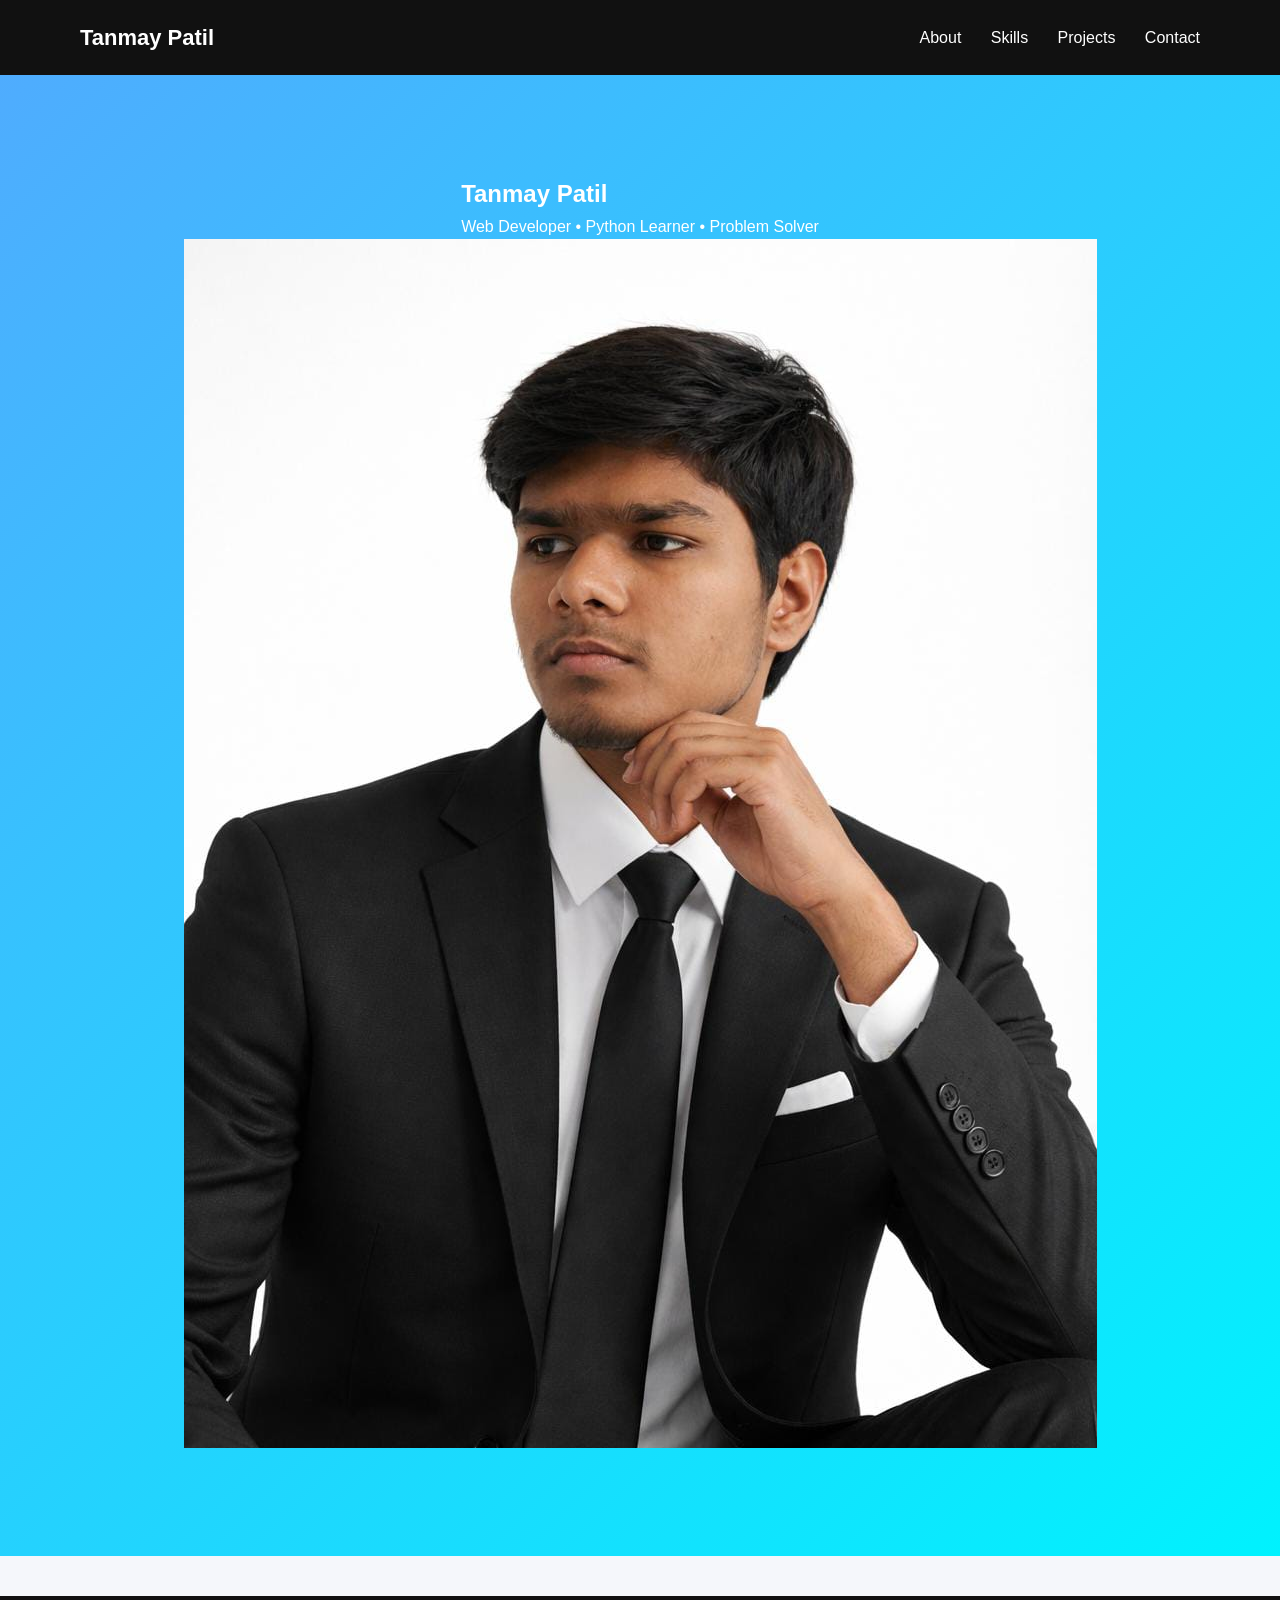
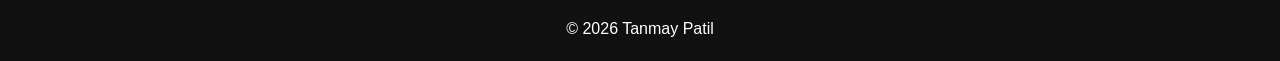
==== index.html @ 29714ce4 "Add files via upload" ====
<!DOCTYPE html>
<html lang="en">
<head>
<meta charset="UTF-8">
<title>Tanmay Patil | Portfolio</title>
<link rel="stylesheet" href="style.css">
</head>

<body>

<nav class="navbar">

<h2 class="logo">Tanmay Patil</h2>

<ul class="nav-links">
<li><a href="about.html">About</a></li>
<li><a href="skills.html">Skills</a></li>
<li><a href="projects.html">Projects</a></li>
<li><a href="contact.html">Contact</a></li>
</ul>

</nav>


<section class="hero">

<div class="hero-text">

<h1>Tanmay Patil</h1>

<p>Web Developer • Python Learner • Problem Solver</p>

</div>


<div class="hero-img">

<img src="profile_photo.jpeg" alt="Tanmay Patil">

</div>

</section>


<footer>

<p>© 2026 Tanmay Patil</p>

</footer>

</body>
</html>
---- style.css ----
/* GLOBAL */

*{
margin:0;
padding:0;
box-sizing:border-box;
font-family: 'Segoe UI', Tahoma, Geneva, Verdana, sans-serif;
}

body{
background:#f5f7fb;
color:#333;
line-height:1.6;
}

/* NAVBAR */

.navbar{
display:flex;
justify-content:space-between;
align-items:center;
padding:20px 80px;
background:#111;
color:white;
position:sticky;
top:0;
}

.logo{
font-size:22px;
font-weight:bold;
}

.nav-links li{
display:inline-block;
margin-left:25px;
}

.nav-links a{
text-decoration:none;
color:white;
font-weight:500;
transition:0.3s;
}

.nav-links a:hover{
color:#00e1ff;
}

/* HERO SECTION */

.hero{
display:flex;
justify-content:space-around;
align-items:center;
padding:100px 40px;
background:linear-gradient(135deg,#4facfe,#00f2fe);
color:white;
flex-wrap:wrap;
}

.hero-left{
max-width:500px;
}

.hero-left h1{
font-size:40px;
margin-bottom:10px;
}

.hero-left span{
color:#ffe600;
}

.hero-left p{
margin-top:10px;
}

.btn{
display:inline-block;
margin-top:20px;
padding:12px 26px;
background:white;
color:black;
text-decoration:none;
border-radius:25px;
font-weight:bold;
transition:0.3s;
}

.btn:hover{
transform:scale(1.05);
}

.hero-right img{
width:230px;
border-radius:50%;
border:6px solid white;
box-shadow:0 10px 25px rgba(0,0,0,0.3);
}

/* ABOUT HERO */

.about-hero{
text-align:center;
padding:80px;
background:linear-gradient(135deg,#667eea,#764ba2);
color:white;
}

.about-hero h1{
font-size:42px;
margin-bottom:10px;
}

/* ABOUT PROFILE */

.about-container{
display:flex;
align-items:center;
justify-content:center;
gap:60px;
padding:80px;
flex-wrap:wrap;
}

.about-image img{
width:220px;
border-radius:50%;
border:6px solid #eee;
box-shadow:0 10px 30px rgba(0,0,0,0.2);
}

.about-text{
max-width:600px;
}

.about-text h2{
margin-bottom:15px;
}

.about-text p{
margin-bottom:15px;
line-height:1.7;
}

/* HIGHLIGHTS */

.highlights{
padding:80px;
background:#f8f9ff;
text-align:center;
}

.highlight-grid{
display:grid;
grid-template-columns:repeat(auto-fit,minmax(220px,1fr));
gap:25px;
margin-top:40px;
}

.highlight-card{
background:white;
padding:25px;
border-radius:12px;
box-shadow:0 10px 20px rgba(0,0,0,0.1);
transition:0.3s;
}

.highlight-card:hover{
transform:translateY(-10px);
}

/* JOURNEY */

.journey{
padding:80px;
text-align:center;
}

.timeline{
max-width:700px;
margin:auto;
margin-top:40px;
}

.timeline-item{
background:white;
padding:20px;
margin-bottom:20px;
border-left:6px solid #667eea;
box-shadow:0 5px 15px rgba(0,0,0,0.1);
}

/* SKILLS PAGE */

.skills{
padding:80px;
text-align:center;
background:#1e1e2f;
color:white;
min-height:100vh;
}

.skills-grid{
display:grid;
grid-template-columns:repeat(auto-fit,minmax(220px,1fr));
gap:25px;
margin-top:40px;
}

.skill-card{
padding:25px;
border-radius:12px;
color:white;
transition:0.3s;
}

.skill-card:hover{
transform:scale(1.05);
}

/* COLORFUL SKILL CARDS */

.html{
background:linear-gradient(45deg,#ff512f,#dd2476);
}

.css{
background:linear-gradient(45deg,#2193b0,#6dd5ed);
}

.python{
background:linear-gradient(45deg,#f7971e,#ffd200);
}

.logic{
background:linear-gradient(45deg,#8e2de2,#4a00e0);
}

.tools{
background:linear-gradient(45deg,#11998e,#38ef7d);
}

/* PROJECTS */

.projects{
padding:80px;
text-align:center;
}

.project-card{
background:white;
padding:30px;
margin:20px auto;
width:60%;
border-radius:12px;
box-shadow:0 10px 20px rgba(0,0,0,0.1);
transition:0.3s;
}

.project-card:hover{
transform:translateY(-10px);
}

/* CONTACT */

.contact{
padding:80px;
text-align:center;
}

.social-links{
margin-top:20px;
}

.social-links a{
display:inline-block;
margin:10px;
padding:12px 22px;
background:#333;
color:white;
text-decoration:none;
border-radius:25px;
transition:0.3s;
}

.social-links a:hover{
background:#00e1ff;
}

/* FOOTER */

footer{
text-align:center;
padding:20px;
background:#111;
color:white;
margin-top:40px;
}
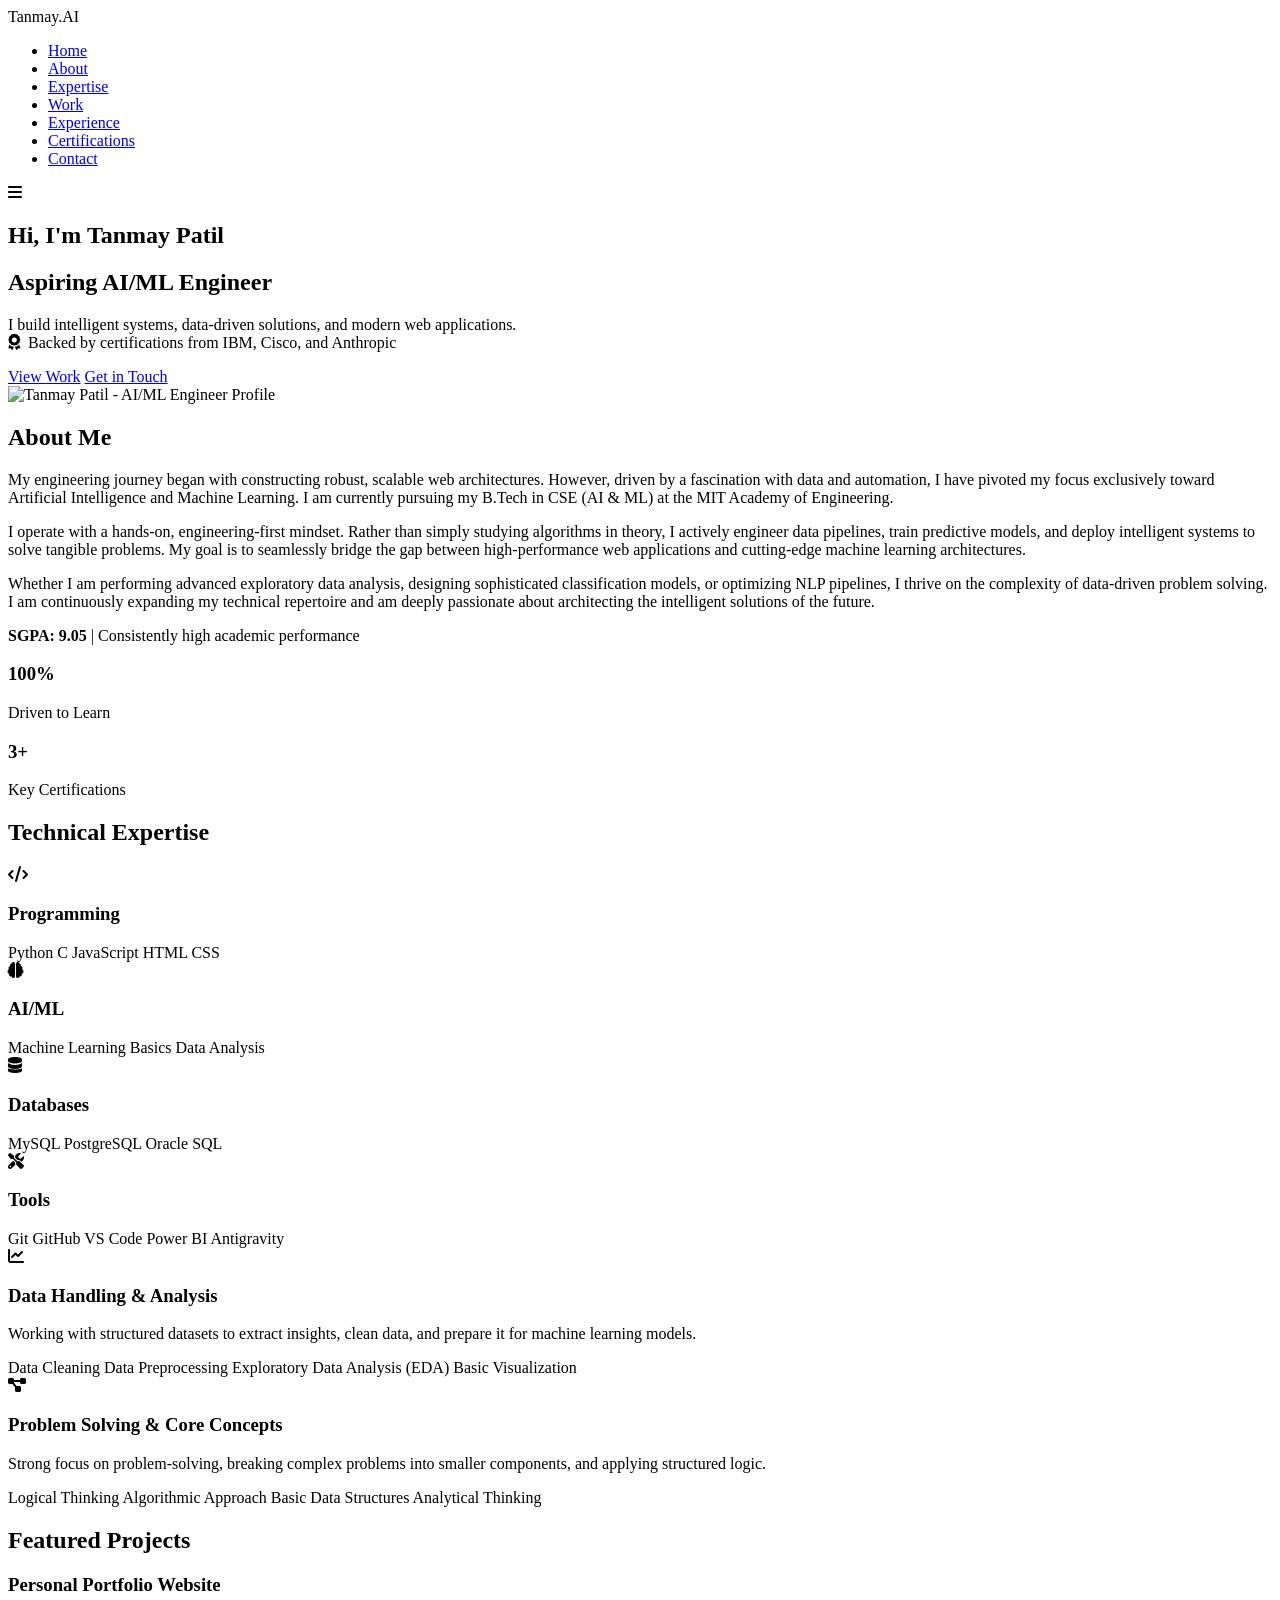
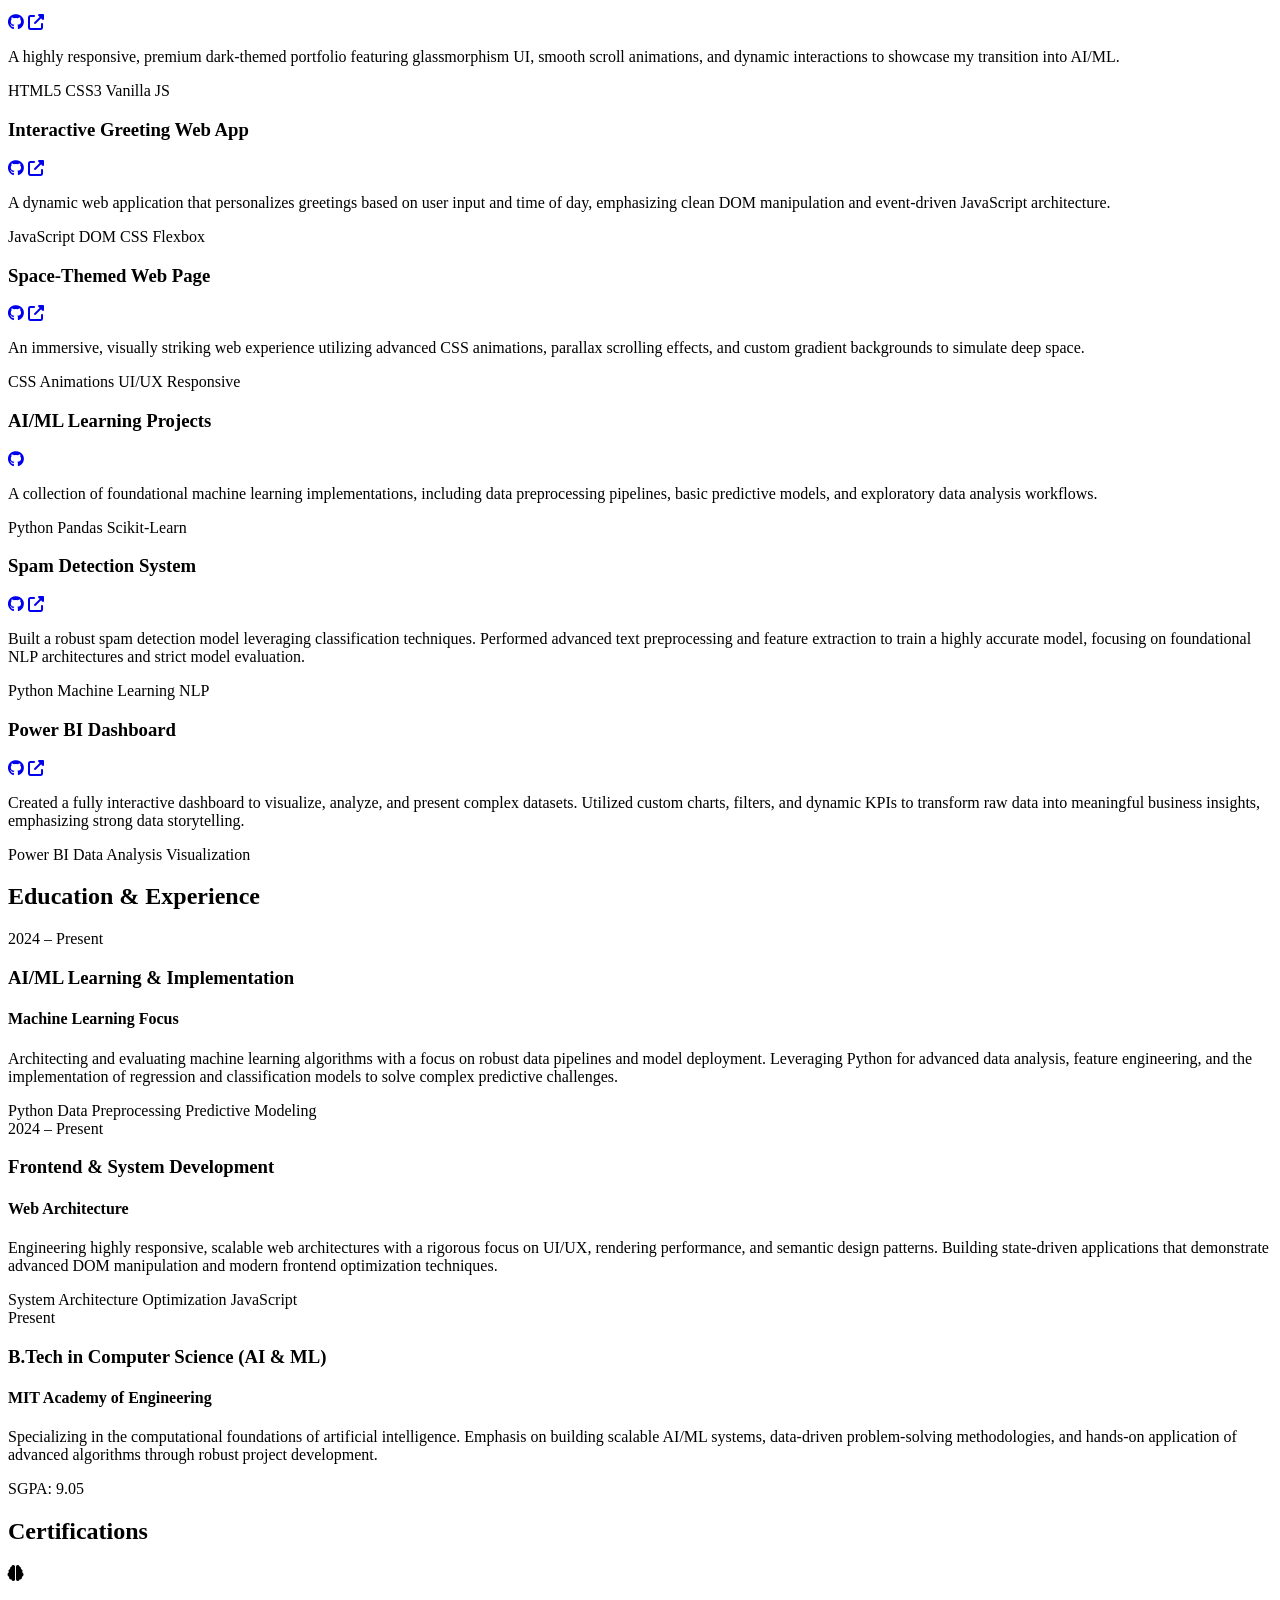
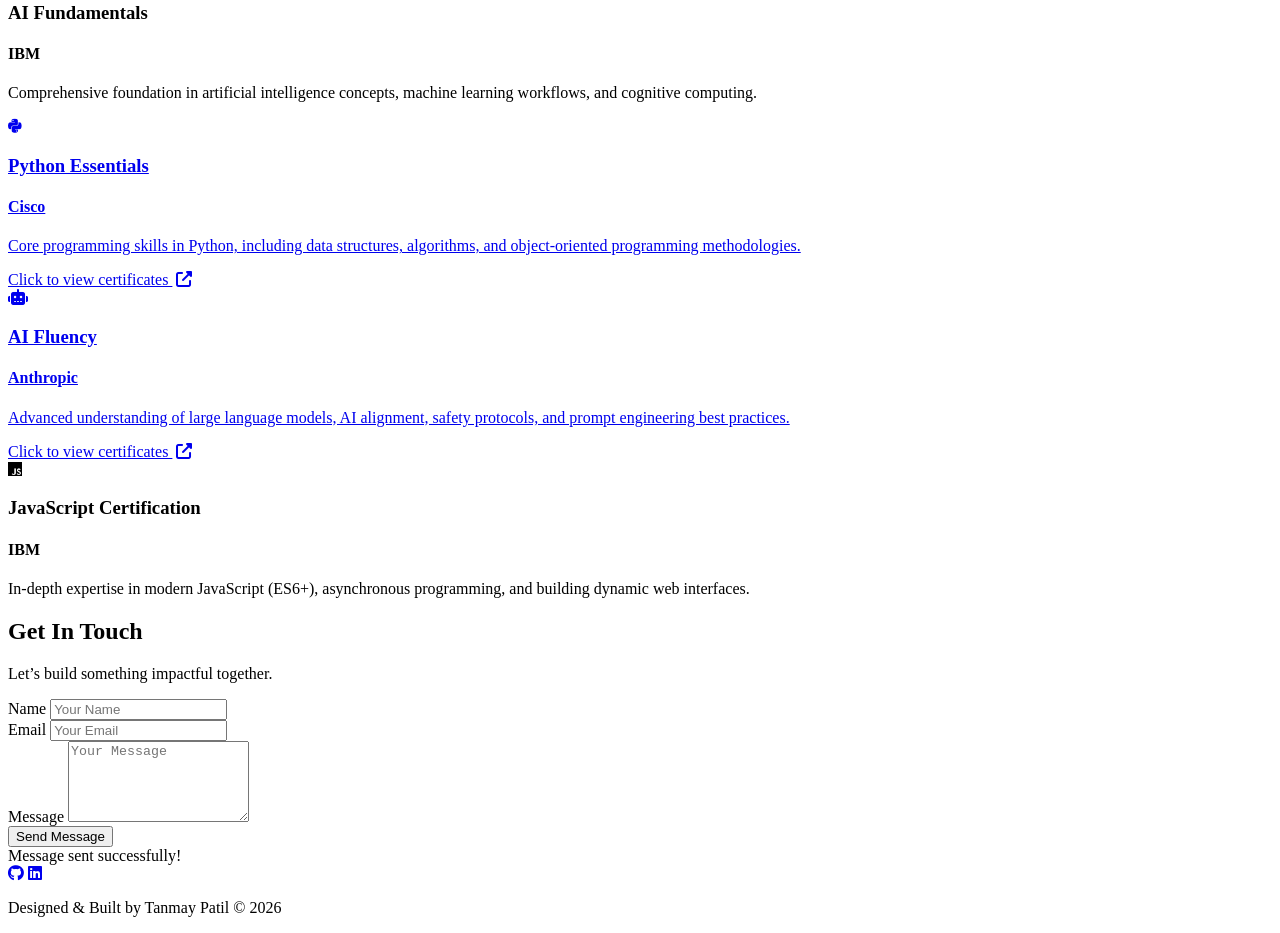
==== commit 5ef1549e: "Add files via upload" ====
--- a/index.html
+++ b/index.html
@@ -1,52 +1,417 @@
-<!DOCTYPE html>
-<html lang="en">
-<head>
-<meta charset="UTF-8">
-<title>Tanmay Patil | Portfolio</title>
-<link rel="stylesheet" href="style.css">
-</head>
-
-<body>
-
-<nav class="navbar">
-
-<h2 class="logo">Tanmay Patil</h2>
-
-<ul class="nav-links">
-<li><a href="about.html">About</a></li>
-<li><a href="skills.html">Skills</a></li>
-<li><a href="projects.html">Projects</a></li>
-<li><a href="contact.html">Contact</a></li>
-</ul>
-
-</nav>
-
-
-<section class="hero">
-
-<div class="hero-text">
-
-<h1>Tanmay Patil</h1>
-
-<p>Web Developer • Python Learner • Problem Solver</p>
-
-</div>
-
-
-<div class="hero-img">
-
-<img src="profile_photo.jpeg" alt="Tanmay Patil">
-
-</div>
-
-</section>
-
-
-<footer>
-
-<p>© 2026 Tanmay Patil</p>
-
-</footer>
-
-</body>
-</html>+<!DOCTYPE html>
+<html lang="en">
+<head>
+    <meta charset="UTF-8">
+    <meta name="viewport" content="width=device-width, initial-scale=1.0">
+    <title>AI/ML Engineer Portfolio</title>
+    <meta name="description" content="Portfolio of an Artificial Intelligence and Machine Learning Engineer specializing in deep learning, NLP, and scalable data architectures.">
+    <!-- Favicon -->
+    <link rel="icon" type="image/svg+xml" href="data:image/svg+xml,<svg xmlns=%22http://www.w3.org/2000/svg%22 viewBox=%220 0 100 100%22><text y=%22.9em%22 font-size=%2290%22>🚀</text></svg>">
+    <!-- Google Fonts -->
+    <link href="https://fonts.googleapis.com/css2?family=Inter:wght@300;400;600;800&display=swap" rel="stylesheet">
+    <!-- Font Awesome for Icons -->
+    <link rel="stylesheet" href="https://cdnjs.cloudflare.com/ajax/libs/font-awesome/6.4.0/css/all.min.css">
+    <!-- Custom CSS -->
+    <link rel="stylesheet" href="css/style.css">
+</head>
+<body>
+    <div class="background-effects">
+        <div class="blob purple"></div>
+        <div class="blob blue"></div>
+    </div>
+
+    <nav class="glass-nav">
+        <div class="nav-content">
+            <div class="logo">Tanmay<span class="text-gradient">.AI</span></div>
+            <ul class="nav-links">
+                <li><a href="#home">Home</a></li>
+                <li><a href="#about">About</a></li>
+                <li><a href="#skills">Expertise</a></li>
+                <li><a href="#projects">Work</a></li>
+                <li><a href="#experience">Experience</a></li>
+                <li><a href="#certifications">Certifications</a></li>
+                <li><a href="#contact">Contact</a></li>
+            </ul>
+            <div class="menu-btn">
+                <i class="fas fa-bars"></i>
+            </div>
+        </div>
+    </nav>
+
+    <main>
+        <section id="home" class="hero">
+            <div class="hero-content fade-in">
+                <div class="hero-text">
+                    <h1>Hi, I'm <span class="gradient-text">Tanmay Patil</span></h1>
+                    <h2 class="typing-text">Aspiring AI/ML Engineer</h2>
+                    <p>I build intelligent systems, data-driven solutions, and modern web applications.<br>
+                    <span class="cert-line"><i class="fas fa-award text-gradient" style="margin-right: 8px;"></i>Backed by certifications from IBM, Cisco, and Anthropic</span></p>
+                    <div class="hero-buttons">
+                        <a href="#projects" class="btn primary">View Work</a>
+                        <a href="#contact" class="btn secondary">Get in Touch</a>
+                    </div>
+                </div>
+                <div class="hero-image">
+                    <img src="images/profile_photo.jpeg" alt="Tanmay Patil - AI/ML Engineer Profile">
+                </div>
+            </div>
+        </section>
+
+        <section id="about" class="about">
+            <h2 class="section-title fade-in">About Me</h2>
+            <div class="about-container glass fade-in">
+                <div class="about-text">
+                    <p>My engineering journey began with constructing robust, scalable web architectures. However, driven by a fascination with data and automation, I have pivoted my focus exclusively toward Artificial Intelligence and Machine Learning. I am currently pursuing my B.Tech in CSE (AI & ML) at the MIT Academy of Engineering.</p>
+                    <p>I operate with a hands-on, engineering-first mindset. Rather than simply studying algorithms in theory, I actively engineer data pipelines, train predictive models, and deploy intelligent systems to solve tangible problems. My goal is to seamlessly bridge the gap between high-performance web applications and cutting-edge machine learning architectures.</p>
+                    <p>Whether I am performing advanced exploratory data analysis, designing sophisticated classification models, or optimizing NLP pipelines, I thrive on the complexity of data-driven problem solving. I am continuously expanding my technical repertoire and am deeply passionate about architecting the intelligent solutions of the future.</p>
+                    
+                    <div class="sgpa-badge">
+                        <span class="text-gradient"><strong>SGPA: 9.05</strong></span> <span class="badge-divider">|</span> Consistently high academic performance
+                    </div>
+                </div>
+                <div class="about-stats">
+                    <div class="stat">
+                        <h3>100%</h3>
+                        <p>Driven to Learn</p>
+                    </div>
+                    <div class="stat">
+                        <h3>3+</h3>
+                        <p>Key Certifications</p>
+                    </div>
+                </div>
+            </div>
+        </section>
+
+        <section id="skills" class="skills">
+            <h2 class="section-title fade-in">Technical Expertise</h2>
+            <div class="skills-grid">
+                <div class="skill-category glass fade-in">
+                    <i class="fas fa-code text-gradient"></i>
+                    <h3>Programming</h3>
+                    <div class="skill-tags">
+                        <span>Python</span>
+                        <span>C</span>
+                        <span>JavaScript</span>
+                        <span>HTML</span>
+                        <span>CSS</span>
+                    </div>
+                </div>
+
+                <div class="skill-category glass fade-in">
+                    <i class="fas fa-brain text-gradient"></i>
+                    <h3>AI/ML</h3>
+                    <div class="skill-tags">
+                        <span>Machine Learning Basics</span>
+                        <span>Data Analysis</span>
+                    </div>
+                </div>
+
+                <div class="skill-category glass fade-in">
+                    <i class="fas fa-database text-gradient"></i>
+                    <h3>Databases</h3>
+                    <div class="skill-tags">
+                        <span>MySQL</span>
+                        <span>PostgreSQL</span>
+                        <span>Oracle SQL</span>
+                    </div>
+                </div>
+
+                <div class="skill-category glass fade-in">
+                    <i class="fas fa-tools text-gradient"></i>
+                    <h3>Tools</h3>
+                    <div class="skill-tags">
+                        <span>Git</span>
+                        <span>GitHub</span>
+                        <span>VS Code</span>
+                        <span>Power BI</span>
+                        <span>Antigravity</span>
+                    </div>
+                </div>
+
+                <div class="skill-category glass fade-in">
+                    <i class="fas fa-chart-line text-gradient"></i>
+                    <h3>Data Handling & Analysis</h3>
+                    <p>Working with structured datasets to extract insights, clean data, and prepare it for machine learning models.</p>
+                    <div class="skill-tags">
+                        <span>Data Cleaning</span>
+                        <span>Data Preprocessing</span>
+                        <span>Exploratory Data Analysis (EDA)</span>
+                        <span>Basic Visualization</span>
+                    </div>
+                </div>
+
+                <div class="skill-category glass fade-in">
+                    <i class="fas fa-project-diagram text-gradient"></i>
+                    <h3>Problem Solving & Core Concepts</h3>
+                    <p>Strong focus on problem-solving, breaking complex problems into smaller components, and applying structured logic.</p>
+                    <div class="skill-tags">
+                        <span>Logical Thinking</span>
+                        <span>Algorithmic Approach</span>
+                        <span>Basic Data Structures</span>
+                        <span>Analytical Thinking</span>
+                    </div>
+                </div>
+            </div>
+        </section>
+
+        <section id="projects" class="projects">
+            <h2 class="section-title fade-in">Featured Projects</h2>
+            <div class="projects-grid">
+                
+                <div class="project-card glass fade-in">
+                    <div class="project-content">
+                        <div class="project-header">
+                            <h3>Personal Portfolio Website</h3>
+                            <div class="project-links">
+                                <a href="https://github.com" aria-label="Github" target="_blank" rel="noopener noreferrer"><i class="fab fa-github"></i></a>
+                                <a href="https://example.com" aria-label="Live Demo" target="_blank" rel="noopener noreferrer"><i class="fas fa-external-link-alt"></i></a>
+                            </div>
+                        </div>
+                        <p>A highly responsive, premium dark-themed portfolio featuring glassmorphism UI, smooth scroll animations, and dynamic interactions to showcase my transition into AI/ML.</p>
+                        <div class="tags">
+                            <span>HTML5</span>
+                            <span>CSS3</span>
+                            <span>Vanilla JS</span>
+                        </div>
+                    </div>
+                </div>
+
+                <div class="project-card glass fade-in">
+                    <div class="project-content">
+                        <div class="project-header">
+                            <h3>Interactive Greeting Web App</h3>
+                            <div class="project-links">
+                                <a href="https://github.com" aria-label="Github" target="_blank" rel="noopener noreferrer"><i class="fab fa-github"></i></a>
+                                <a href="https://example.com" aria-label="Live Demo" target="_blank" rel="noopener noreferrer"><i class="fas fa-external-link-alt"></i></a>
+                            </div>
+                        </div>
+                        <p>A dynamic web application that personalizes greetings based on user input and time of day, emphasizing clean DOM manipulation and event-driven JavaScript architecture.</p>
+                        <div class="tags">
+                            <span>JavaScript</span>
+                            <span>DOM</span>
+                            <span>CSS Flexbox</span>
+                        </div>
+                    </div>
+                </div>
+
+                <div class="project-card glass fade-in">
+                    <div class="project-content">
+                        <div class="project-header">
+                            <h3>Space-Themed Web Page</h3>
+                            <div class="project-links">
+                                <a href="https://github.com" aria-label="Github" target="_blank" rel="noopener noreferrer"><i class="fab fa-github"></i></a>
+                                <a href="https://example.com" aria-label="Live Demo" target="_blank" rel="noopener noreferrer"><i class="fas fa-external-link-alt"></i></a>
+                            </div>
+                        </div>
+                        <p>An immersive, visually striking web experience utilizing advanced CSS animations, parallax scrolling effects, and custom gradient backgrounds to simulate deep space.</p>
+                        <div class="tags">
+                            <span>CSS Animations</span>
+                            <span>UI/UX</span>
+                            <span>Responsive</span>
+                        </div>
+                    </div>
+                </div>
+
+                <div class="project-card glass fade-in">
+                    <div class="project-content">
+                        <div class="project-header">
+                            <h3>AI/ML Learning Projects</h3>
+                            <div class="project-links">
+                                <a href="https://github.com" aria-label="Github" target="_blank" rel="noopener noreferrer"><i class="fab fa-github"></i></a>
+                            </div>
+                        </div>
+                        <p>A collection of foundational machine learning implementations, including data preprocessing pipelines, basic predictive models, and exploratory data analysis workflows.</p>
+                        <div class="tags">
+                            <span>Python</span>
+                            <span>Pandas</span>
+                            <span>Scikit-Learn</span>
+                        </div>
+                    </div>
+                </div>
+
+                <div class="project-card glass fade-in">
+                    <div class="project-content">
+                        <div class="project-header">
+                            <h3>Spam Detection System</h3>
+                            <div class="project-links">
+                                <a href="https://github.com" aria-label="Github" target="_blank" rel="noopener noreferrer"><i class="fab fa-github"></i></a>
+                                <a href="https://example.com" aria-label="Live Demo" target="_blank" rel="noopener noreferrer"><i class="fas fa-external-link-alt"></i></a>
+                            </div>
+                        </div>
+                        <p>Built a robust spam detection model leveraging classification techniques. Performed advanced text preprocessing and feature extraction to train a highly accurate model, focusing on foundational NLP architectures and strict model evaluation.</p>
+                        <div class="tags">
+                            <span>Python</span>
+                            <span>Machine Learning</span>
+                            <span>NLP</span>
+                        </div>
+                    </div>
+                </div>
+
+                <div class="project-card glass fade-in">
+                    <div class="project-content">
+                        <div class="project-header">
+                            <h3>Power BI Dashboard</h3>
+                            <div class="project-links">
+                                <a href="https://github.com" aria-label="Github" target="_blank" rel="noopener noreferrer"><i class="fab fa-github"></i></a>
+                                <a href="https://example.com" aria-label="Live Demo" target="_blank" rel="noopener noreferrer"><i class="fas fa-external-link-alt"></i></a>
+                            </div>
+                        </div>
+                        <p>Created a fully interactive dashboard to visualize, analyze, and present complex datasets. Utilized custom charts, filters, and dynamic KPIs to transform raw data into meaningful business insights, emphasizing strong data storytelling.</p>
+                        <div class="tags">
+                            <span>Power BI</span>
+                            <span>Data Analysis</span>
+                            <span>Visualization</span>
+                        </div>
+                    </div>
+                </div>
+
+            </div>
+        </section>
+
+        <section id="experience" class="experience">
+            <h2 class="section-title fade-in">Education & Experience</h2>
+            <div class="timeline-container fade-in">
+                
+                <div class="timeline-item glass">
+                    <div class="timeline-dot"></div>
+                    <div class="timeline-content">
+                        <span class="timeline-date">2024 – Present</span>
+                        <h3>AI/ML Learning & Implementation</h3>
+                        <h4 class="text-gradient">Machine Learning Focus</h4>
+                        <p>Architecting and evaluating machine learning algorithms with a focus on robust data pipelines and model deployment. Leveraging Python for advanced data analysis, feature engineering, and the implementation of regression and classification models to solve complex predictive challenges.</p>
+                        <div class="timeline-tags">
+                            <span>Python</span>
+                            <span>Data Preprocessing</span>
+                            <span>Predictive Modeling</span>
+                        </div>
+                    </div>
+                </div>
+
+                <div class="timeline-item glass">
+                    <div class="timeline-dot"></div>
+                    <div class="timeline-content">
+                        <span class="timeline-date">2024 – Present</span>
+                        <h3>Frontend & System Development</h3>
+                        <h4 class="text-gradient">Web Architecture</h4>
+                        <p>Engineering highly responsive, scalable web architectures with a rigorous focus on UI/UX, rendering performance, and semantic design patterns. Building state-driven applications that demonstrate advanced DOM manipulation and modern frontend optimization techniques.</p>
+                        <div class="timeline-tags">
+                            <span>System Architecture</span>
+                            <span>Optimization</span>
+                            <span>JavaScript</span>
+                        </div>
+                    </div>
+                </div>
+
+                <div class="timeline-item glass">
+                    <div class="timeline-dot"></div>
+                    <div class="timeline-content">
+                        <span class="timeline-date">Present</span>
+                        <h3>B.Tech in Computer Science (AI & ML)</h3>
+                        <h4 class="text-gradient">MIT Academy of Engineering</h4>
+                        <p>Specializing in the computational foundations of artificial intelligence. Emphasis on building scalable AI/ML systems, data-driven problem-solving methodologies, and hands-on application of advanced algorithms through robust project development.</p>
+                        <div class="timeline-tags">
+                            <span>SGPA: 9.05</span>
+                        </div>
+                    </div>
+                </div>
+
+            </div>
+        </section>
+
+        <section id="certifications" class="certifications">
+            <h2 class="section-title fade-in">Certifications</h2>
+            <div class="cert-grid">
+                
+                <div class="cert-card glass fade-in">
+                    <div class="cert-badge">
+                        <i class="fas fa-brain"></i>
+                    </div>
+                    <div class="cert-info">
+                        <h3>AI Fundamentals</h3>
+                        <h4 class="text-gradient">IBM</h4>
+                        <p>Comprehensive foundation in artificial intelligence concepts, machine learning workflows, and cognitive computing.</p>
+                    </div>
+                </div>
+
+                <a href="https://drive.google.com/drive/folders/1vqj9fNSCGs6FpYiOh8dExdxN2Yj0SCN0" target="_blank" rel="noopener noreferrer" class="cert-link-wrapper">
+                    <div class="cert-card glass fade-in">
+                        <div class="cert-badge">
+                            <i class="fab fa-python"></i>
+                        </div>
+                        <div class="cert-info">
+                            <h3>Python Essentials</h3>
+                            <h4 class="text-gradient">Cisco</h4>
+                            <p>Core programming skills in Python, including data structures, algorithms, and object-oriented programming methodologies.</p>
+                            <span class="cert-click-text">Click to view certificates <i class="fas fa-external-link-alt" style="margin-left: 4px;"></i></span>
+                        </div>
+                    </div>
+                </a>
+
+                <a href="https://drive.google.com/drive/folders/1SubcD3O_7FBLg7_ss1Zy5J66r5GNJ4E9" target="_blank" rel="noopener noreferrer" class="cert-link-wrapper">
+                    <div class="cert-card glass fade-in">
+                        <div class="cert-badge">
+                            <i class="fas fa-robot"></i>
+                        </div>
+                        <div class="cert-info">
+                            <h3>AI Fluency</h3>
+                            <h4 class="text-gradient">Anthropic</h4>
+                            <p>Advanced understanding of large language models, AI alignment, safety protocols, and prompt engineering best practices.</p>
+                            <span class="cert-click-text">Click to view certificates <i class="fas fa-external-link-alt" style="margin-left: 4px;"></i></span>
+                        </div>
+                    </div>
+                </a>
+
+                <div class="cert-card glass fade-in">
+                    <div class="cert-badge">
+                        <i class="fab fa-js"></i>
+                    </div>
+                    <div class="cert-info">
+                        <h3>JavaScript Certification</h3>
+                        <h4 class="text-gradient">IBM</h4>
+                        <p>In-depth expertise in modern JavaScript (ES6+), asynchronous programming, and building dynamic web interfaces.</p>
+                    </div>
+                </div>
+
+            </div>
+        </section>
+
+        <section id="contact" class="contact">
+            <h2 class="section-title fade-in">Get In Touch</h2>
+            <div class="contact-container glass fade-in">
+                <p>Let’s build something impactful together.</p>
+                
+                <form id="contact-form" class="contact-form" action="https://formspree.io/f/YOUR_FORM_ID" method="POST" novalidate>
+                    <div class="form-group">
+                        <label for="name">Name</label>
+                        <input type="text" id="name" name="name" placeholder="Your Name" required>
+                        <span class="error-msg"></span>
+                    </div>
+                    <div class="form-group">
+                        <label for="email">Email</label>
+                        <input type="email" id="email" name="email" placeholder="Your Email" required>
+                        <span class="error-msg"></span>
+                    </div>
+                    <div class="form-group">
+                        <label for="message">Message</label>
+                        <textarea id="message" name="message" rows="5" placeholder="Your Message" required></textarea>
+                        <span class="error-msg"></span>
+                    </div>
+                    <button type="submit" class="btn primary submit-btn">Send Message</button>
+                    <div class="form-success" id="form-success">Message sent successfully!</div>
+                </form>
+
+                <div class="social-links">
+                    <a href="https://github.com/TanmaySPatil-GIT?tab=repositories" aria-label="Github" target="_blank" rel="noopener noreferrer"><i class="fab fa-github"></i></a>
+                    <a href="https://www.linkedin.com/in/tanmay-patil-a002603b7" aria-label="LinkedIn" target="_blank" rel="noopener noreferrer"><i class="fab fa-linkedin"></i></a>
+                </div>
+            </div>
+        </section>
+    </main>
+
+    <footer>
+        <p>Designed & Built by Tanmay Patil &copy; 2026</p>
+    </footer>
+
+    <script src="js/script.js"></script>
+</body>
+</html>
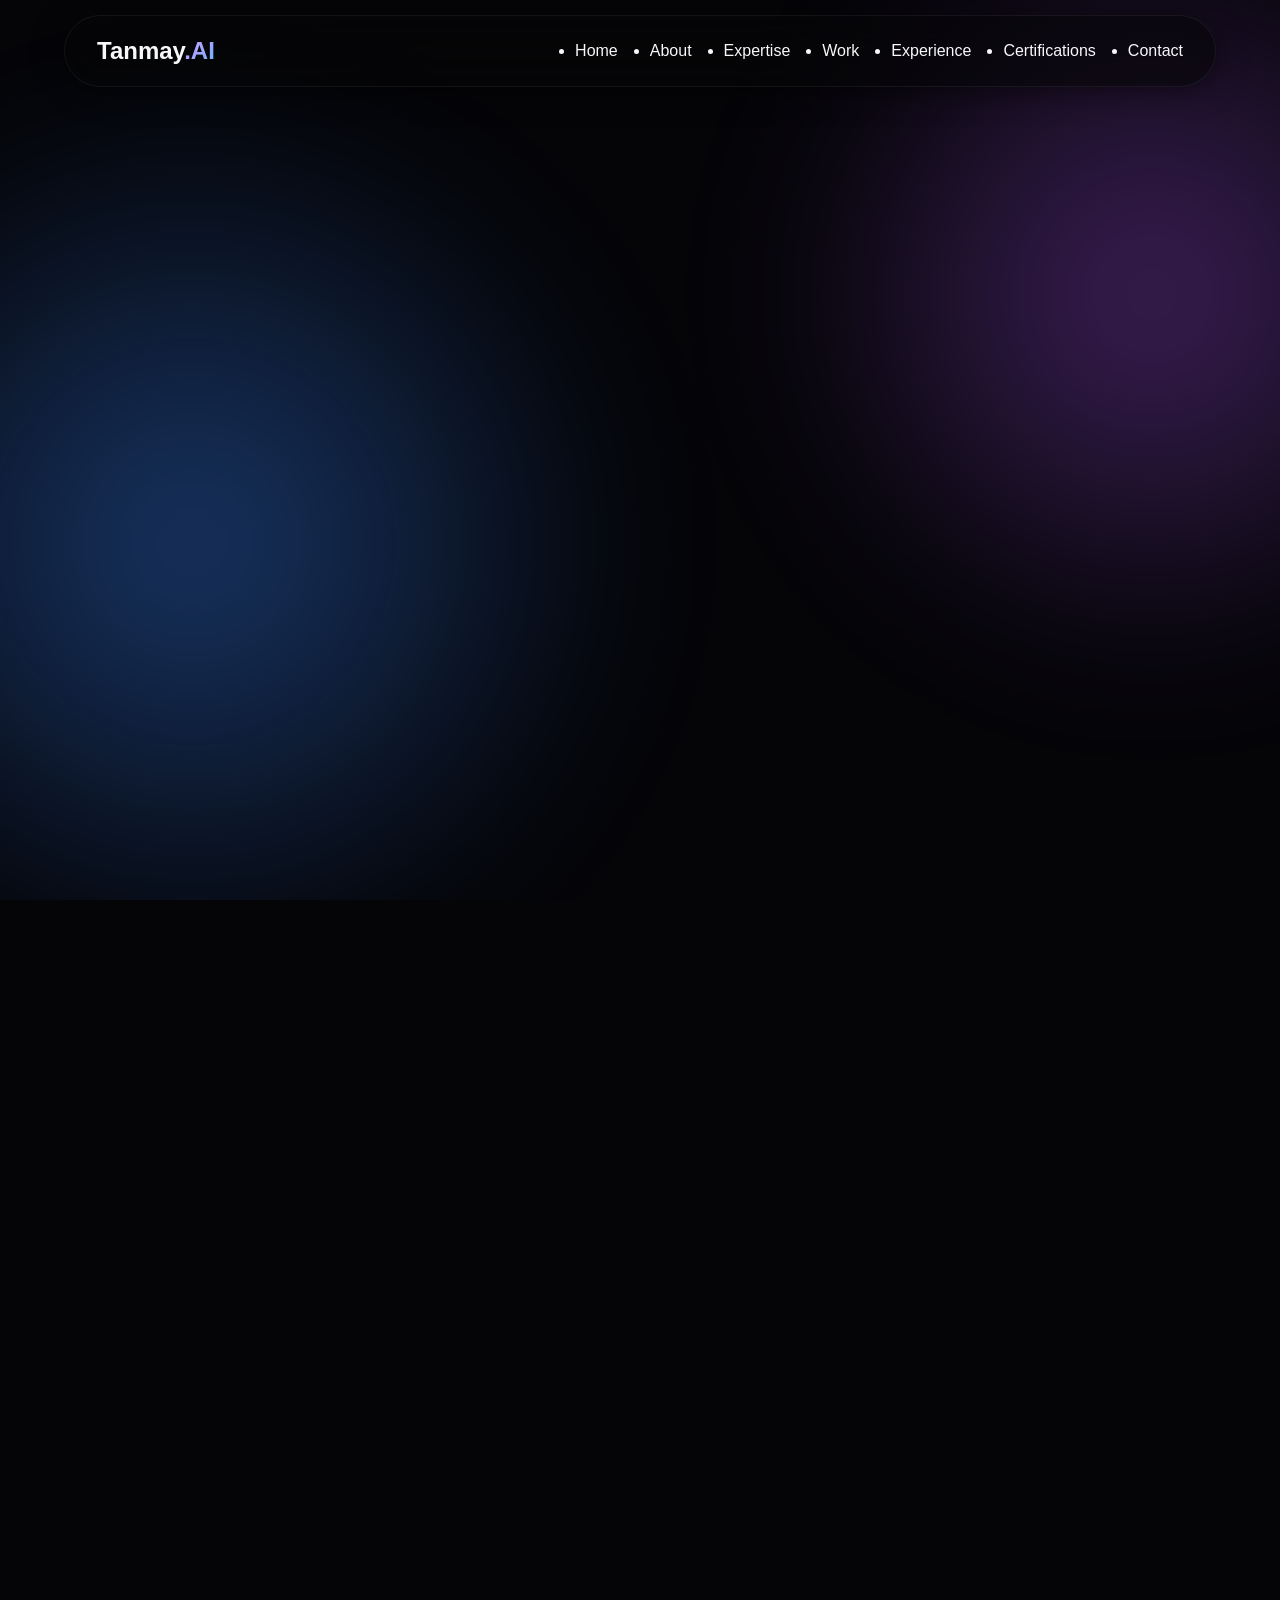
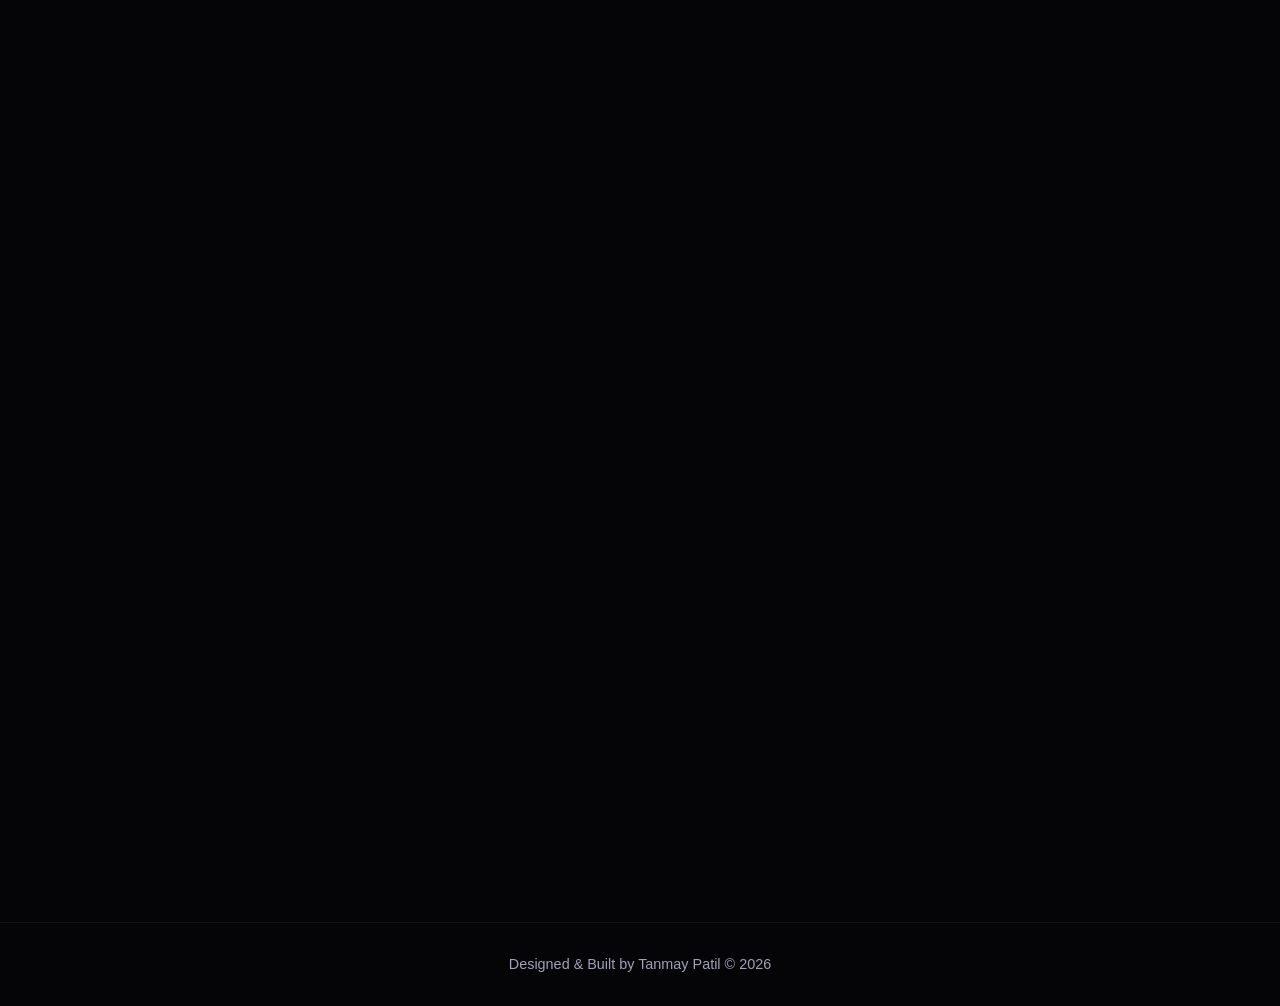
==== commit 9f0ce50f: "Update stylesheet link path in index.html" ====
--- a/index.html
+++ b/index.html
@@ -12,7 +12,7 @@
     <!-- Font Awesome for Icons -->
     <link rel="stylesheet" href="https://cdnjs.cloudflare.com/ajax/libs/font-awesome/6.4.0/css/all.min.css">
     <!-- Custom CSS -->
-    <link rel="stylesheet" href="css/style.css">
+    <link rel="stylesheet" href="style.css">
 </head>
 <body>
     <div class="background-effects">
--- a/style.css
+++ b/style.css
@@ -0,0 +1,1094 @@
+:root {
+    /* Color Palette */
+    --bg-color: #050508;
+    --text-primary: #f8f8fb;
+    --text-secondary: #a0a0b8;
+    --accent-purple: #9d4edd;
+    --accent-blue: #3a86ff;
+
+    /* Neon Glow Effects */
+    --glow-purple: 0 0 15px rgba(157, 78, 221, 0.6);
+    --glow-blue: 0 0 15px rgba(58, 134, 255, 0.6);
+    --glow-intense: 0 0 25px rgba(157, 78, 221, 0.8), 0 0 40px rgba(58, 134, 255, 0.4);
+
+    /* Glassmorphism */
+    --glass-bg: rgba(255, 255, 255, 0.03);
+    --glass-border: rgba(255, 255, 255, 0.06);
+    --glass-hover: rgba(255, 255, 255, 0.08);
+}
+
+* {
+    margin: 0;
+    padding: 0;
+    box-sizing: border-box;
+}
+
+body {
+    font-family: 'Inter', sans-serif;
+    background-color: var(--bg-color);
+    color: var(--text-primary);
+    line-height: 1.6;
+    overflow-x: hidden;
+}
+
+html {
+    scroll-behavior: smooth;
+}
+
+/* -----------------------------
+   Background & Base Effects 
+----------------------------- */
+.background-effects {
+    position: fixed;
+    top: 0;
+    left: 0;
+    width: 100vw;
+    height: 100vh;
+    z-index: -1;
+    overflow: hidden;
+}
+
+.blob {
+    position: absolute;
+    filter: blur(80px);
+    opacity: 0.4;
+    border-radius: 50%;
+    animation: float 20s infinite ease-in-out;
+    will-change: transform;
+}
+
+.blob.purple {
+    top: -10%;
+    right: -20%;
+    width: 80vw;
+    height: 80vw;
+    background: radial-gradient(circle, var(--accent-purple), transparent 70%);
+}
+
+.blob.blue {
+    bottom: -10%;
+    left: -20%;
+    width: 90vw;
+    height: 90vw;
+    background: radial-gradient(circle, var(--accent-blue), transparent 70%);
+    animation-delay: -5s;
+}
+
+@keyframes float {
+
+    0%,
+    100% {
+        transform: translate(0, 0) scale(1);
+    }
+
+    33% {
+        transform: translate(20px, -30px) scale(1.05);
+    }
+
+    66% {
+        transform: translate(-15px, 15px) scale(0.95);
+    }
+}
+
+/* -----------------------------
+   Glassmorphism Utility 
+----------------------------- */
+.glass {
+    background: var(--glass-bg);
+    backdrop-filter: blur(16px);
+    -webkit-backdrop-filter: blur(16px);
+    border: 1px solid var(--glass-border);
+    border-radius: 16px;
+    box-shadow: 0 8px 32px 0 rgba(0, 0, 0, 0.3);
+}
+
+/* -----------------------------
+   Typography 
+----------------------------- */
+h1,
+h2,
+h3,
+h4 {
+    font-weight: 800;
+    line-height: 1.2;
+    letter-spacing: -0.02em;
+}
+
+.gradient-text,
+.text-gradient {
+    background: linear-gradient(135deg, #d896ff, #6bb5ff);
+    -webkit-background-clip: text;
+    -webkit-text-fill-color: transparent;
+    background-clip: text;
+}
+
+/* -----------------------------
+   Layout (Mobile First)
+----------------------------- */
+main {
+    padding: 0 20px;
+    margin: 0 auto;
+    max-width: 1200px;
+}
+
+section {
+    min-height: 100vh;
+    padding: 100px 0 60px 0;
+    display: flex;
+    flex-direction: column;
+    justify-content: center;
+}
+
+.section-title {
+    font-size: 2.2rem;
+    margin-bottom: 40px;
+    text-align: center;
+}
+
+/* -----------------------------
+   Navbar (Sticky & Glass)
+----------------------------- */
+.glass-nav {
+    position: fixed;
+    top: 15px;
+    left: 50%;
+    transform: translateX(-50%);
+    width: 92%;
+    z-index: 100;
+    background: rgba(5, 5, 8, 0.6);
+    backdrop-filter: blur(20px);
+    border: 1px solid var(--glass-border);
+    border-radius: 15px;
+    padding: 12px 20px;
+    transition: all 0.3s ease;
+    box-shadow: 0 4px 30px rgba(0, 0, 0, 0.5);
+}
+
+.nav-content {
+    display: flex;
+    justify-content: space-between;
+    align-items: center;
+    position: relative;
+}
+
+.logo {
+    font-size: 1.3rem;
+    font-weight: 800;
+}
+
+.menu-btn {
+    display: block;
+    color: var(--text-primary);
+    font-size: 1.5rem;
+    cursor: pointer;
+    z-index: 101;
+}
+
+.nav-links {
+    display: none;
+    flex-direction: column;
+    position: absolute;
+    top: 100%;
+    left: 0;
+    width: 100%;
+    background: rgba(5, 5, 8, 0.95);
+    backdrop-filter: blur(20px);
+    padding: 20px;
+    border-radius: 15px;
+    border: 1px solid var(--glass-border);
+    gap: 20px;
+    opacity: 0;
+    visibility: hidden;
+    transform: translateY(-10px);
+    transition: all 0.3s ease;
+}
+
+.nav-links.active {
+    display: flex;
+    opacity: 1;
+    visibility: visible;
+    transform: translateY(10px);
+}
+
+.nav-links a {
+    color: var(--text-primary);
+    text-decoration: none;
+    font-size: 1rem;
+    font-weight: 400;
+    transition: color 0.3s ease;
+}
+
+.nav-links a:hover,
+.nav-links a.active {
+    color: var(--accent-purple);
+    text-shadow: var(--glow-purple);
+}
+
+/* -----------------------------
+   Buttons
+----------------------------- */
+.btn {
+    padding: 14px 24px;
+    border-radius: 10px;
+    text-decoration: none;
+    font-weight: 600;
+    font-size: 1rem;
+    transition: all 0.3s ease;
+    cursor: pointer;
+    display: inline-block;
+    text-align: center;
+    border: none;
+    font-family: inherit;
+}
+
+.btn.primary {
+    background: linear-gradient(135deg, var(--accent-purple), var(--accent-blue));
+    color: white;
+    box-shadow: var(--glow-purple);
+    /* Neon glow */
+}
+
+.btn.primary:hover {
+    box-shadow: var(--glow-intense);
+    transform: translateY(-3px);
+}
+
+.btn.secondary {
+    background: var(--glass-bg);
+    color: var(--text-primary);
+    border: 1px solid var(--glass-border);
+    backdrop-filter: blur(10px);
+}
+
+.btn.secondary:hover {
+    background: var(--glass-hover);
+    box-shadow: 0 0 15px rgba(255, 255, 255, 0.1);
+    transform: translateY(-3px);
+}
+
+/* -----------------------------
+   Hero Section
+----------------------------- */
+.hero {
+    align-items: center;
+    text-align: center;
+    padding-top: 140px;
+}
+
+.hero-content {
+    display: flex;
+    flex-direction: column;
+    align-items: center;
+    gap: 40px;
+}
+
+.hero-text {
+    display: flex;
+    flex-direction: column;
+    align-items: center;
+}
+
+.hero-image {
+    display: flex;
+    justify-content: center;
+    align-items: center;
+}
+
+.hero-image img {
+    width: 220px;
+    height: 220px;
+    object-fit: cover;
+    border-radius: 50%;
+    border: 3px solid var(--glass-border);
+    box-shadow: var(--glow-purple);
+    transition: transform 0.4s ease, box-shadow 0.4s ease;
+    position: relative;
+}
+
+.hero-image img::before {
+    content: "Profile Image";
+    display: flex;
+    justify-content: center;
+    align-items: center;
+    position: absolute;
+    top: 0;
+    left: 0;
+    width: 100%;
+    height: 100%;
+    background-color: var(--bg-color);
+    border-radius: 50%;
+    color: var(--text-primary);
+    font-size: 0.9rem;
+    font-weight: 600;
+    text-align: center;
+    box-shadow: inset 0 0 20px rgba(157, 78, 221, 0.2);
+}
+
+.hero-image img:hover {
+    transform: scale(1.05);
+    box-shadow: var(--glow-intense);
+}
+
+.hero h1 {
+    font-size: 2.8rem;
+    margin-bottom: 12px;
+}
+
+.hero h2 {
+    font-size: 1.5rem;
+    color: var(--text-secondary);
+    margin-bottom: 24px;
+    height: 2rem;
+}
+
+.typing-text::after {
+    content: '|';
+    animation: blink 1s infinite;
+    color: var(--accent-purple);
+    text-shadow: var(--glow-purple);
+}
+
+@keyframes blink {
+
+    0%,
+    100% {
+        opacity: 1;
+    }
+
+    50% {
+        opacity: 0;
+    }
+}
+
+.hero p {
+    font-size: 1.05rem;
+    color: var(--text-secondary);
+    margin-bottom: 32px;
+}
+
+.cert-line {
+    display: inline-block;
+    margin-top: 16px;
+    font-size: 0.85rem;
+    color: var(--text-primary);
+    background: rgba(255, 255, 255, 0.05);
+    padding: 8px 16px;
+    border-radius: 50px;
+    border: 1px solid var(--glass-border);
+    backdrop-filter: blur(10px);
+    box-shadow: 0 4px 15px rgba(0, 0, 0, 0.2);
+}
+
+.hero-buttons {
+    display: flex;
+    flex-direction: column;
+    gap: 16px;
+    width: 100%;
+}
+
+/* -----------------------------
+   About Section
+----------------------------- */
+.about-container {
+    padding: 30px 20px;
+    display: flex;
+    flex-direction: column;
+    gap: 30px;
+}
+
+.about-text p {
+    margin-bottom: 20px;
+    color: var(--text-secondary);
+    font-size: 1.05rem;
+}
+
+.sgpa-badge {
+    display: inline-block;
+    margin-top: 10px;
+    padding: 12px 24px;
+    background: rgba(157, 78, 221, 0.1);
+    border: 1px solid rgba(157, 78, 221, 0.3);
+    border-radius: 50px;
+    font-size: 0.95rem;
+    color: var(--text-primary);
+    box-shadow: inset 0 0 10px rgba(157, 78, 221, 0.1), var(--glow-purple);
+}
+
+.badge-divider {
+    color: var(--text-secondary);
+    margin: 0 10px;
+    opacity: 0.6;
+}
+
+.about-stats {
+    display: flex;
+    flex-direction: column;
+    gap: 30px;
+    text-align: center;
+    border-top: 1px solid var(--glass-border);
+    padding-top: 30px;
+}
+
+.stat h3 {
+    font-size: 3rem;
+    background: linear-gradient(135deg, #d896ff, #6bb5ff);
+    -webkit-background-clip: text;
+    background-clip: text;
+    -webkit-text-fill-color: transparent;
+    text-shadow: var(--glow-blue);
+    /* subtle neon on text */
+}
+
+.stat p {
+    color: var(--text-secondary);
+    font-weight: 600;
+}
+
+/* -----------------------------
+   Skills Section
+----------------------------- */
+.skills-grid {
+    display: grid;
+    grid-template-columns: 1fr;
+    gap: 24px;
+}
+
+.skill-category {
+    padding: 30px 24px;
+    transition: transform 0.4s ease, box-shadow 0.4s ease;
+}
+
+.skill-category:hover {
+    transform: translateY(-5px);
+    box-shadow: var(--glow-purple);
+}
+
+.skill-category i {
+    font-size: 2.5rem;
+    margin-bottom: 20px;
+    text-shadow: var(--glow-purple);
+}
+
+.skill-category h3 {
+    margin-bottom: 20px;
+    font-size: 1.4rem;
+}
+
+.skill-category p {
+    font-size: 0.95rem;
+    color: var(--text-secondary);
+    margin-bottom: 20px;
+    line-height: 1.5;
+}
+
+.skill-tags {
+    display: flex;
+    flex-wrap: wrap;
+    gap: 10px;
+}
+
+.skill-tags span {
+    font-size: 0.85rem;
+    color: var(--text-primary);
+    background: rgba(255, 255, 255, 0.05);
+    padding: 8px 14px;
+    border-radius: 8px;
+    border: 1px solid var(--glass-border);
+    transition: all 0.3s ease;
+}
+
+.skill-tags span:hover {
+    background: rgba(157, 78, 221, 0.15);
+    border-color: rgba(157, 78, 221, 0.4);
+    transform: translateY(-2px);
+    box-shadow: var(--glow-purple);
+    color: #fff;
+}
+
+/* -----------------------------
+   Projects Section
+----------------------------- */
+.projects-grid {
+    display: grid;
+    grid-template-columns: 1fr;
+    gap: 24px;
+}
+
+.project-card {
+    padding: 30px 24px;
+    display: flex;
+    flex-direction: column;
+    transition: transform 0.4s ease, box-shadow 0.4s ease;
+}
+
+.project-card:hover {
+    transform: translateY(-8px);
+    box-shadow: var(--glow-purple);
+    background: var(--glass-hover);
+}
+
+.project-header {
+    display: flex;
+    justify-content: space-between;
+    align-items: flex-start;
+    margin-bottom: 20px;
+}
+
+.project-header h3 {
+    font-size: 1.3rem;
+}
+
+.project-links a {
+    color: var(--text-secondary);
+    font-size: 1.2rem;
+    margin-left: 12px;
+    transition: color 0.3s ease, text-shadow 0.3s ease;
+}
+
+.project-links a:hover {
+    color: var(--accent-blue);
+    text-shadow: var(--glow-blue);
+}
+
+.project-content p {
+    color: var(--text-secondary);
+    margin-bottom: 24px;
+    font-size: 1rem;
+    flex-grow: 1;
+}
+
+.tags {
+    display: flex;
+    flex-wrap: wrap;
+    gap: 10px;
+}
+
+.tags span {
+    font-size: 0.8rem;
+    color: #e0b0ff;
+    background: rgba(157, 78, 221, 0.15);
+    padding: 6px 12px;
+    border-radius: 20px;
+    border: 1px solid rgba(157, 78, 221, 0.3);
+}
+
+/* -----------------------------
+   Experience / Timeline Section
+----------------------------- */
+.timeline-container {
+    position: relative;
+    padding-left: 30px;
+}
+
+.timeline-container::before {
+    content: '';
+    position: absolute;
+    left: 6px;
+    top: 0;
+    height: 100%;
+    width: 2px;
+    background: var(--glass-border);
+    box-shadow: 0 0 10px var(--accent-purple);
+    /* Neon timeline line */
+}
+
+.timeline-item {
+    position: relative;
+    padding: 24px;
+    margin-bottom: 30px;
+    transition: transform 0.4s ease, background 0.4s ease;
+}
+
+.timeline-item:last-child {
+    margin-bottom: 0;
+}
+
+.timeline-item:hover {
+    transform: translateY(-5px);
+    background: var(--glass-hover);
+    box-shadow: var(--glow-purple);
+}
+
+.timeline-dot {
+    position: absolute;
+    left: -32px;
+    top: 30px;
+    width: 16px;
+    height: 16px;
+    border-radius: 50%;
+    background: var(--accent-purple);
+    box-shadow: 0 0 15px var(--accent-purple), 0 0 30px var(--accent-purple);
+    /* Intense Neon */
+    border: 3px solid var(--bg-color);
+    z-index: 2;
+}
+
+.timeline-date {
+    display: inline-block;
+    font-size: 0.85rem;
+    color: var(--accent-blue);
+    font-weight: 600;
+    margin-bottom: 10px;
+    text-transform: uppercase;
+    text-shadow: 0 0 5px rgba(58, 134, 255, 0.4);
+}
+
+.timeline-content h3 {
+    font-size: 1.3rem;
+    margin-bottom: 8px;
+}
+
+.timeline-content h4 {
+    font-size: 1rem;
+    font-weight: 400;
+    margin-bottom: 16px;
+}
+
+.timeline-content p {
+    color: var(--text-secondary);
+    margin-bottom: 16px;
+    font-size: 0.95rem;
+}
+
+.timeline-tags span {
+    font-size: 0.85rem;
+    color: #fff;
+    background: linear-gradient(135deg, rgba(157, 78, 221, 0.3), rgba(58, 134, 255, 0.3));
+    padding: 6px 14px;
+    border-radius: 20px;
+    border: 1px solid rgba(157, 78, 221, 0.5);
+    display: inline-block;
+    box-shadow: var(--glow-purple);
+}
+
+/* -----------------------------
+   Certifications Section
+----------------------------- */
+.cert-grid {
+    display: grid;
+    grid-template-columns: 1fr;
+    gap: 24px;
+}
+
+.cert-card {
+    padding: 30px 20px;
+    display: flex;
+    flex-direction: column;
+    align-items: center;
+    text-align: center;
+    transition: transform 0.4s ease, box-shadow 0.4s ease;
+}
+
+.cert-card:hover {
+    transform: translateY(-8px);
+    box-shadow: var(--glow-intense);
+    background: var(--glass-hover);
+}
+
+.cert-badge {
+    width: 70px;
+    height: 70px;
+    border-radius: 50%;
+    background: linear-gradient(135deg, rgba(157, 78, 221, 0.1), rgba(58, 134, 255, 0.1));
+    border: 1px solid rgba(157, 78, 221, 0.3);
+    display: flex;
+    justify-content: center;
+    align-items: center;
+    margin-bottom: 20px;
+    box-shadow: var(--glow-purple);
+    transition: all 0.4s ease;
+}
+
+.cert-card:hover .cert-badge {
+    box-shadow: 0 0 30px rgba(157, 78, 221, 0.8);
+    transform: scale(1.1);
+    background: linear-gradient(135deg, rgba(157, 78, 221, 0.3), rgba(58, 134, 255, 0.3));
+}
+
+.cert-badge i {
+    font-size: 1.8rem;
+    background: linear-gradient(135deg, #d896ff, #6bb5ff);
+    -webkit-background-clip: text;
+    background-clip: text;
+    -webkit-text-fill-color: transparent;
+}
+
+.cert-info h3 {
+    font-size: 1.2rem;
+    margin-bottom: 8px;
+}
+
+.cert-info h4 {
+    font-size: 0.9rem;
+    font-weight: 600;
+    margin-bottom: 12px;
+    text-transform: uppercase;
+}
+
+.cert-info p {
+    color: var(--text-secondary);
+    font-size: 0.9rem;
+}
+
+.cert-link-wrapper {
+    text-decoration: none;
+    color: inherit;
+    display: block;
+}
+
+.cert-click-text {
+    display: inline-block;
+    margin-top: 15px;
+    font-size: 0.8rem;
+    color: var(--accent-blue);
+    opacity: 0.7;
+    transition: opacity 0.3s ease, text-shadow 0.3s ease;
+}
+
+.cert-link-wrapper:hover .cert-click-text {
+    opacity: 1;
+    text-shadow: var(--glow-blue);
+}
+
+/* -----------------------------
+   Contact Form Section
+----------------------------- */
+.contact-container {
+    padding: 40px 20px;
+    text-align: center;
+}
+
+.contact-container p {
+    color: var(--text-secondary);
+    font-size: 1.1rem;
+    margin-bottom: 24px;
+}
+
+.contact-form {
+    display: flex;
+    flex-direction: column;
+    gap: 16px;
+    margin: 0 auto 30px auto;
+    text-align: left;
+}
+
+.form-group {
+    display: flex;
+    flex-direction: column;
+    gap: 6px;
+}
+
+.form-group label {
+    font-size: 0.9rem;
+    color: var(--text-primary);
+    font-weight: 600;
+}
+
+.contact-form input,
+.contact-form textarea {
+    width: 100%;
+    padding: 12px;
+    border-radius: 8px;
+    background: rgba(255, 255, 255, 0.05);
+    border: 1px solid var(--glass-border);
+    color: var(--text-primary);
+    font-family: inherit;
+    font-size: 0.95rem;
+    transition: all 0.3s ease;
+}
+
+.contact-form input:focus,
+.contact-form textarea:focus {
+    outline: none;
+    border-color: var(--accent-purple);
+    background: rgba(255, 255, 255, 0.08);
+    box-shadow: var(--glow-purple);
+}
+
+.error-msg {
+    color: #ff6b6b;
+    font-size: 0.8rem;
+    min-height: 18px;
+    display: none;
+}
+
+.form-group.error .error-msg {
+    display: block;
+}
+
+.form-group.error input,
+.form-group.error textarea {
+    border-color: #ff6b6b;
+    box-shadow: 0 0 10px rgba(255, 107, 107, 0.4);
+}
+
+.submit-btn {
+    width: 100%;
+    margin-top: 8px;
+}
+
+.form-success {
+    color: #00e676;
+    text-align: center;
+    font-weight: 600;
+    margin-top: 15px;
+    display: none;
+    text-shadow: 0 0 10px rgba(0, 230, 118, 0.5);
+}
+
+.social-links {
+    margin-top: 40px;
+    display: flex;
+    justify-content: center;
+    gap: 24px;
+}
+
+.social-links a {
+    color: var(--text-secondary);
+    font-size: 1.6rem;
+    transition: all 0.3s ease;
+}
+
+.social-links a:hover {
+    color: var(--accent-purple);
+    text-shadow: var(--glow-purple);
+    transform: translateY(-3px);
+}
+
+/* -----------------------------
+   Footer
+----------------------------- */
+footer {
+    text-align: center;
+    padding: 30px 0;
+    color: var(--text-secondary);
+    font-size: 0.9rem;
+    border-top: 1px solid var(--glass-border);
+}
+
+/* -----------------------------
+   Animations
+----------------------------- */
+.fade-in {
+    opacity: 0;
+    transform: translateY(30px);
+    transition: opacity 0.8s cubic-bezier(0.16, 1, 0.3, 1), transform 0.8s cubic-bezier(0.16, 1, 0.3, 1);
+    will-change: opacity, transform;
+}
+
+.fade-in.visible {
+    opacity: 1;
+    transform: translateY(0);
+}
+
+/* -----------------------------
+   Desktop Media Queries (Mobile-First)
+----------------------------- */
+@media (min-width: 768px) {
+
+    /* Navbar */
+    .glass-nav {
+        border-radius: 100px;
+        padding: 16px 32px;
+        max-width: 1200px;
+        width: 90%;
+    }
+
+    .logo {
+        font-size: 1.5rem;
+    }
+
+    .menu-btn {
+        display: none;
+    }
+
+    .nav-links {
+        display: flex;
+        flex-direction: row;
+        position: static;
+        width: auto;
+        background: transparent;
+        padding: 0;
+        border: none;
+        opacity: 1;
+        visibility: visible;
+        transform: none;
+        gap: 32px;
+        backdrop-filter: none;
+    }
+
+    /* Typography & Sections */
+    .section-title {
+        font-size: 2.8rem;
+        margin-bottom: 60px;
+    }
+
+    /* Hero */
+    .hero {
+        align-items: flex-start;
+        text-align: left;
+        padding-top: 180px;
+    }
+
+    .hero-content {
+        flex-direction: row;
+        justify-content: space-between;
+        align-items: center;
+        gap: 60px;
+    }
+
+    .hero-text {
+        flex: 1.2;
+        align-items: flex-start;
+    }
+
+    .hero-image {
+        flex: 1;
+        justify-content: flex-end;
+    }
+
+    .hero-image img {
+        width: 320px;
+        height: 320px;
+        border-width: 4px;
+    }
+
+    .hero h1 {
+        font-size: 4.5rem;
+    }
+
+    .hero h2 {
+        font-size: 2rem;
+    }
+
+    .hero p {
+        font-size: 1.15rem;
+        max-width: 650px;
+        margin-bottom: 48px;
+    }
+
+    .hero-buttons {
+        flex-direction: row;
+        gap: 20px;
+        width: auto;
+    }
+
+    .cert-line {
+        font-size: 0.95rem;
+        padding: 8px 20px;
+    }
+
+    /* About */
+    .about-container {
+        padding: 56px;
+        flex-direction: row;
+        gap: 60px;
+    }
+
+    .about-text {
+        flex: 2;
+    }
+
+    .about-text p {
+        font-size: 1.15rem;
+    }
+
+    .about-stats {
+        flex: 1;
+        flex-direction: column;
+        border-top: none;
+        border-left: 1px solid var(--glass-border);
+        padding-top: 0;
+        padding-left: 40px;
+        text-align: left;
+    }
+
+    /* Grids (Skills, Projects, Certs) */
+    .skills-grid,
+    .projects-grid,
+    .cert-grid {
+        grid-template-columns: repeat(auto-fit, minmax(320px, 1fr));
+        gap: 32px;
+    }
+
+    .skill-category {
+        padding: 48px 40px;
+    }
+
+    .skill-tags span {
+        font-size: 0.95rem;
+    }
+
+    .project-card {
+        padding: 48px 40px;
+    }
+
+    .cert-card {
+        padding: 40px 30px;
+    }
+
+    /* Timeline */
+    .timeline-container {
+        padding-left: 40px;
+        max-width: 800px;
+        margin: 0 auto;
+    }
+
+    .timeline-container::before {
+        left: 11px;
+    }
+
+    .timeline-item {
+        padding: 32px 40px;
+        margin-bottom: 40px;
+    }
+
+    .timeline-dot {
+        left: -37px;
+        top: 40px;
+    }
+
+    .timeline-date {
+        font-size: 0.9rem;
+    }
+
+    /* Contact */
+    .contact-container {
+        padding: 80px 40px;
+        max-width: 800px;
+        margin: 0 auto;
+    }
+
+    .contact-form {
+        gap: 20px;
+        max-width: 600px;
+        margin-bottom: 40px;
+    }
+
+    .contact-form input,
+    .contact-form textarea {
+        font-size: 1rem;
+        padding: 14px;
+    }
+
+    .social-links {
+        gap: 32px;
+        margin-top: 60px;
+    }
+
+    .social-links a {
+        font-size: 1.8rem;
+    }
+}
+
+@media (min-width: 1200px) {
+    .blob.purple {
+        width: 60vw;
+        height: 60vw;
+    }
+
+    .blob.blue {
+        width: 70vw;
+        height: 70vw;
+    }
+}
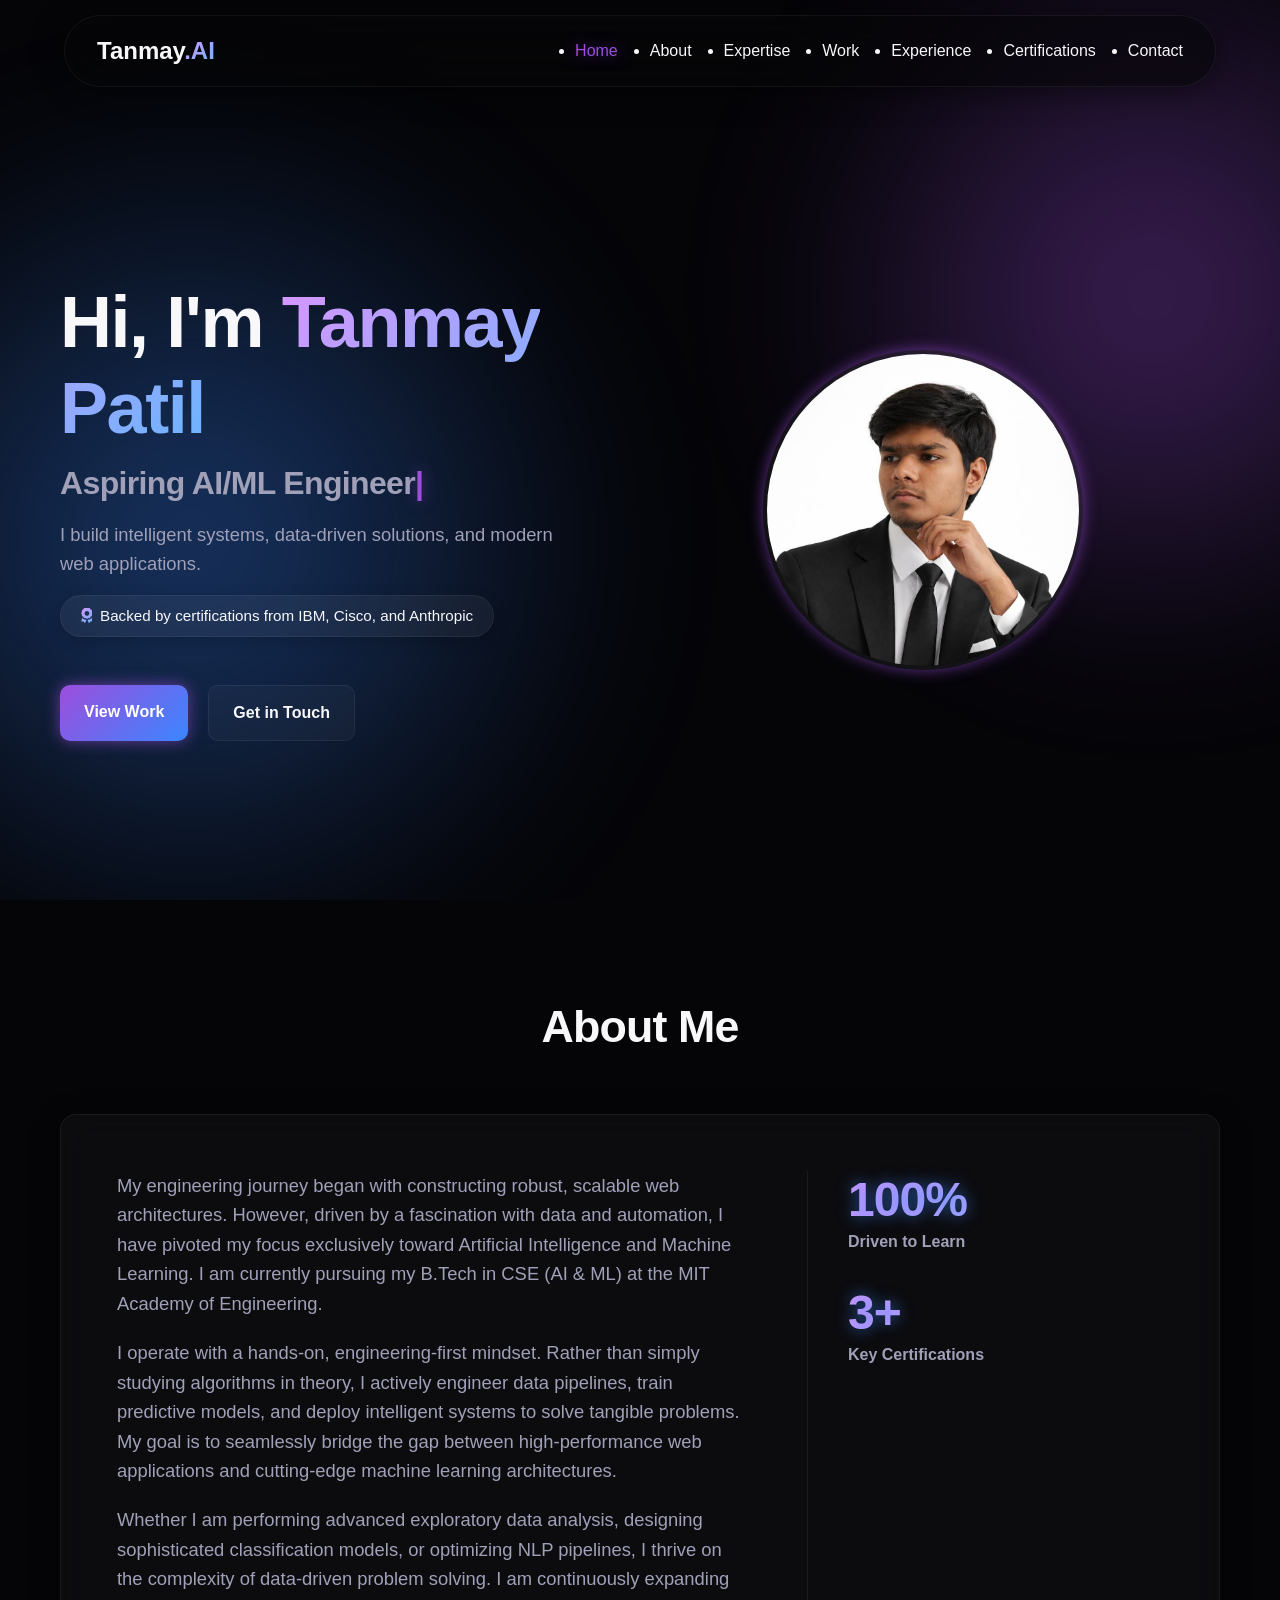
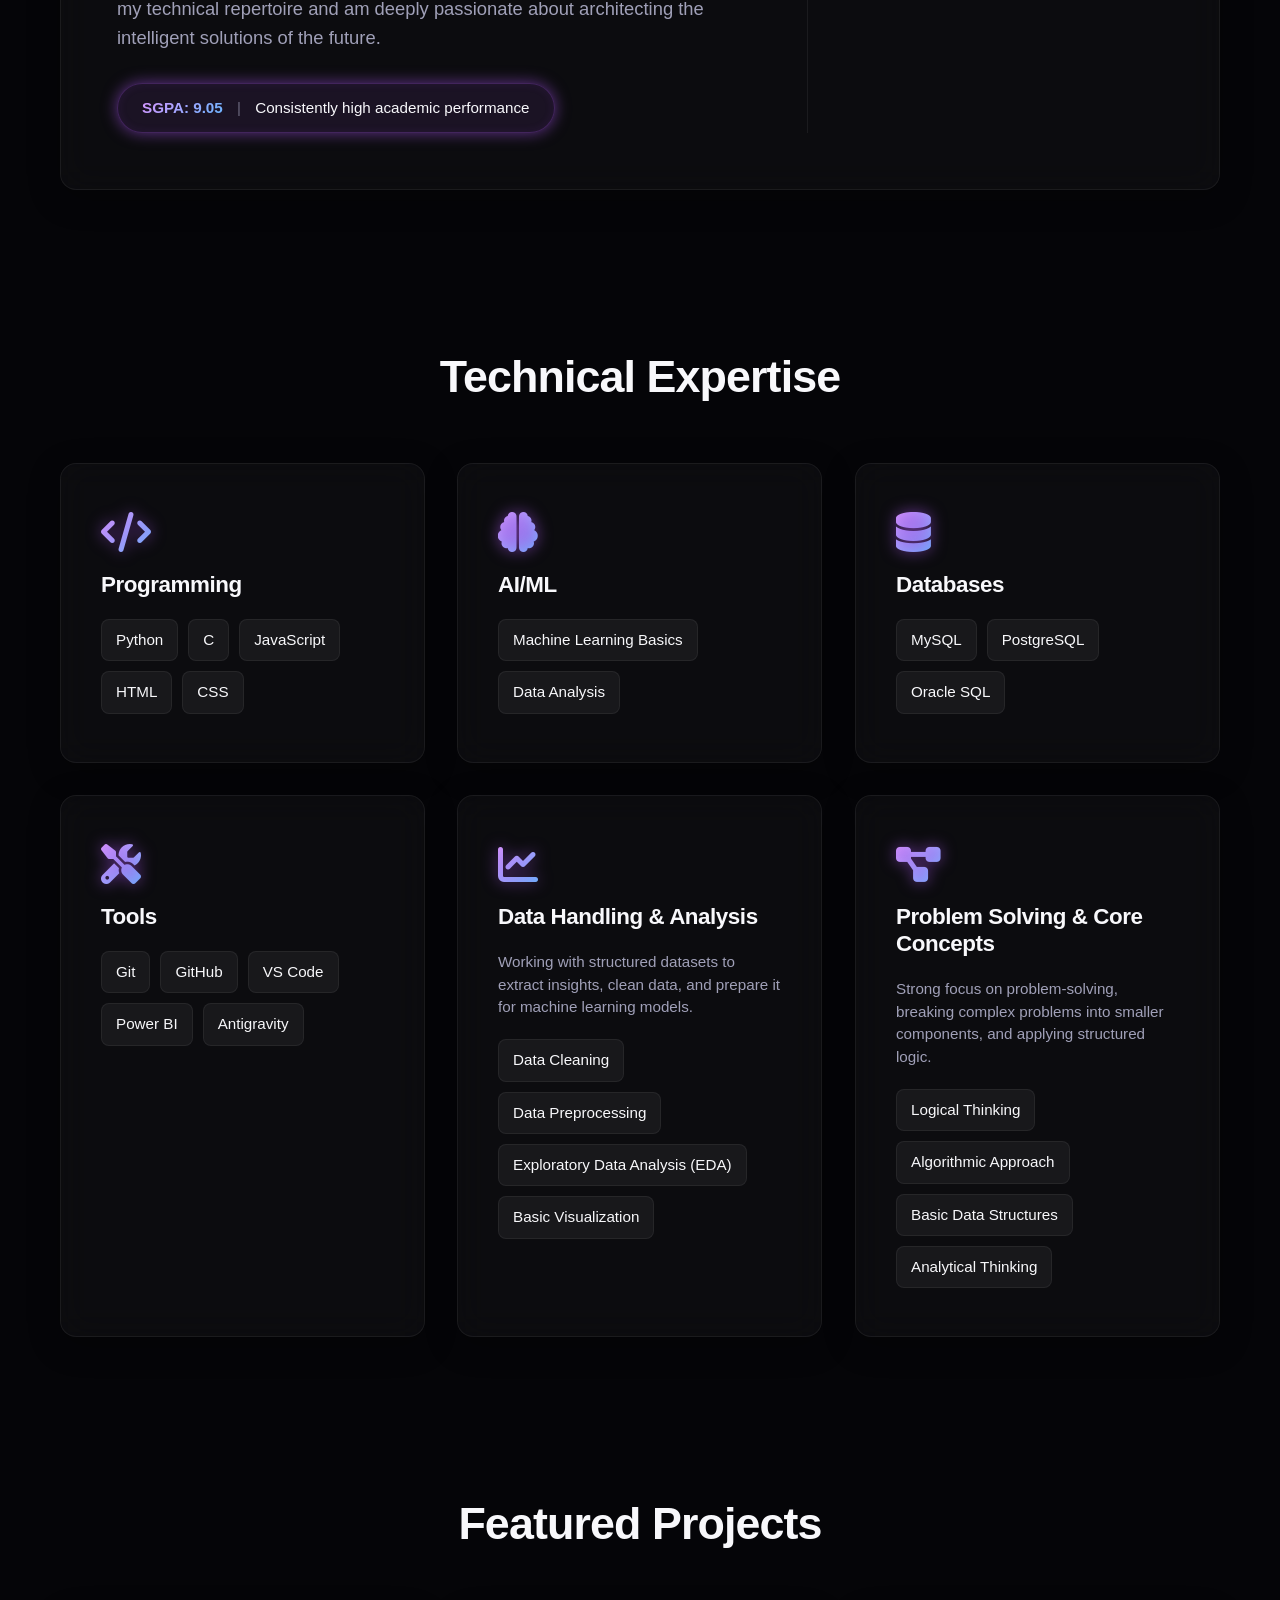
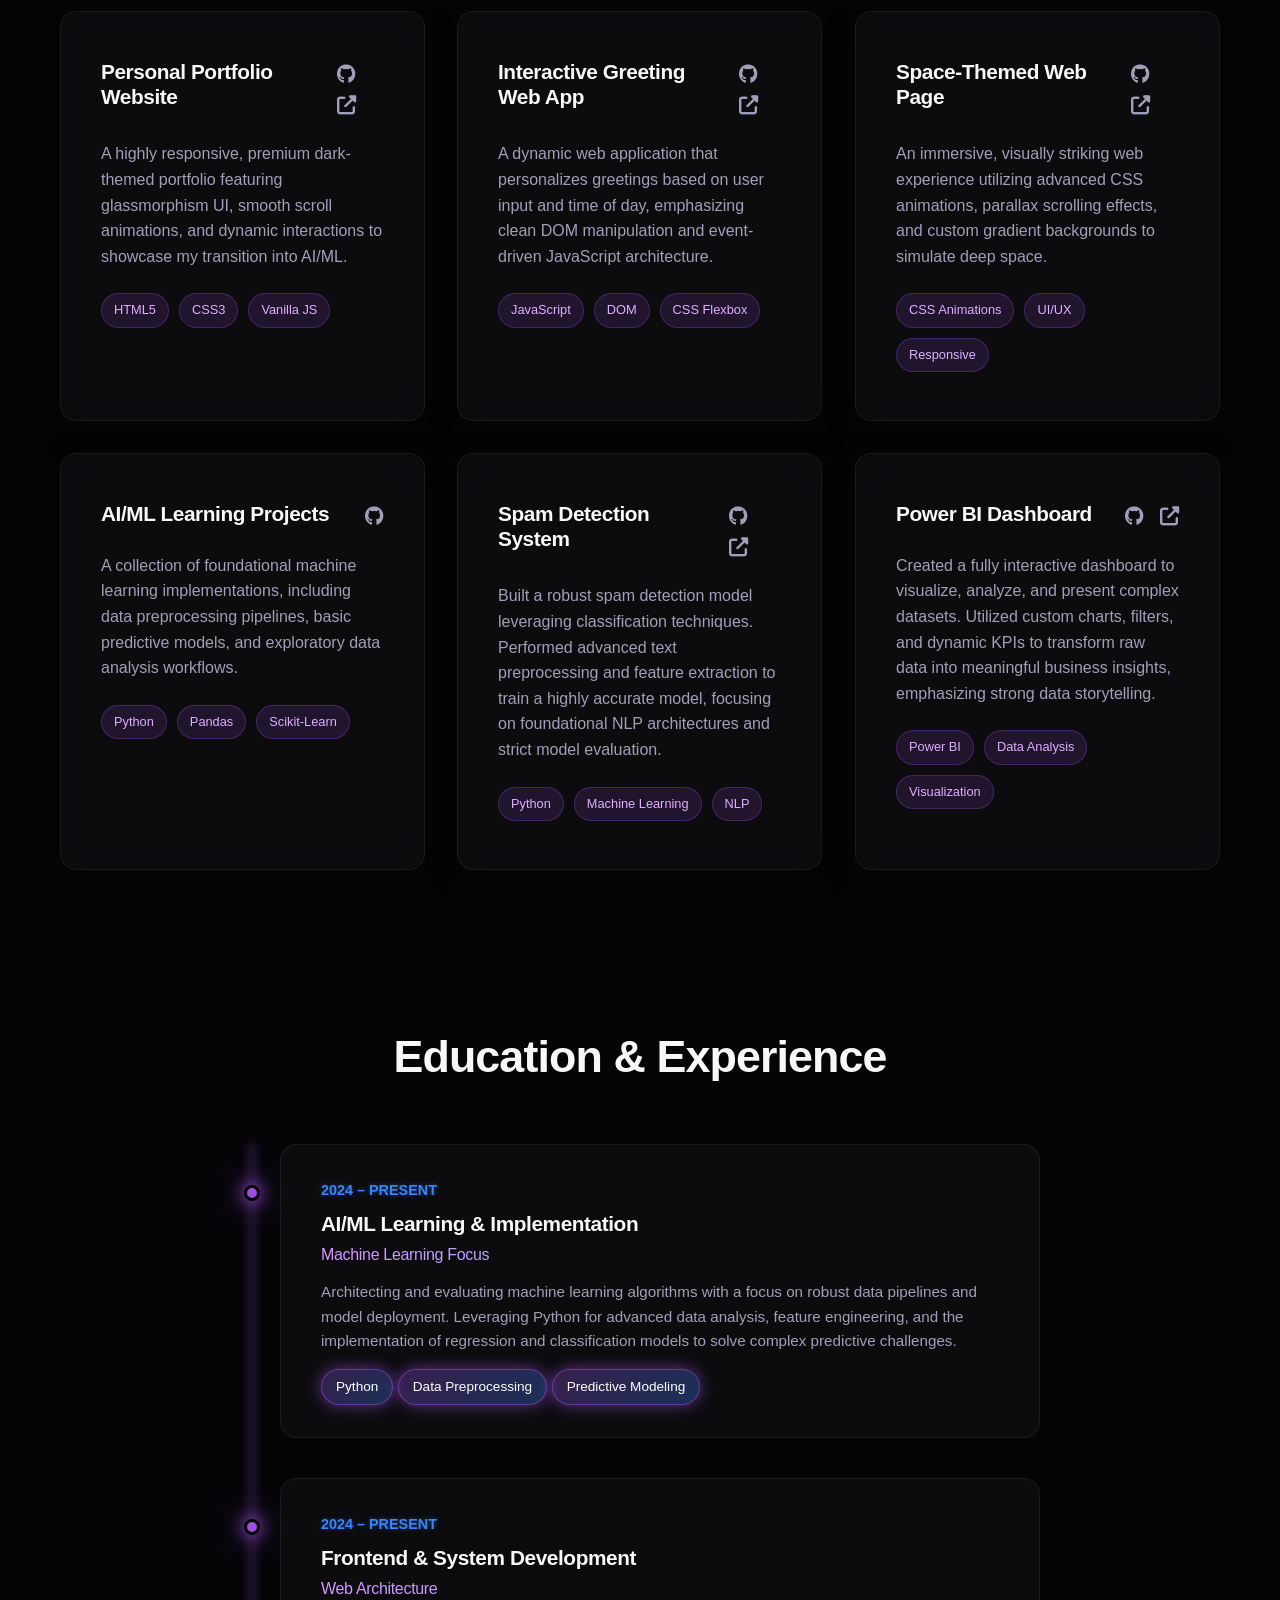
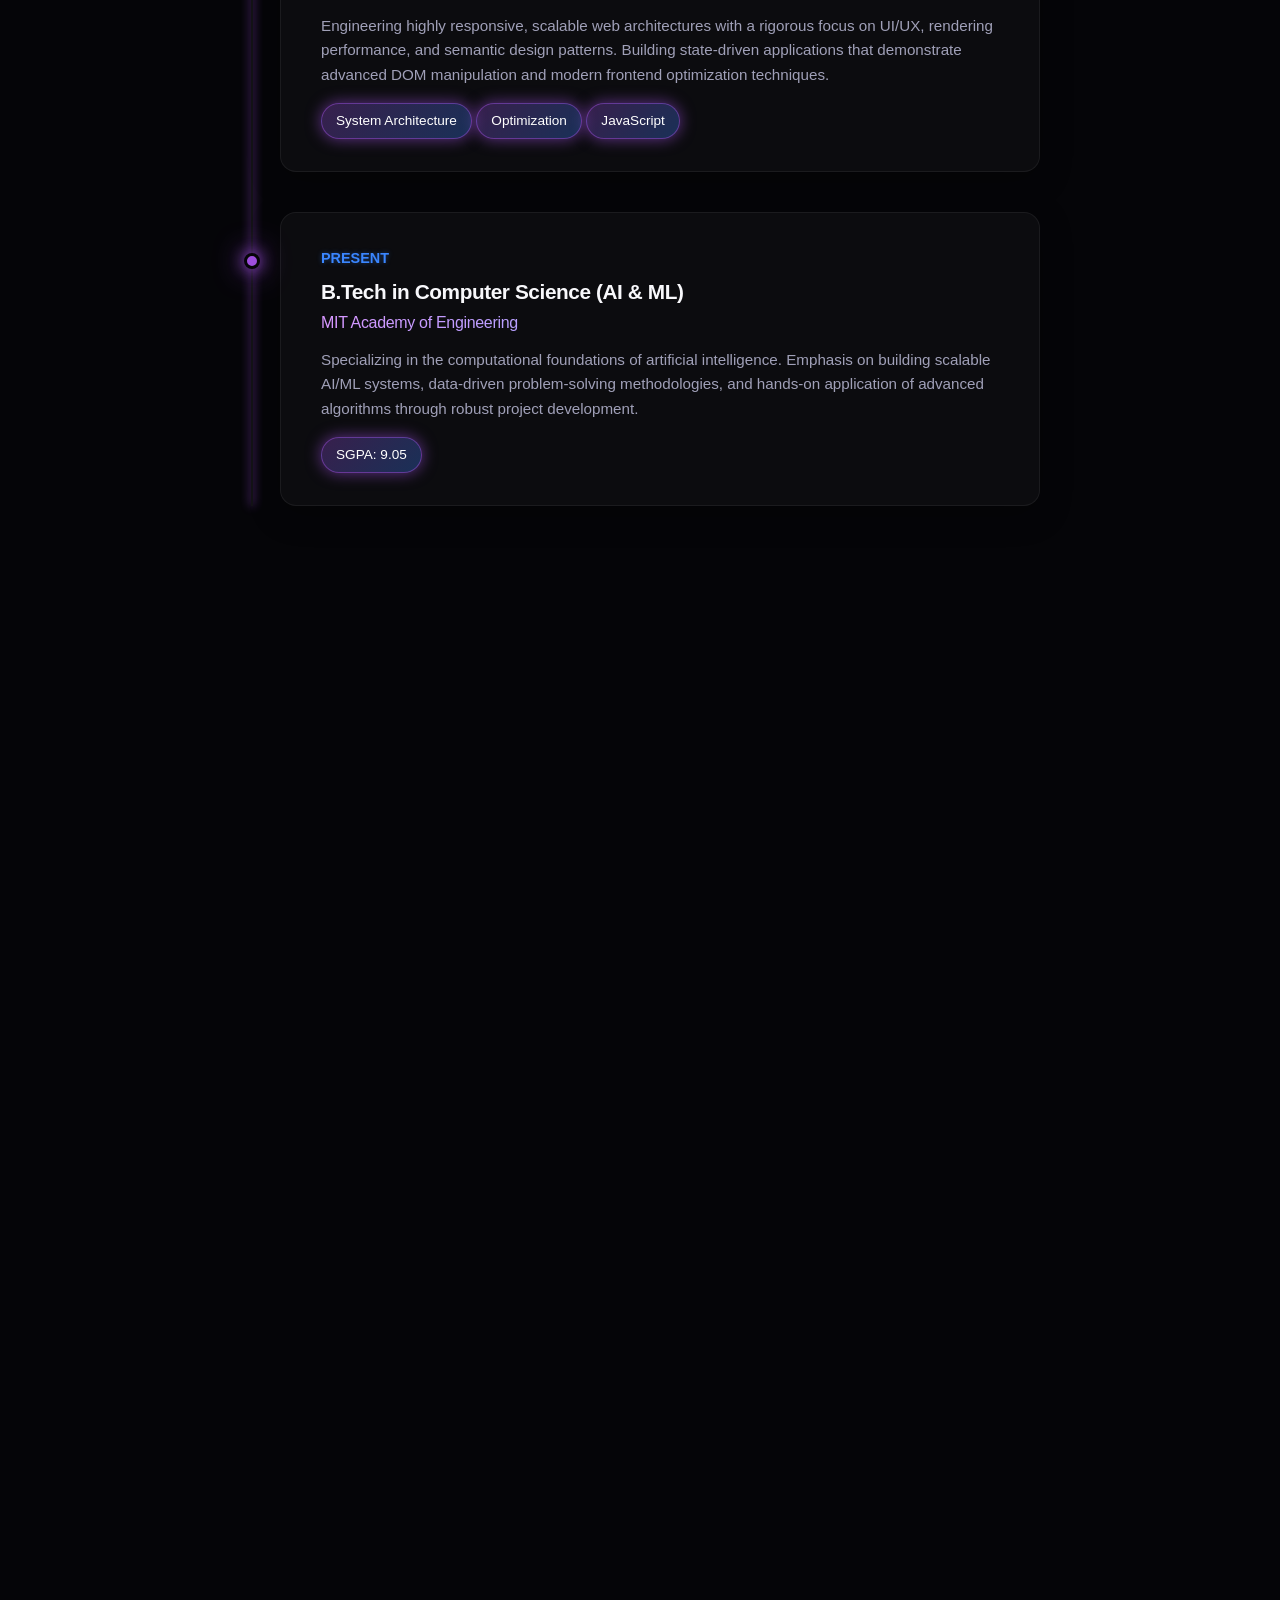
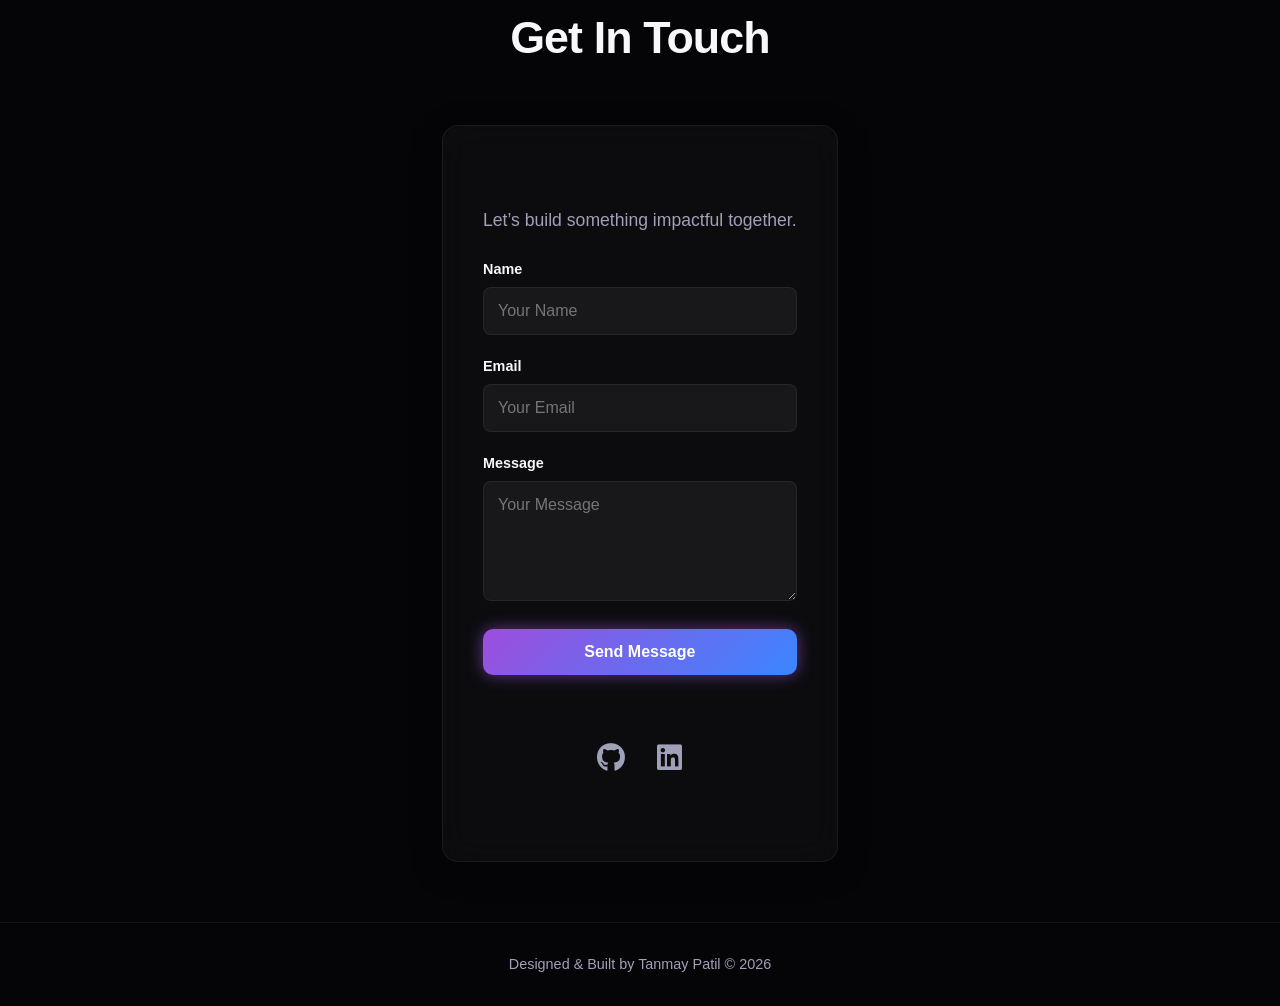
==== commit 5cd5c032: "Update image source and script path in index.html" ====
--- a/index.html
+++ b/index.html
@@ -52,7 +52,7 @@
                     </div>
                 </div>
                 <div class="hero-image">
-                    <img src="images/profile_photo.jpeg" alt="Tanmay Patil - AI/ML Engineer Profile">
+                    <img src="profile_photo.jpeg" alt="Tanmay Patil - AI/ML Engineer Profile">
                 </div>
             </div>
         </section>
@@ -412,6 +412,6 @@
         <p>Designed & Built by Tanmay Patil &copy; 2026</p>
     </footer>
 
-    <script src="js/script.js"></script>
+    <script src="script.js"></script>
 </body>
 </html>
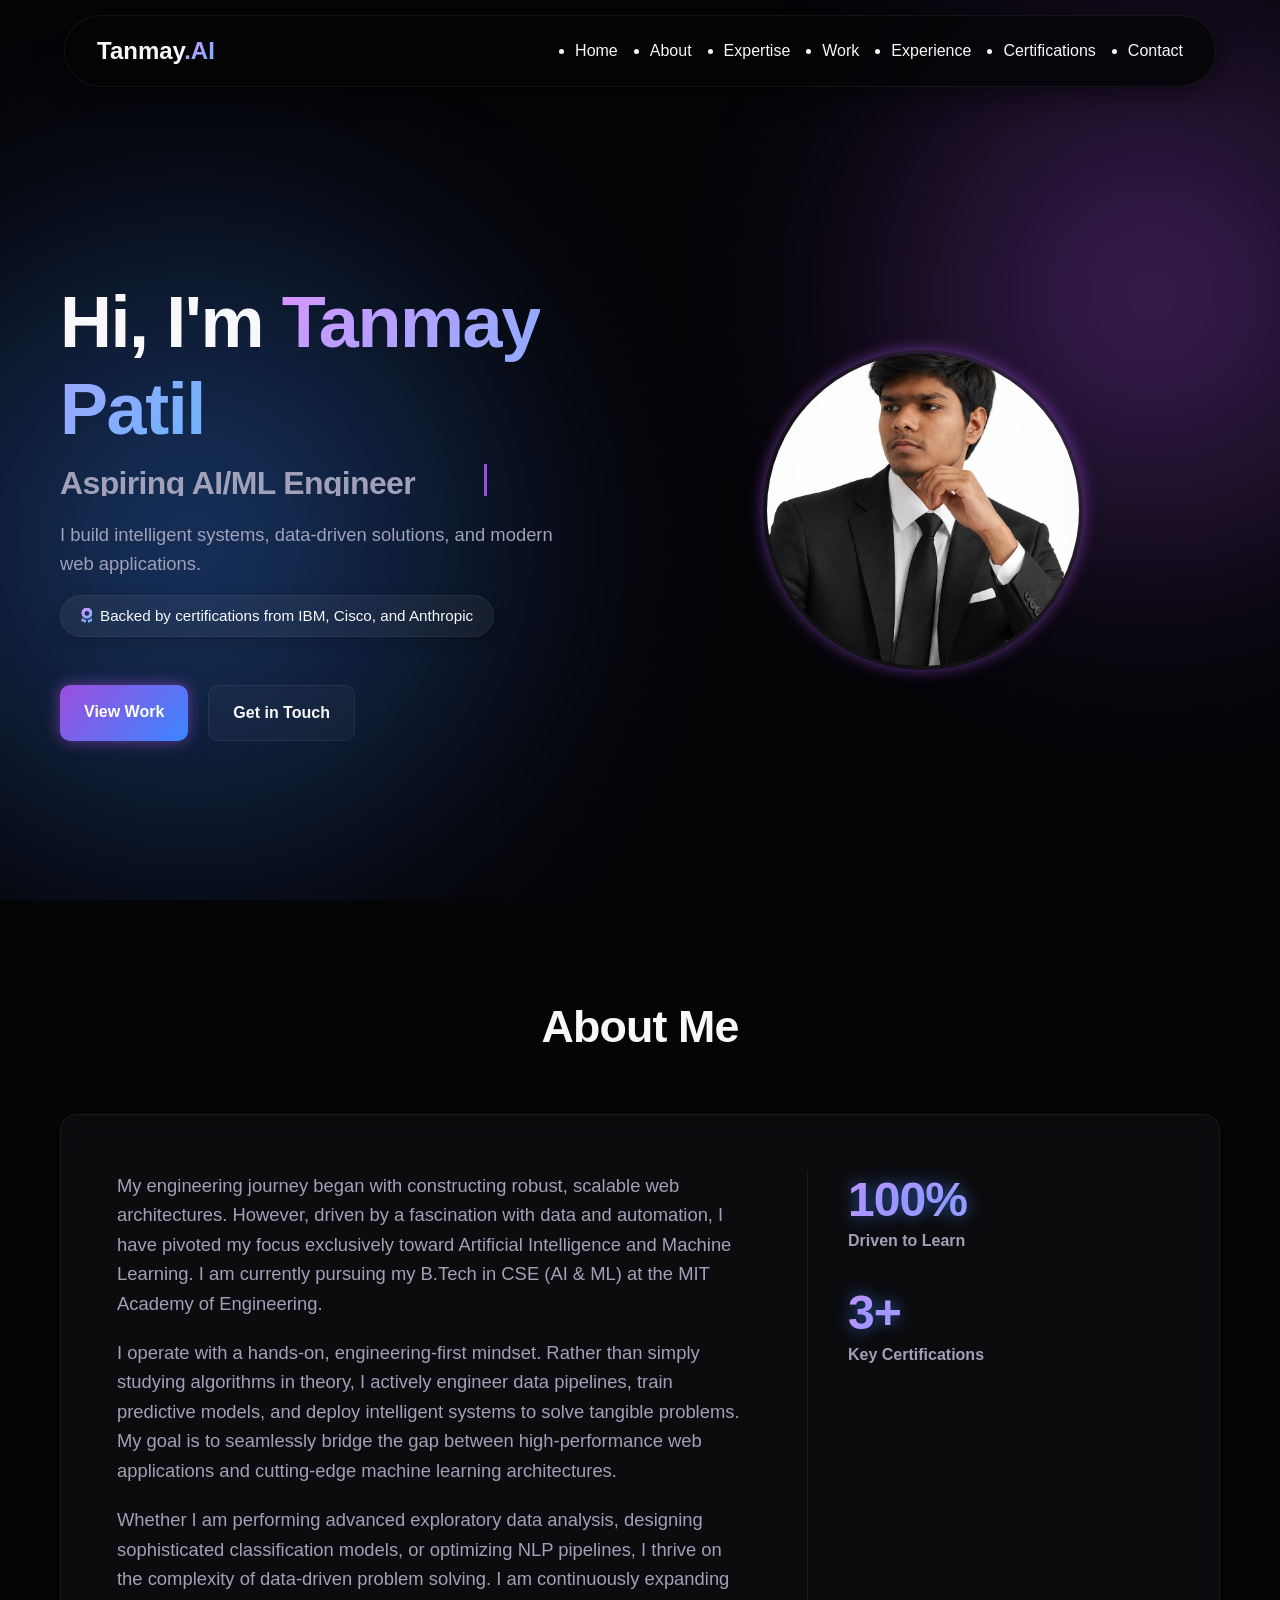
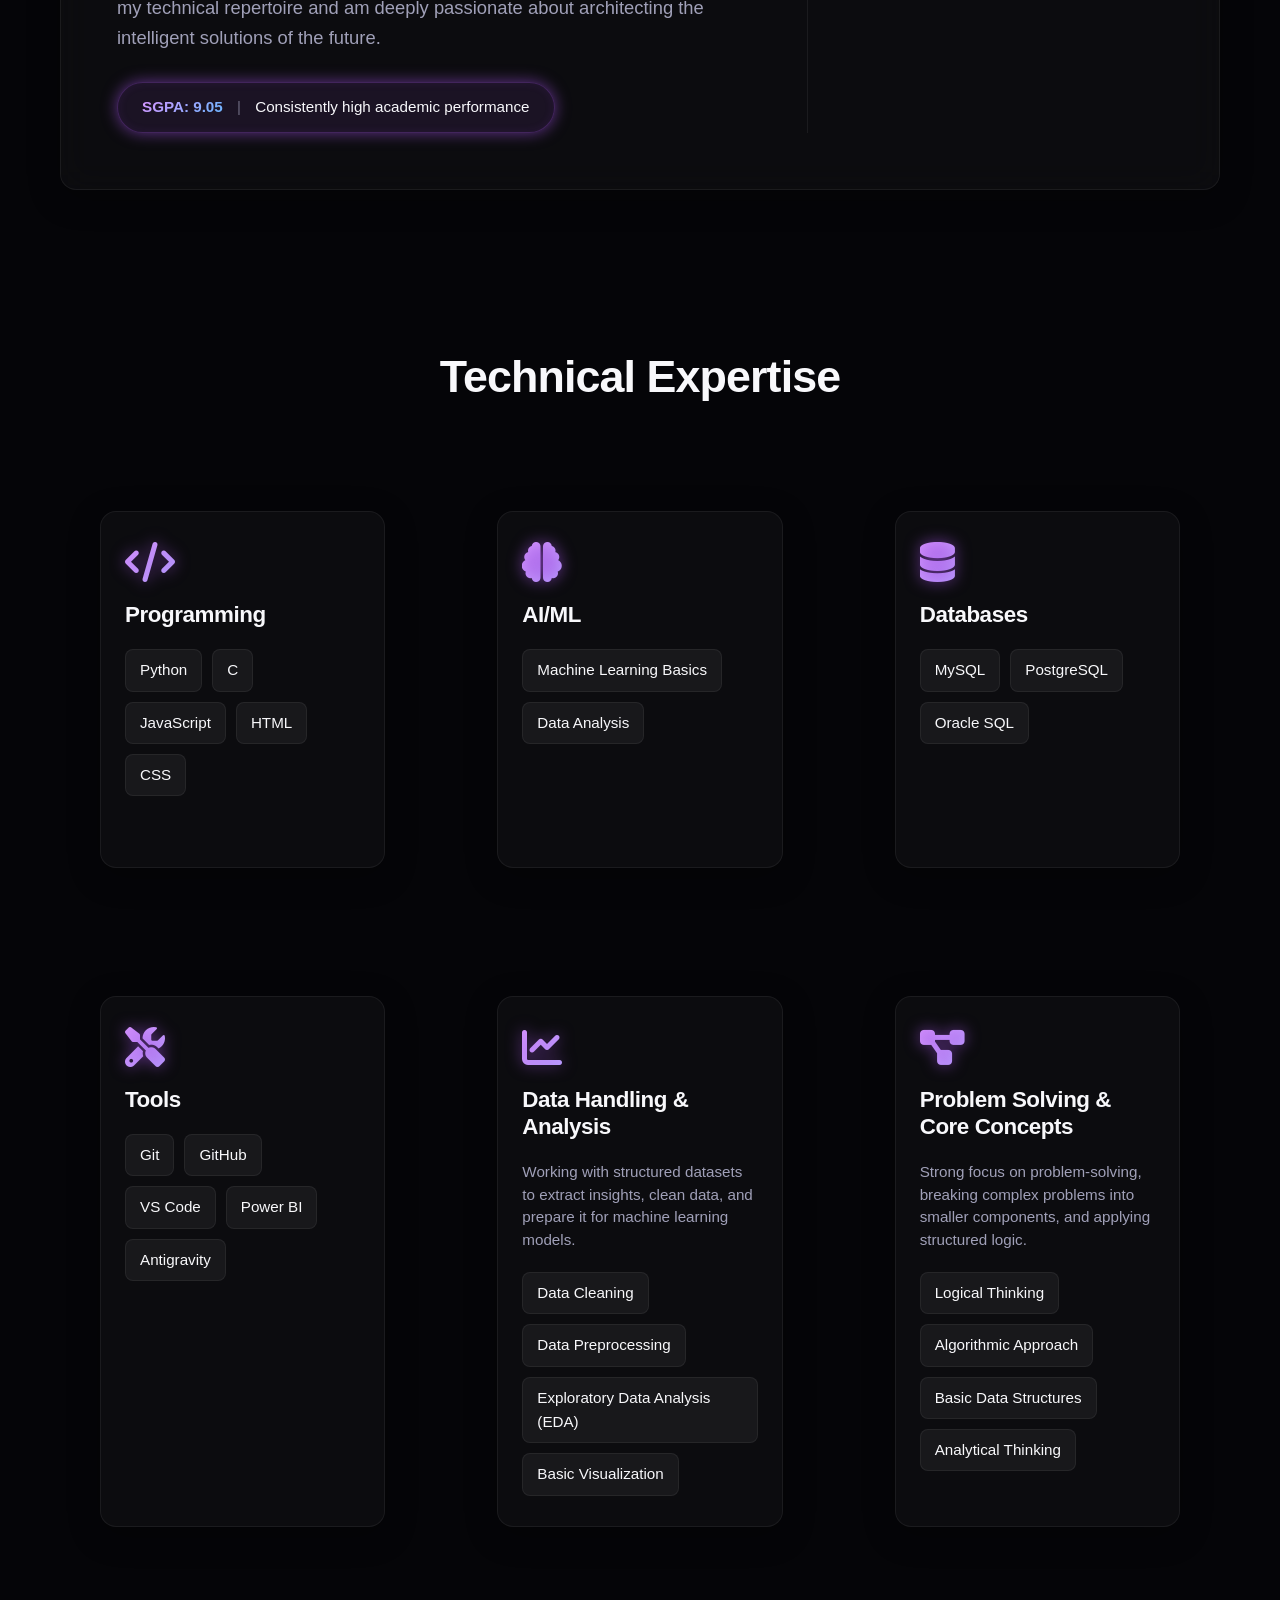
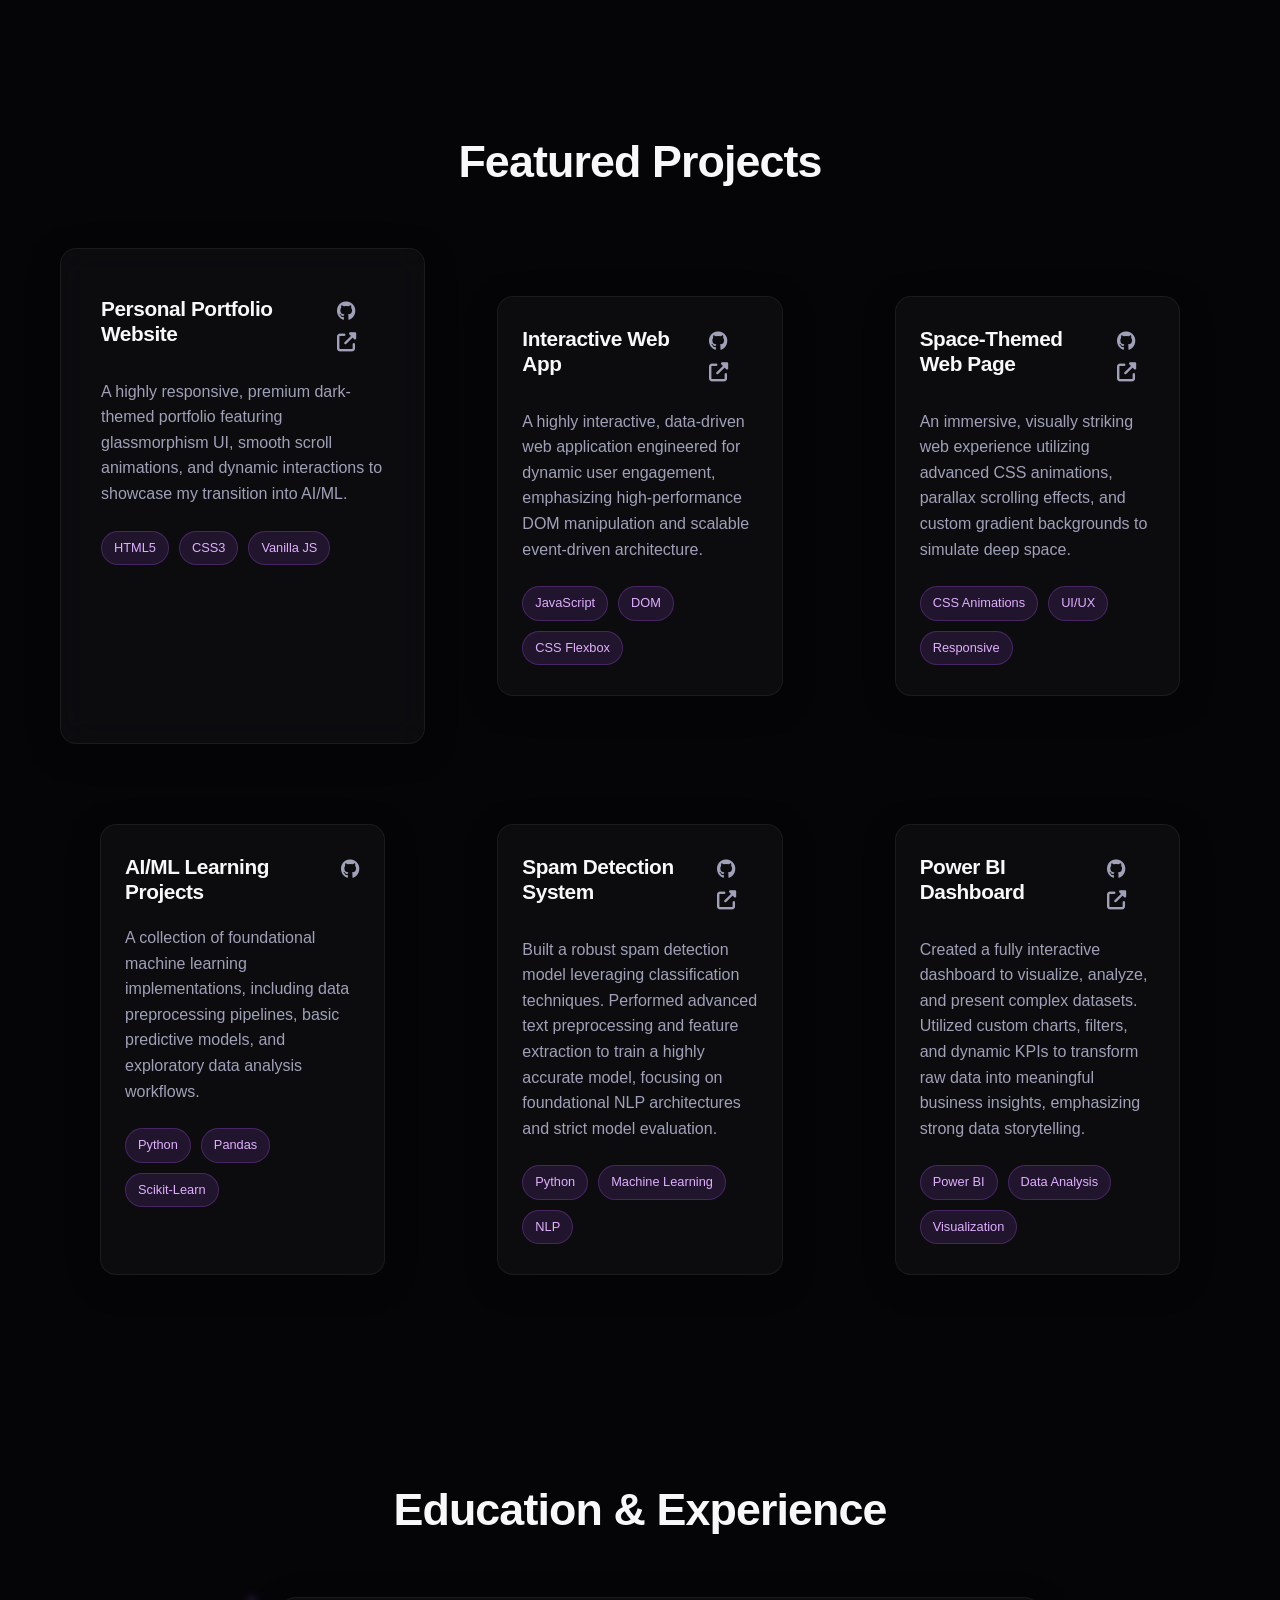
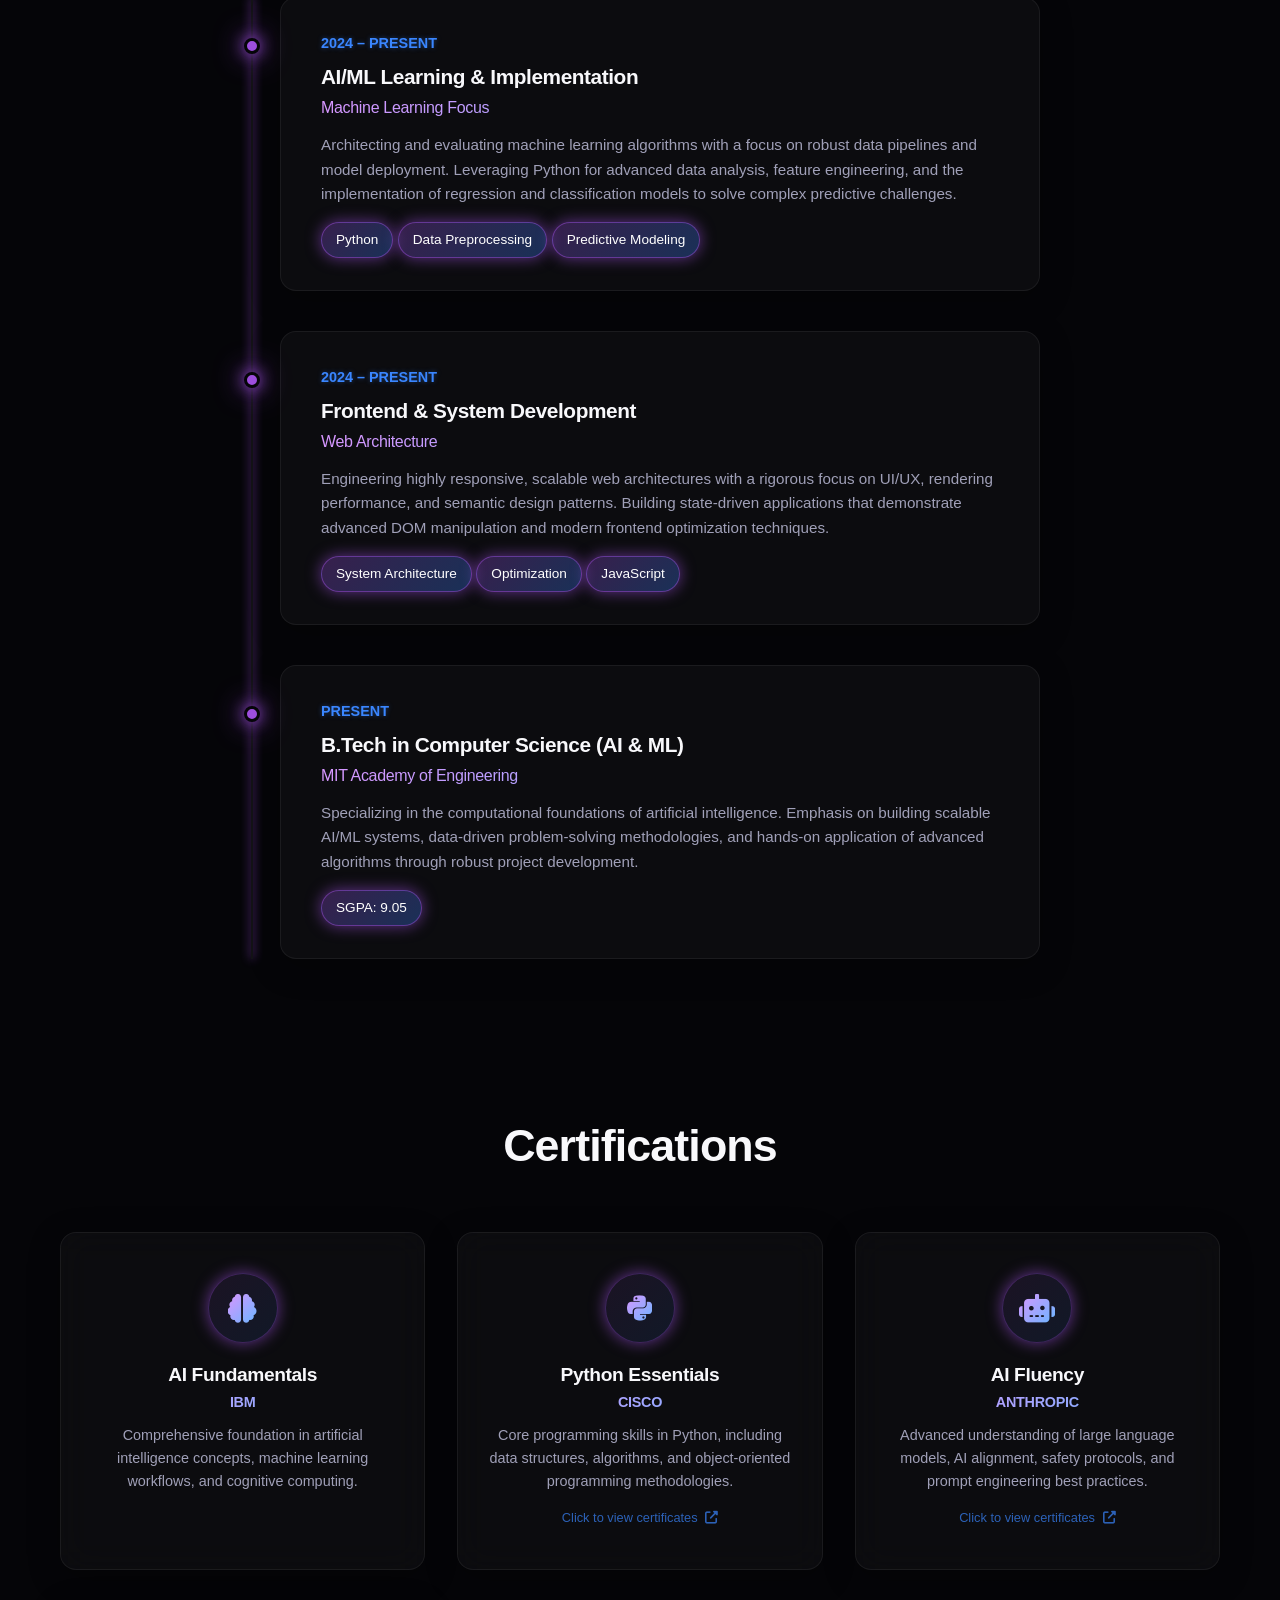
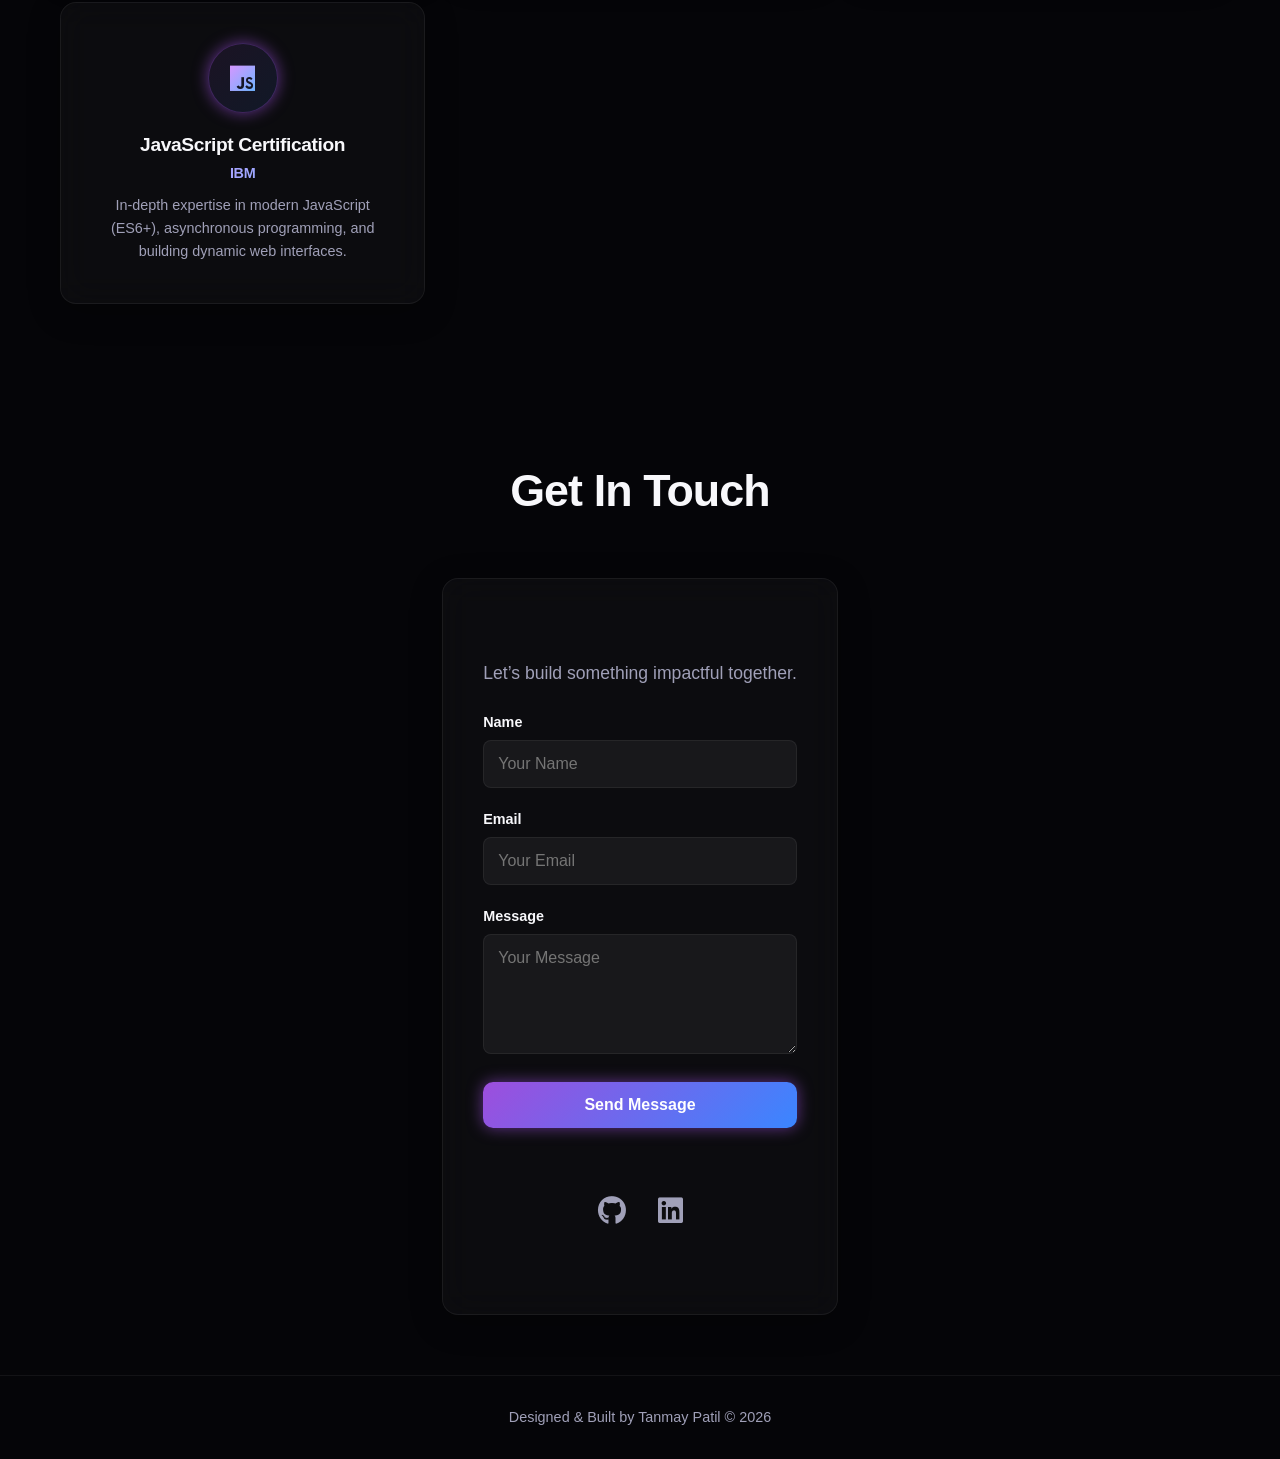
==== commit 0dc755ee: "Add files via upload" ====
--- a/index.html
+++ b/index.html
@@ -1,417 +1,690 @@
-<!DOCTYPE html>
-<html lang="en">
-<head>
-    <meta charset="UTF-8">
-    <meta name="viewport" content="width=device-width, initial-scale=1.0">
-    <title>AI/ML Engineer Portfolio</title>
-    <meta name="description" content="Portfolio of an Artificial Intelligence and Machine Learning Engineer specializing in deep learning, NLP, and scalable data architectures.">
-    <!-- Favicon -->
-    <link rel="icon" type="image/svg+xml" href="data:image/svg+xml,<svg xmlns=%22http://www.w3.org/2000/svg%22 viewBox=%220 0 100 100%22><text y=%22.9em%22 font-size=%2290%22>🚀</text></svg>">
-    <!-- Google Fonts -->
-    <link href="https://fonts.googleapis.com/css2?family=Inter:wght@300;400;600;800&display=swap" rel="stylesheet">
-    <!-- Font Awesome for Icons -->
-    <link rel="stylesheet" href="https://cdnjs.cloudflare.com/ajax/libs/font-awesome/6.4.0/css/all.min.css">
-    <!-- Custom CSS -->
-    <link rel="stylesheet" href="style.css">
-</head>
-<body>
-    <div class="background-effects">
-        <div class="blob purple"></div>
-        <div class="blob blue"></div>
-    </div>
-
-    <nav class="glass-nav">
-        <div class="nav-content">
-            <div class="logo">Tanmay<span class="text-gradient">.AI</span></div>
-            <ul class="nav-links">
-                <li><a href="#home">Home</a></li>
-                <li><a href="#about">About</a></li>
-                <li><a href="#skills">Expertise</a></li>
-                <li><a href="#projects">Work</a></li>
-                <li><a href="#experience">Experience</a></li>
-                <li><a href="#certifications">Certifications</a></li>
-                <li><a href="#contact">Contact</a></li>
-            </ul>
-            <div class="menu-btn">
-                <i class="fas fa-bars"></i>
-            </div>
-        </div>
-    </nav>
-
-    <main>
-        <section id="home" class="hero">
-            <div class="hero-content fade-in">
-                <div class="hero-text">
-                    <h1>Hi, I'm <span class="gradient-text">Tanmay Patil</span></h1>
-                    <h2 class="typing-text">Aspiring AI/ML Engineer</h2>
-                    <p>I build intelligent systems, data-driven solutions, and modern web applications.<br>
-                    <span class="cert-line"><i class="fas fa-award text-gradient" style="margin-right: 8px;"></i>Backed by certifications from IBM, Cisco, and Anthropic</span></p>
-                    <div class="hero-buttons">
-                        <a href="#projects" class="btn primary">View Work</a>
-                        <a href="#contact" class="btn secondary">Get in Touch</a>
-                    </div>
-                </div>
-                <div class="hero-image">
-                    <img src="profile_photo.jpeg" alt="Tanmay Patil - AI/ML Engineer Profile">
-                </div>
-            </div>
-        </section>
-
-        <section id="about" class="about">
-            <h2 class="section-title fade-in">About Me</h2>
-            <div class="about-container glass fade-in">
-                <div class="about-text">
-                    <p>My engineering journey began with constructing robust, scalable web architectures. However, driven by a fascination with data and automation, I have pivoted my focus exclusively toward Artificial Intelligence and Machine Learning. I am currently pursuing my B.Tech in CSE (AI & ML) at the MIT Academy of Engineering.</p>
-                    <p>I operate with a hands-on, engineering-first mindset. Rather than simply studying algorithms in theory, I actively engineer data pipelines, train predictive models, and deploy intelligent systems to solve tangible problems. My goal is to seamlessly bridge the gap between high-performance web applications and cutting-edge machine learning architectures.</p>
-                    <p>Whether I am performing advanced exploratory data analysis, designing sophisticated classification models, or optimizing NLP pipelines, I thrive on the complexity of data-driven problem solving. I am continuously expanding my technical repertoire and am deeply passionate about architecting the intelligent solutions of the future.</p>
-                    
-                    <div class="sgpa-badge">
-                        <span class="text-gradient"><strong>SGPA: 9.05</strong></span> <span class="badge-divider">|</span> Consistently high academic performance
-                    </div>
-                </div>
-                <div class="about-stats">
-                    <div class="stat">
-                        <h3>100%</h3>
-                        <p>Driven to Learn</p>
-                    </div>
-                    <div class="stat">
-                        <h3>3+</h3>
-                        <p>Key Certifications</p>
-                    </div>
-                </div>
-            </div>
-        </section>
-
-        <section id="skills" class="skills">
-            <h2 class="section-title fade-in">Technical Expertise</h2>
-            <div class="skills-grid">
-                <div class="skill-category glass fade-in">
-                    <i class="fas fa-code text-gradient"></i>
-                    <h3>Programming</h3>
-                    <div class="skill-tags">
-                        <span>Python</span>
-                        <span>C</span>
-                        <span>JavaScript</span>
-                        <span>HTML</span>
-                        <span>CSS</span>
-                    </div>
-                </div>
-
-                <div class="skill-category glass fade-in">
-                    <i class="fas fa-brain text-gradient"></i>
-                    <h3>AI/ML</h3>
-                    <div class="skill-tags">
-                        <span>Machine Learning Basics</span>
-                        <span>Data Analysis</span>
-                    </div>
-                </div>
-
-                <div class="skill-category glass fade-in">
-                    <i class="fas fa-database text-gradient"></i>
-                    <h3>Databases</h3>
-                    <div class="skill-tags">
-                        <span>MySQL</span>
-                        <span>PostgreSQL</span>
-                        <span>Oracle SQL</span>
-                    </div>
-                </div>
-
-                <div class="skill-category glass fade-in">
-                    <i class="fas fa-tools text-gradient"></i>
-                    <h3>Tools</h3>
-                    <div class="skill-tags">
-                        <span>Git</span>
-                        <span>GitHub</span>
-                        <span>VS Code</span>
-                        <span>Power BI</span>
-                        <span>Antigravity</span>
-                    </div>
-                </div>
-
-                <div class="skill-category glass fade-in">
-                    <i class="fas fa-chart-line text-gradient"></i>
-                    <h3>Data Handling & Analysis</h3>
-                    <p>Working with structured datasets to extract insights, clean data, and prepare it for machine learning models.</p>
-                    <div class="skill-tags">
-                        <span>Data Cleaning</span>
-                        <span>Data Preprocessing</span>
-                        <span>Exploratory Data Analysis (EDA)</span>
-                        <span>Basic Visualization</span>
-                    </div>
-                </div>
-
-                <div class="skill-category glass fade-in">
-                    <i class="fas fa-project-diagram text-gradient"></i>
-                    <h3>Problem Solving & Core Concepts</h3>
-                    <p>Strong focus on problem-solving, breaking complex problems into smaller components, and applying structured logic.</p>
-                    <div class="skill-tags">
-                        <span>Logical Thinking</span>
-                        <span>Algorithmic Approach</span>
-                        <span>Basic Data Structures</span>
-                        <span>Analytical Thinking</span>
-                    </div>
-                </div>
-            </div>
-        </section>
-
-        <section id="projects" class="projects">
-            <h2 class="section-title fade-in">Featured Projects</h2>
-            <div class="projects-grid">
-                
-                <div class="project-card glass fade-in">
-                    <div class="project-content">
-                        <div class="project-header">
-                            <h3>Personal Portfolio Website</h3>
-                            <div class="project-links">
-                                <a href="https://github.com" aria-label="Github" target="_blank" rel="noopener noreferrer"><i class="fab fa-github"></i></a>
-                                <a href="https://example.com" aria-label="Live Demo" target="_blank" rel="noopener noreferrer"><i class="fas fa-external-link-alt"></i></a>
-                            </div>
-                        </div>
-                        <p>A highly responsive, premium dark-themed portfolio featuring glassmorphism UI, smooth scroll animations, and dynamic interactions to showcase my transition into AI/ML.</p>
-                        <div class="tags">
-                            <span>HTML5</span>
-                            <span>CSS3</span>
-                            <span>Vanilla JS</span>
-                        </div>
-                    </div>
-                </div>
-
-                <div class="project-card glass fade-in">
-                    <div class="project-content">
-                        <div class="project-header">
-                            <h3>Interactive Greeting Web App</h3>
-                            <div class="project-links">
-                                <a href="https://github.com" aria-label="Github" target="_blank" rel="noopener noreferrer"><i class="fab fa-github"></i></a>
-                                <a href="https://example.com" aria-label="Live Demo" target="_blank" rel="noopener noreferrer"><i class="fas fa-external-link-alt"></i></a>
-                            </div>
-                        </div>
-                        <p>A dynamic web application that personalizes greetings based on user input and time of day, emphasizing clean DOM manipulation and event-driven JavaScript architecture.</p>
-                        <div class="tags">
-                            <span>JavaScript</span>
-                            <span>DOM</span>
-                            <span>CSS Flexbox</span>
-                        </div>
-                    </div>
-                </div>
-
-                <div class="project-card glass fade-in">
-                    <div class="project-content">
-                        <div class="project-header">
-                            <h3>Space-Themed Web Page</h3>
-                            <div class="project-links">
-                                <a href="https://github.com" aria-label="Github" target="_blank" rel="noopener noreferrer"><i class="fab fa-github"></i></a>
-                                <a href="https://example.com" aria-label="Live Demo" target="_blank" rel="noopener noreferrer"><i class="fas fa-external-link-alt"></i></a>
-                            </div>
-                        </div>
-                        <p>An immersive, visually striking web experience utilizing advanced CSS animations, parallax scrolling effects, and custom gradient backgrounds to simulate deep space.</p>
-                        <div class="tags">
-                            <span>CSS Animations</span>
-                            <span>UI/UX</span>
-                            <span>Responsive</span>
-                        </div>
-                    </div>
-                </div>
-
-                <div class="project-card glass fade-in">
-                    <div class="project-content">
-                        <div class="project-header">
-                            <h3>AI/ML Learning Projects</h3>
-                            <div class="project-links">
-                                <a href="https://github.com" aria-label="Github" target="_blank" rel="noopener noreferrer"><i class="fab fa-github"></i></a>
-                            </div>
-                        </div>
-                        <p>A collection of foundational machine learning implementations, including data preprocessing pipelines, basic predictive models, and exploratory data analysis workflows.</p>
-                        <div class="tags">
-                            <span>Python</span>
-                            <span>Pandas</span>
-                            <span>Scikit-Learn</span>
-                        </div>
-                    </div>
-                </div>
-
-                <div class="project-card glass fade-in">
-                    <div class="project-content">
-                        <div class="project-header">
-                            <h3>Spam Detection System</h3>
-                            <div class="project-links">
-                                <a href="https://github.com" aria-label="Github" target="_blank" rel="noopener noreferrer"><i class="fab fa-github"></i></a>
-                                <a href="https://example.com" aria-label="Live Demo" target="_blank" rel="noopener noreferrer"><i class="fas fa-external-link-alt"></i></a>
-                            </div>
-                        </div>
-                        <p>Built a robust spam detection model leveraging classification techniques. Performed advanced text preprocessing and feature extraction to train a highly accurate model, focusing on foundational NLP architectures and strict model evaluation.</p>
-                        <div class="tags">
-                            <span>Python</span>
-                            <span>Machine Learning</span>
-                            <span>NLP</span>
-                        </div>
-                    </div>
-                </div>
-
-                <div class="project-card glass fade-in">
-                    <div class="project-content">
-                        <div class="project-header">
-                            <h3>Power BI Dashboard</h3>
-                            <div class="project-links">
-                                <a href="https://github.com" aria-label="Github" target="_blank" rel="noopener noreferrer"><i class="fab fa-github"></i></a>
-                                <a href="https://example.com" aria-label="Live Demo" target="_blank" rel="noopener noreferrer"><i class="fas fa-external-link-alt"></i></a>
-                            </div>
-                        </div>
-                        <p>Created a fully interactive dashboard to visualize, analyze, and present complex datasets. Utilized custom charts, filters, and dynamic KPIs to transform raw data into meaningful business insights, emphasizing strong data storytelling.</p>
-                        <div class="tags">
-                            <span>Power BI</span>
-                            <span>Data Analysis</span>
-                            <span>Visualization</span>
-                        </div>
-                    </div>
-                </div>
-
-            </div>
-        </section>
-
-        <section id="experience" class="experience">
-            <h2 class="section-title fade-in">Education & Experience</h2>
-            <div class="timeline-container fade-in">
-                
-                <div class="timeline-item glass">
-                    <div class="timeline-dot"></div>
-                    <div class="timeline-content">
-                        <span class="timeline-date">2024 – Present</span>
-                        <h3>AI/ML Learning & Implementation</h3>
-                        <h4 class="text-gradient">Machine Learning Focus</h4>
-                        <p>Architecting and evaluating machine learning algorithms with a focus on robust data pipelines and model deployment. Leveraging Python for advanced data analysis, feature engineering, and the implementation of regression and classification models to solve complex predictive challenges.</p>
-                        <div class="timeline-tags">
-                            <span>Python</span>
-                            <span>Data Preprocessing</span>
-                            <span>Predictive Modeling</span>
-                        </div>
-                    </div>
-                </div>
-
-                <div class="timeline-item glass">
-                    <div class="timeline-dot"></div>
-                    <div class="timeline-content">
-                        <span class="timeline-date">2024 – Present</span>
-                        <h3>Frontend & System Development</h3>
-                        <h4 class="text-gradient">Web Architecture</h4>
-                        <p>Engineering highly responsive, scalable web architectures with a rigorous focus on UI/UX, rendering performance, and semantic design patterns. Building state-driven applications that demonstrate advanced DOM manipulation and modern frontend optimization techniques.</p>
-                        <div class="timeline-tags">
-                            <span>System Architecture</span>
-                            <span>Optimization</span>
-                            <span>JavaScript</span>
-                        </div>
-                    </div>
-                </div>
-
-                <div class="timeline-item glass">
-                    <div class="timeline-dot"></div>
-                    <div class="timeline-content">
-                        <span class="timeline-date">Present</span>
-                        <h3>B.Tech in Computer Science (AI & ML)</h3>
-                        <h4 class="text-gradient">MIT Academy of Engineering</h4>
-                        <p>Specializing in the computational foundations of artificial intelligence. Emphasis on building scalable AI/ML systems, data-driven problem-solving methodologies, and hands-on application of advanced algorithms through robust project development.</p>
-                        <div class="timeline-tags">
-                            <span>SGPA: 9.05</span>
-                        </div>
-                    </div>
-                </div>
-
-            </div>
-        </section>
-
-        <section id="certifications" class="certifications">
-            <h2 class="section-title fade-in">Certifications</h2>
-            <div class="cert-grid">
-                
-                <div class="cert-card glass fade-in">
-                    <div class="cert-badge">
-                        <i class="fas fa-brain"></i>
-                    </div>
-                    <div class="cert-info">
-                        <h3>AI Fundamentals</h3>
-                        <h4 class="text-gradient">IBM</h4>
-                        <p>Comprehensive foundation in artificial intelligence concepts, machine learning workflows, and cognitive computing.</p>
-                    </div>
-                </div>
-
-                <a href="https://drive.google.com/drive/folders/1vqj9fNSCGs6FpYiOh8dExdxN2Yj0SCN0" target="_blank" rel="noopener noreferrer" class="cert-link-wrapper">
-                    <div class="cert-card glass fade-in">
-                        <div class="cert-badge">
-                            <i class="fab fa-python"></i>
-                        </div>
-                        <div class="cert-info">
-                            <h3>Python Essentials</h3>
-                            <h4 class="text-gradient">Cisco</h4>
-                            <p>Core programming skills in Python, including data structures, algorithms, and object-oriented programming methodologies.</p>
-                            <span class="cert-click-text">Click to view certificates <i class="fas fa-external-link-alt" style="margin-left: 4px;"></i></span>
-                        </div>
-                    </div>
-                </a>
-
-                <a href="https://drive.google.com/drive/folders/1SubcD3O_7FBLg7_ss1Zy5J66r5GNJ4E9" target="_blank" rel="noopener noreferrer" class="cert-link-wrapper">
-                    <div class="cert-card glass fade-in">
-                        <div class="cert-badge">
-                            <i class="fas fa-robot"></i>
-                        </div>
-                        <div class="cert-info">
-                            <h3>AI Fluency</h3>
-                            <h4 class="text-gradient">Anthropic</h4>
-                            <p>Advanced understanding of large language models, AI alignment, safety protocols, and prompt engineering best practices.</p>
-                            <span class="cert-click-text">Click to view certificates <i class="fas fa-external-link-alt" style="margin-left: 4px;"></i></span>
-                        </div>
-                    </div>
-                </a>
-
-                <div class="cert-card glass fade-in">
-                    <div class="cert-badge">
-                        <i class="fab fa-js"></i>
-                    </div>
-                    <div class="cert-info">
-                        <h3>JavaScript Certification</h3>
-                        <h4 class="text-gradient">IBM</h4>
-                        <p>In-depth expertise in modern JavaScript (ES6+), asynchronous programming, and building dynamic web interfaces.</p>
-                    </div>
-                </div>
-
-            </div>
-        </section>
-
-        <section id="contact" class="contact">
-            <h2 class="section-title fade-in">Get In Touch</h2>
-            <div class="contact-container glass fade-in">
-                <p>Let’s build something impactful together.</p>
-                
-                <form id="contact-form" class="contact-form" action="https://formspree.io/f/YOUR_FORM_ID" method="POST" novalidate>
-                    <div class="form-group">
-                        <label for="name">Name</label>
-                        <input type="text" id="name" name="name" placeholder="Your Name" required>
-                        <span class="error-msg"></span>
-                    </div>
-                    <div class="form-group">
-                        <label for="email">Email</label>
-                        <input type="email" id="email" name="email" placeholder="Your Email" required>
-                        <span class="error-msg"></span>
-                    </div>
-                    <div class="form-group">
-                        <label for="message">Message</label>
-                        <textarea id="message" name="message" rows="5" placeholder="Your Message" required></textarea>
-                        <span class="error-msg"></span>
-                    </div>
-                    <button type="submit" class="btn primary submit-btn">Send Message</button>
-                    <div class="form-success" id="form-success">Message sent successfully!</div>
-                </form>
-
-                <div class="social-links">
-                    <a href="https://github.com/TanmaySPatil-GIT?tab=repositories" aria-label="Github" target="_blank" rel="noopener noreferrer"><i class="fab fa-github"></i></a>
-                    <a href="https://www.linkedin.com/in/tanmay-patil-a002603b7" aria-label="LinkedIn" target="_blank" rel="noopener noreferrer"><i class="fab fa-linkedin"></i></a>
-                </div>
-            </div>
-        </section>
-    </main>
-
-    <footer>
-        <p>Designed & Built by Tanmay Patil &copy; 2026</p>
-    </footer>
-
-    <script src="script.js"></script>
-</body>
-</html>
+<!DOCTYPE html>
+<html lang="en">
+
+<head>
+    <meta charset="UTF-8">
+    <meta name="viewport" content="width=device-width, initial-scale=1.0">
+    <title>AI/ML Engineer Portfolio</title>
+    <meta name="description"
+        content="Portfolio of an Artificial Intelligence and Machine Learning Engineer specializing in deep learning, NLP, and scalable data architectures.">
+    <!-- Favicon -->
+    <link rel="icon" type="image/svg+xml"
+        href="data:image/svg+xml,<svg xmlns=%22http://www.w3.org/2000/svg%22 viewBox=%220 0 100 100%22><text y=%22.9em%22 font-size=%2290%22>🚀</text></svg>">
+    <!-- Google Fonts -->
+    <link href="https://fonts.googleapis.com/css2?family=Inter:wght@300;400;600;800&display=swap" rel="stylesheet">
+    <!-- Font Awesome for Icons -->
+    <link rel="stylesheet" href="https://cdnjs.cloudflare.com/ajax/libs/font-awesome/6.4.0/css/all.min.css">
+    <!-- Custom CSS -->
+    <link rel="stylesheet" href="style.css">
+</head>
+
+<body>
+    <div class="background-effects">
+        <div class="blob purple"></div>
+        <div class="blob blue"></div>
+    </div>
+
+    <nav class="glass-nav">
+        <div class="nav-content">
+            <div class="logo">Tanmay<span class="text-gradient">.AI</span></div>
+            <ul class="nav-links">
+                <li><a href="#home">Home</a></li>
+                <li><a href="#about">About</a></li>
+                <li><a href="#skills">Expertise</a></li>
+                <li><a href="#projects">Work</a></li>
+                <li><a href="#experience">Experience</a></li>
+                <li><a href="#certifications">Certifications</a></li>
+                <li><a href="#contact">Contact</a></li>
+            </ul>
+            <input type="checkbox" id="menu-toggle">
+            <label for="menu-toggle" class="menu-btn">
+                <i class="fas fa-bars"></i>
+            </label>
+        </div>
+    </nav>
+
+    <main>
+        <section id="home" class="hero">
+            <div class="hero-content fade-in">
+                <div class="hero-text">
+                    <h1>Hi, I'm <span class="gradient-text">Tanmay Patil</span></h1>
+                    <h2 class="typing-text">Aspiring AI/ML Engineer</h2>
+                    <p>I build intelligent systems, data-driven solutions, and modern web applications.<br>
+                        <span class="cert-line"><i class="fas fa-award text-gradient"
+                                style="margin-right: 8px;"></i>Backed by certifications from IBM, Cisco, and
+                            Anthropic</span>
+                    </p>
+                    <div class="hero-buttons">
+                        <a href="#projects" class="btn primary">View Work</a>
+                        <a href="#contact" class="btn secondary">Get in Touch</a>
+                    </div>
+                </div>
+                <div class="hero-image">
+                    <img src="profile_photo.jpeg" alt="Tanmay Patil - AI/ML Engineer Profile">
+                </div>
+            </div>
+        </section>
+
+        <section id="about" class="about">
+            <h2 class="section-title fade-in">About Me</h2>
+            <div class="about-container glass fade-in">
+                <div class="about-text">
+                    <p>My engineering journey began with constructing robust, scalable web architectures. However,
+                        driven by a fascination with data and automation, I have pivoted my focus exclusively toward
+                        Artificial Intelligence and Machine Learning. I am currently pursuing my B.Tech in CSE (AI & ML)
+                        at the MIT Academy of Engineering.</p>
+                    <p>I operate with a hands-on, engineering-first mindset. Rather than simply studying algorithms in
+                        theory, I actively engineer data pipelines, train predictive models, and deploy intelligent
+                        systems to solve tangible problems. My goal is to seamlessly bridge the gap between
+                        high-performance web applications and cutting-edge machine learning architectures.</p>
+                    <p>Whether I am performing advanced exploratory data analysis, designing sophisticated
+                        classification models, or optimizing NLP pipelines, I thrive on the complexity of data-driven
+                        problem solving. I am continuously expanding my technical repertoire and am deeply passionate
+                        about architecting the intelligent solutions of the future.</p>
+
+                    <div class="sgpa-badge">
+                        <span class="text-gradient"><strong>SGPA: 9.05</strong></span> <span
+                            class="badge-divider">|</span> Consistently high academic performance
+                    </div>
+                </div>
+                <div class="about-stats">
+                    <div class="stat">
+                        <h3>100%</h3>
+                        <p>Driven to Learn</p>
+                    </div>
+                    <div class="stat">
+                        <h3>3+</h3>
+                        <p>Key Certifications</p>
+                    </div>
+                </div>
+            </div>
+        </section>
+
+        <section id="skills" class="skills">
+            <h2 class="section-title fade-in">Technical Expertise</h2>
+            <div class="skills-grid">
+                <div class="skill-category fade-in">
+                    <div class="skill-card-inner">
+                        <div class="skill-card-front glass">
+                            <i class="fas fa-code text-gradient"></i>
+                            <h3>Programming</h3>
+                            <div class="skill-tags">
+                                <span>Python</span>
+                                <span>C</span>
+                                <span>JavaScript</span>
+                                <span>HTML</span>
+                                <span>CSS</span>
+                            </div>
+                        </div>
+                        <div class="skill-card-back glass">
+                            <h3 class="text-gradient">Skill Level</h3>
+                            <div class="skill-bars">
+                                <div class="skill-bar">
+                                    <div class="skill-info"><span>Python</span><span>90%</span></div>
+                                    <div class="progress-bar-container"><div class="progress-bar" style="--progress: 90%;"></div></div>
+                                </div>
+                                <div class="skill-bar">
+                                    <div class="skill-info"><span>C</span><span>85%</span></div>
+                                    <div class="progress-bar-container"><div class="progress-bar" style="--progress: 85%;"></div></div>
+                                </div>
+                                <div class="skill-bar">
+                                    <div class="skill-info"><span>JavaScript</span><span>80%</span></div>
+                                    <div class="progress-bar-container"><div class="progress-bar" style="--progress: 80%;"></div></div>
+                                </div>
+                                <div class="skill-bar">
+                                    <div class="skill-info"><span>HTML</span><span>95%</span></div>
+                                    <div class="progress-bar-container"><div class="progress-bar" style="--progress: 95%;"></div></div>
+                                </div>
+                                <div class="skill-bar">
+                                    <div class="skill-info"><span>CSS</span><span>90%</span></div>
+                                    <div class="progress-bar-container"><div class="progress-bar" style="--progress: 90%;"></div></div>
+                                </div>
+                            </div>
+                        </div>
+                    </div>
+                </div>
+
+                <div class="skill-category fade-in">
+                    <div class="skill-card-inner">
+                        <div class="skill-card-front glass">
+                            <i class="fas fa-brain text-gradient"></i>
+                            <h3>AI/ML</h3>
+                            <div class="skill-tags">
+                                <span>Machine Learning Basics</span>
+                                <span>Data Analysis</span>
+                            </div>
+                        </div>
+                        <div class="skill-card-back glass">
+                            <h3 class="text-gradient">Skill Level</h3>
+                            <div class="skill-bars">
+                                <div class="skill-bar">
+                                    <div class="skill-info"><span>Machine Learning Basics</span><span>85%</span></div>
+                                    <div class="progress-bar-container"><div class="progress-bar" style="--progress: 85%;"></div></div>
+                                </div>
+                                <div class="skill-bar">
+                                    <div class="skill-info"><span>Data Analysis</span><span>90%</span></div>
+                                    <div class="progress-bar-container"><div class="progress-bar" style="--progress: 90%;"></div></div>
+                                </div>
+                            </div>
+                        </div>
+                    </div>
+                </div>
+
+                <div class="skill-category fade-in">
+                    <div class="skill-card-inner">
+                        <div class="skill-card-front glass">
+                            <i class="fas fa-database text-gradient"></i>
+                            <h3>Databases</h3>
+                            <div class="skill-tags">
+                                <span>MySQL</span>
+                                <span>PostgreSQL</span>
+                                <span>Oracle SQL</span>
+                            </div>
+                        </div>
+                        <div class="skill-card-back glass">
+                            <h3 class="text-gradient">Skill Level</h3>
+                            <div class="skill-bars">
+                                <div class="skill-bar">
+                                    <div class="skill-info"><span>MySQL</span><span>85%</span></div>
+                                    <div class="progress-bar-container"><div class="progress-bar" style="--progress: 85%;"></div></div>
+                                </div>
+                                <div class="skill-bar">
+                                    <div class="skill-info"><span>PostgreSQL</span><span>80%</span></div>
+                                    <div class="progress-bar-container"><div class="progress-bar" style="--progress: 80%;"></div></div>
+                                </div>
+                                <div class="skill-bar">
+                                    <div class="skill-info"><span>Oracle SQL</span><span>75%</span></div>
+                                    <div class="progress-bar-container"><div class="progress-bar" style="--progress: 75%;"></div></div>
+                                </div>
+                            </div>
+                        </div>
+                    </div>
+                </div>
+
+                <div class="skill-category fade-in">
+                    <div class="skill-card-inner">
+                        <div class="skill-card-front glass">
+                            <i class="fas fa-tools text-gradient"></i>
+                            <h3>Tools</h3>
+                            <div class="skill-tags">
+                                <span>Git</span>
+                                <span>GitHub</span>
+                                <span>VS Code</span>
+                                <span>Power BI</span>
+                                <span>Antigravity</span>
+                            </div>
+                        </div>
+                        <div class="skill-card-back glass">
+                            <h3 class="text-gradient">Skill Level</h3>
+                            <div class="skill-bars">
+                                <div class="skill-bar">
+                                    <div class="skill-info"><span>Git</span><span>85%</span></div>
+                                    <div class="progress-bar-container"><div class="progress-bar" style="--progress: 85%;"></div></div>
+                                </div>
+                                <div class="skill-bar">
+                                    <div class="skill-info"><span>GitHub</span><span>90%</span></div>
+                                    <div class="progress-bar-container"><div class="progress-bar" style="--progress: 90%;"></div></div>
+                                </div>
+                                <div class="skill-bar">
+                                    <div class="skill-info"><span>VS Code</span><span>95%</span></div>
+                                    <div class="progress-bar-container"><div class="progress-bar" style="--progress: 95%;"></div></div>
+                                </div>
+                                <div class="skill-bar">
+                                    <div class="skill-info"><span>Power BI</span><span>80%</span></div>
+                                    <div class="progress-bar-container"><div class="progress-bar" style="--progress: 80%;"></div></div>
+                                </div>
+                                <div class="skill-bar">
+                                    <div class="skill-info"><span>Antigravity</span><span>90%</span></div>
+                                    <div class="progress-bar-container"><div class="progress-bar" style="--progress: 90%;"></div></div>
+                                </div>
+                            </div>
+                        </div>
+                    </div>
+                </div>
+
+                <div class="skill-category fade-in">
+                    <div class="skill-card-inner">
+                        <div class="skill-card-front glass">
+                            <i class="fas fa-chart-line text-gradient"></i>
+                            <h3>Data Handling & Analysis</h3>
+                            <p>Working with structured datasets to extract insights, clean data, and prepare it for machine learning models.</p>
+                            <div class="skill-tags">
+                                <span>Data Cleaning</span>
+                                <span>Data Preprocessing</span>
+                                <span>Exploratory Data Analysis (EDA)</span>
+                                <span>Basic Visualization</span>
+                            </div>
+                        </div>
+                        <div class="skill-card-back glass">
+                            <h3 class="text-gradient">Skill Level</h3>
+                            <div class="skill-bars">
+                                <div class="skill-bar">
+                                    <div class="skill-info"><span>Data Cleaning</span><span>90%</span></div>
+                                    <div class="progress-bar-container"><div class="progress-bar" style="--progress: 90%;"></div></div>
+                                </div>
+                                <div class="skill-bar">
+                                    <div class="skill-info"><span>Data Preprocessing</span><span>85%</span></div>
+                                    <div class="progress-bar-container"><div class="progress-bar" style="--progress: 85%;"></div></div>
+                                </div>
+                                <div class="skill-bar">
+                                    <div class="skill-info"><span>EDA</span><span>85%</span></div>
+                                    <div class="progress-bar-container"><div class="progress-bar" style="--progress: 85%;"></div></div>
+                                </div>
+                                <div class="skill-bar">
+                                    <div class="skill-info"><span>Basic Visualization</span><span>80%</span></div>
+                                    <div class="progress-bar-container"><div class="progress-bar" style="--progress: 80%;"></div></div>
+                                </div>
+                            </div>
+                        </div>
+                    </div>
+                </div>
+
+                <div class="skill-category fade-in">
+                    <div class="skill-card-inner">
+                        <div class="skill-card-front glass">
+                            <i class="fas fa-project-diagram text-gradient"></i>
+                            <h3>Problem Solving & Core Concepts</h3>
+                            <p>Strong focus on problem-solving, breaking complex problems into smaller components, and applying structured logic.</p>
+                            <div class="skill-tags">
+                                <span>Logical Thinking</span>
+                                <span>Algorithmic Approach</span>
+                                <span>Basic Data Structures</span>
+                                <span>Analytical Thinking</span>
+                            </div>
+                        </div>
+                        <div class="skill-card-back glass">
+                            <h3 class="text-gradient">Skill Level</h3>
+                            <div class="skill-bars">
+                                <div class="skill-bar">
+                                    <div class="skill-info"><span>Logical Thinking</span><span>95%</span></div>
+                                    <div class="progress-bar-container"><div class="progress-bar" style="--progress: 95%;"></div></div>
+                                </div>
+                                <div class="skill-bar">
+                                    <div class="skill-info"><span>Algorithmic Approach</span><span>85%</span></div>
+                                    <div class="progress-bar-container"><div class="progress-bar" style="--progress: 85%;"></div></div>
+                                </div>
+                                <div class="skill-bar">
+                                    <div class="skill-info"><span>Basic Data Structures</span><span>80%</span></div>
+                                    <div class="progress-bar-container"><div class="progress-bar" style="--progress: 80%;"></div></div>
+                                </div>
+                                <div class="skill-bar">
+                                    <div class="skill-info"><span>Analytical Thinking</span><span>90%</span></div>
+                                    <div class="progress-bar-container"><div class="progress-bar" style="--progress: 90%;"></div></div>
+                                </div>
+                            </div>
+                        </div>
+                    </div>
+                </div>
+            </div>
+        </section>
+
+        <section id="projects" class="projects">
+            <h2 class="section-title fade-in">Featured Projects</h2>
+            <div class="projects-grid">
+
+                <div class="project-card glass fade-in">
+                    <div class="project-content">
+                        <div class="project-header">
+                            <h3>Personal Portfolio Website</h3>
+                            <div class="project-links">
+                                <a href="https://github.com" aria-label="Github" target="_blank"
+                                    rel="noopener noreferrer"><i class="fab fa-github"></i></a>
+                                <a href="https://example.com" aria-label="Live Demo" target="_blank"
+                                    rel="noopener noreferrer"><i class="fas fa-external-link-alt"></i></a>
+                            </div>
+                        </div>
+                        <p>A highly responsive, premium dark-themed portfolio featuring glassmorphism UI, smooth scroll
+                            animations, and dynamic interactions to showcase my transition into AI/ML.</p>
+                        <div class="tags">
+                            <span>HTML5</span>
+                            <span>CSS3</span>
+                            <span>Vanilla JS</span>
+                        </div>
+                    </div>
+                </div>
+
+                <div class="project-card fade-in project-flip-card">
+                    <div class="project-card-inner">
+                        <div class="project-card-front glass">
+                            <div class="project-content">
+                                <div class="project-header">
+                                    <h3>Interactive Web App</h3>
+                                    <div class="project-links">
+                                        <a href="https://github.com" aria-label="Github" target="_blank"
+                                            rel="noopener noreferrer"><i class="fab fa-github"></i></a>
+                                        <a href="https://example.com" aria-label="Live Demo" target="_blank"
+                                            rel="noopener noreferrer"><i class="fas fa-external-link-alt"></i></a>
+                                    </div>
+                                </div>
+                                <p>A highly interactive, data-driven web application engineered for dynamic user engagement,
+                                    emphasizing high-performance DOM manipulation and scalable event-driven architecture.</p>
+                                <div class="tags">
+                                    <span>JavaScript</span>
+                                    <span>DOM</span>
+                                    <span>CSS Flexbox</span>
+                                </div>
+                            </div>
+                        </div>
+                        <div class="project-card-back glass">
+                            <div class="project-back-image-container">
+                                <img src="interactive.png" alt="Interactive Web App" class="project-back-image">
+                                <div class="project-back-overlay">
+                                    <h3 class="text-gradient">Interactive Web App</h3>
+                                    <p>Scalable event-driven architecture emphasizing high-performance data interactions.</p>
+                                </div>
+                            </div>
+                        </div>
+                    </div>
+                </div>
+
+                <div class="project-card fade-in project-flip-card">
+                    <div class="project-card-inner">
+                        <div class="project-card-front glass">
+                            <div class="project-content">
+                                <div class="project-header">
+                                    <h3>Space-Themed Web Page</h3>
+                                    <div class="project-links">
+                                        <a href="https://github.com" aria-label="Github" target="_blank"
+                                            rel="noopener noreferrer"><i class="fab fa-github"></i></a>
+                                        <a href="https://example.com" aria-label="Live Demo" target="_blank"
+                                            rel="noopener noreferrer"><i class="fas fa-external-link-alt"></i></a>
+                                    </div>
+                                </div>
+                                <p>An immersive, visually striking web experience utilizing advanced CSS animations, parallax
+                                    scrolling effects, and custom gradient backgrounds to simulate deep space.</p>
+                                <div class="tags">
+                                    <span>CSS Animations</span>
+                                    <span>UI/UX</span>
+                                    <span>Responsive</span>
+                                </div>
+                            </div>
+                        </div>
+                        <div class="project-card-back glass">
+                            <div class="project-back-image-container">
+                                <img src="space.png" alt="Space-Themed Web Page" class="project-back-image">
+                                <div class="project-back-overlay">
+                                    <h3 class="text-gradient">Space-Themed Web Page</h3>
+                                    <p>Immersive futuristic space-inspired web experience featuring advanced animations, glowing effects, modern UI elements, and cinematic visual design.</p>
+                                </div>
+                            </div>
+                        </div>
+                    </div>
+                </div>
+
+                <div class="project-card fade-in project-flip-card">
+                    <div class="project-card-inner">
+                        <div class="project-card-front glass">
+                            <div class="project-content">
+                                <div class="project-header">
+                                    <h3>AI/ML Learning Projects</h3>
+                                    <div class="project-links">
+                                        <a href="https://github.com" aria-label="Github" target="_blank"
+                                            rel="noopener noreferrer"><i class="fab fa-github"></i></a>
+                                    </div>
+                                </div>
+                                <p>A collection of foundational machine learning implementations, including data preprocessing
+                                    pipelines, basic predictive models, and exploratory data analysis workflows.</p>
+                                <div class="tags">
+                                    <span>Python</span>
+                                    <span>Pandas</span>
+                                    <span>Scikit-Learn</span>
+                                </div>
+                            </div>
+                        </div>
+                        <div class="project-card-back glass">
+                            <div class="project-back-image-container">
+                                <img src="chatbot2.jpeg" alt="AI/ML Learning Projects" class="project-back-image">
+                                <div class="project-back-overlay">
+                                    <h3 class="text-gradient">AI/ML Learning Projects</h3>
+                                    <p>Collection of intelligent AI/ML models, chatbot experiments, predictive systems, and machine learning implementations built using Python and Scikit-Learn.</p>
+                                </div>
+                            </div>
+                        </div>
+                    </div>
+                </div>
+
+                <div class="project-card fade-in project-flip-card">
+                    <div class="project-card-inner">
+                        <div class="project-card-front glass">
+                            <div class="project-content">
+                                <div class="project-header">
+                                    <h3>Spam Detection System</h3>
+                                    <div class="project-links">
+                                        <a href="https://github.com" aria-label="Github" target="_blank"
+                                            rel="noopener noreferrer"><i class="fab fa-github"></i></a>
+                                        <a href="https://example.com" aria-label="Live Demo" target="_blank"
+                                            rel="noopener noreferrer"><i class="fas fa-external-link-alt"></i></a>
+                                    </div>
+                                </div>
+                                <p>Built a robust spam detection model leveraging classification techniques. Performed advanced
+                                    text preprocessing and feature extraction to train a highly accurate model, focusing on
+                                    foundational NLP architectures and strict model evaluation.</p>
+                                <div class="tags">
+                                    <span>Python</span>
+                                    <span>Machine Learning</span>
+                                    <span>NLP</span>
+                                </div>
+                            </div>
+                        </div>
+                        <div class="project-card-back glass spam-card-back">
+                            <div class="spam-back-image-wrap">
+                                <img src="spam.png" alt="Spam Detection System" class="spam-back-image">
+                                <div class="spam-image-glow"></div>
+                            </div>
+                            <div class="spam-back-text">
+                                <h3 class="text-gradient">Spam Detection System</h3>
+                                <p>Performed advanced text preprocessing and feature extraction to train a highly accurate model. Achieved robust accuracy using TF-IDF vectorization and Naive Bayes classifiers.</p>
+                                <div class="tags">
+                                    <span>Python</span>
+                                    <span>Machine Learning</span>
+                                    <span>NLP</span>
+                                </div>
+                            </div>
+                        </div>
+                    </div>
+                </div>
+
+                <div class="project-card fade-in project-flip-card">
+                    <div class="project-card-inner">
+                        <div class="project-card-front glass">
+                            <div class="project-content">
+                                <div class="project-header">
+                                    <h3>Power BI Dashboard</h3>
+                                    <div class="project-links">
+                                        <a href="https://github.com" aria-label="Github" target="_blank"
+                                            rel="noopener noreferrer"><i class="fab fa-github"></i></a>
+                                        <a href="https://example.com" aria-label="Live Demo" target="_blank"
+                                            rel="noopener noreferrer"><i class="fas fa-external-link-alt"></i></a>
+                                    </div>
+                                </div>
+                                <p>Created a fully interactive dashboard to visualize, analyze, and present complex datasets.
+                                    Utilized custom charts, filters, and dynamic KPIs to transform raw data into meaningful
+                                    business insights, emphasizing strong data storytelling.</p>
+                                <div class="tags">
+                                    <span>Power BI</span>
+                                    <span>Data Analysis</span>
+                                    <span>Visualization</span>
+                                </div>
+                            </div>
+                        </div>
+                        <div class="project-card-back glass">
+                            <div class="project-back-image-container">
+                                <img src="powerBI.png" alt="Power BI Dashboard" class="project-back-image">
+                                <div class="project-back-overlay">
+                                    <h3 class="text-gradient">Power BI Dashboard</h3>
+                                    <p>Interactive Tata Sales dashboard built using Power BI for business insights, sales analytics, customer trends, and financial visualization.</p>
+                                </div>
+                            </div>
+                        </div>
+                    </div>
+                </div>
+
+            </div>
+        </section>
+
+        <section id="experience" class="experience">
+            <h2 class="section-title fade-in">Education & Experience</h2>
+            <div class="timeline-container fade-in">
+
+                <div class="timeline-item glass">
+                    <div class="timeline-dot"></div>
+                    <div class="timeline-content">
+                        <span class="timeline-date">2024 – Present</span>
+                        <h3>AI/ML Learning & Implementation</h3>
+                        <h4 class="text-gradient">Machine Learning Focus</h4>
+                        <p>Architecting and evaluating machine learning algorithms with a focus on robust data pipelines
+                            and model deployment. Leveraging Python for advanced data analysis, feature engineering, and
+                            the implementation of regression and classification models to solve complex predictive
+                            challenges.</p>
+                        <div class="timeline-tags">
+                            <span>Python</span>
+                            <span>Data Preprocessing</span>
+                            <span>Predictive Modeling</span>
+                        </div>
+                    </div>
+                </div>
+
+                <div class="timeline-item glass">
+                    <div class="timeline-dot"></div>
+                    <div class="timeline-content">
+                        <span class="timeline-date">2024 – Present</span>
+                        <h3>Frontend & System Development</h3>
+                        <h4 class="text-gradient">Web Architecture</h4>
+                        <p>Engineering highly responsive, scalable web architectures with a rigorous focus on UI/UX,
+                            rendering performance, and semantic design patterns. Building state-driven applications that
+                            demonstrate advanced DOM manipulation and modern frontend optimization techniques.</p>
+                        <div class="timeline-tags">
+                            <span>System Architecture</span>
+                            <span>Optimization</span>
+                            <span>JavaScript</span>
+                        </div>
+                    </div>
+                </div>
+
+                <div class="timeline-item glass">
+                    <div class="timeline-dot"></div>
+                    <div class="timeline-content">
+                        <span class="timeline-date">Present</span>
+                        <h3>B.Tech in Computer Science (AI & ML)</h3>
+                        <h4 class="text-gradient">MIT Academy of Engineering</h4>
+                        <p>Specializing in the computational foundations of artificial intelligence. Emphasis on
+                            building scalable AI/ML systems, data-driven problem-solving methodologies, and hands-on
+                            application of advanced algorithms through robust project development.</p>
+                        <div class="timeline-tags">
+                            <span>SGPA: 9.05</span>
+                        </div>
+                    </div>
+                </div>
+
+            </div>
+        </section>
+
+        <section id="certifications" class="certifications">
+            <h2 class="section-title fade-in">Certifications</h2>
+            <div class="cert-grid">
+
+                <div class="cert-card glass fade-in">
+                    <div class="cert-badge">
+                        <i class="fas fa-brain"></i>
+                    </div>
+                    <div class="cert-info">
+                        <h3>AI Fundamentals</h3>
+                        <h4 class="text-gradient">IBM</h4>
+                        <p>Comprehensive foundation in artificial intelligence concepts, machine learning workflows, and
+                            cognitive computing.</p>
+                    </div>
+                </div>
+
+                <a href="https://drive.google.com/drive/folders/1vqj9fNSCGs6FpYiOh8dExdxN2Yj0SCN0" target="_blank"
+                    rel="noopener noreferrer" class="cert-link-wrapper">
+                    <div class="cert-card glass fade-in">
+                        <div class="cert-badge">
+                            <i class="fab fa-python"></i>
+                        </div>
+                        <div class="cert-info">
+                            <h3>Python Essentials</h3>
+                            <h4 class="text-gradient">Cisco</h4>
+                            <p>Core programming skills in Python, including data structures, algorithms, and
+                                object-oriented programming methodologies.</p>
+                            <span class="cert-click-text">Click to view certificates <i class="fas fa-external-link-alt"
+                                    style="margin-left: 4px;"></i></span>
+                        </div>
+                    </div>
+                </a>
+
+                <a href="https://drive.google.com/drive/folders/1SubcD3O_7FBLg7_ss1Zy5J66r5GNJ4E9" target="_blank"
+                    rel="noopener noreferrer" class="cert-link-wrapper">
+                    <div class="cert-card glass fade-in">
+                        <div class="cert-badge">
+                            <i class="fas fa-robot"></i>
+                        </div>
+                        <div class="cert-info">
+                            <h3>AI Fluency</h3>
+                            <h4 class="text-gradient">Anthropic</h4>
+                            <p>Advanced understanding of large language models, AI alignment, safety protocols, and
+                                prompt engineering best practices.</p>
+                            <span class="cert-click-text">Click to view certificates <i class="fas fa-external-link-alt"
+                                    style="margin-left: 4px;"></i></span>
+                        </div>
+                    </div>
+                </a>
+
+                <div class="cert-card glass fade-in">
+                    <div class="cert-badge">
+                        <i class="fab fa-js"></i>
+                    </div>
+                    <div class="cert-info">
+                        <h3>JavaScript Certification</h3>
+                        <h4 class="text-gradient">IBM</h4>
+                        <p>In-depth expertise in modern JavaScript (ES6+), asynchronous programming, and building
+                            dynamic web interfaces.</p>
+                    </div>
+                </div>
+
+            </div>
+        </section>
+
+        <section id="contact" class="contact">
+            <h2 class="section-title fade-in">Get In Touch</h2>
+            <div class="contact-container glass fade-in">
+                <p>Let’s build something impactful together.</p>
+
+                <form id="contact-form" class="contact-form" action="https://formspree.io/f/YOUR_FORM_ID" method="POST"
+                    novalidate>
+                    <div class="form-group">
+                        <label for="name">Name</label>
+                        <input type="text" id="name" name="name" placeholder="Your Name" required>
+                        <span class="error-msg"></span>
+                    </div>
+                    <div class="form-group">
+                        <label for="email">Email</label>
+                        <input type="email" id="email" name="email" placeholder="Your Email" required>
+                        <span class="error-msg"></span>
+                    </div>
+                    <div class="form-group">
+                        <label for="message">Message</label>
+                        <textarea id="message" name="message" rows="5" placeholder="Your Message" required></textarea>
+                        <span class="error-msg"></span>
+                    </div>
+                    <button type="submit" class="btn primary submit-btn">Send Message</button>
+                    <div class="form-success" id="form-success">Message sent successfully!</div>
+                </form>
+
+                <div class="social-links">
+                    <a href="https://github.com/TanmaySPatil-GIT?tab=repositories" aria-label="Github" target="_blank"
+                        rel="noopener noreferrer"><i class="fab fa-github"></i></a>
+                    <a href="https://www.linkedin.com/in/tanmay-patil-a002603b7" aria-label="LinkedIn" target="_blank"
+                        rel="noopener noreferrer"><i class="fab fa-linkedin"></i></a>
+                </div>
+            </div>
+        </section>
+    </main>
+
+    <footer>
+        <p>Designed & Built by Tanmay Patil &copy; 2026</p>
+    </footer>
+
+
+</body>
+
+</html>
--- a/style.css
+++ b/style.css
@@ -1,1094 +1,1429 @@
-:root {
-    /* Color Palette */
-    --bg-color: #050508;
-    --text-primary: #f8f8fb;
-    --text-secondary: #a0a0b8;
-    --accent-purple: #9d4edd;
-    --accent-blue: #3a86ff;
-
-    /* Neon Glow Effects */
-    --glow-purple: 0 0 15px rgba(157, 78, 221, 0.6);
-    --glow-blue: 0 0 15px rgba(58, 134, 255, 0.6);
-    --glow-intense: 0 0 25px rgba(157, 78, 221, 0.8), 0 0 40px rgba(58, 134, 255, 0.4);
-
-    /* Glassmorphism */
-    --glass-bg: rgba(255, 255, 255, 0.03);
-    --glass-border: rgba(255, 255, 255, 0.06);
-    --glass-hover: rgba(255, 255, 255, 0.08);
-}
-
-* {
-    margin: 0;
-    padding: 0;
-    box-sizing: border-box;
-}
-
-body {
-    font-family: 'Inter', sans-serif;
-    background-color: var(--bg-color);
-    color: var(--text-primary);
-    line-height: 1.6;
-    overflow-x: hidden;
-}
-
-html {
-    scroll-behavior: smooth;
-}
-
-/* -----------------------------
-   Background & Base Effects 
------------------------------ */
-.background-effects {
-    position: fixed;
-    top: 0;
-    left: 0;
-    width: 100vw;
-    height: 100vh;
-    z-index: -1;
-    overflow: hidden;
-}
-
-.blob {
-    position: absolute;
-    filter: blur(80px);
-    opacity: 0.4;
-    border-radius: 50%;
-    animation: float 20s infinite ease-in-out;
-    will-change: transform;
-}
-
-.blob.purple {
-    top: -10%;
-    right: -20%;
-    width: 80vw;
-    height: 80vw;
-    background: radial-gradient(circle, var(--accent-purple), transparent 70%);
-}
-
-.blob.blue {
-    bottom: -10%;
-    left: -20%;
-    width: 90vw;
-    height: 90vw;
-    background: radial-gradient(circle, var(--accent-blue), transparent 70%);
-    animation-delay: -5s;
-}
-
-@keyframes float {
-
-    0%,
-    100% {
-        transform: translate(0, 0) scale(1);
-    }
-
-    33% {
-        transform: translate(20px, -30px) scale(1.05);
-    }
-
-    66% {
-        transform: translate(-15px, 15px) scale(0.95);
-    }
-}
-
-/* -----------------------------
-   Glassmorphism Utility 
------------------------------ */
-.glass {
-    background: var(--glass-bg);
-    backdrop-filter: blur(16px);
-    -webkit-backdrop-filter: blur(16px);
-    border: 1px solid var(--glass-border);
-    border-radius: 16px;
-    box-shadow: 0 8px 32px 0 rgba(0, 0, 0, 0.3);
-}
-
-/* -----------------------------
-   Typography 
------------------------------ */
-h1,
-h2,
-h3,
-h4 {
-    font-weight: 800;
-    line-height: 1.2;
-    letter-spacing: -0.02em;
-}
-
-.gradient-text,
-.text-gradient {
-    background: linear-gradient(135deg, #d896ff, #6bb5ff);
-    -webkit-background-clip: text;
-    -webkit-text-fill-color: transparent;
-    background-clip: text;
-}
-
-/* -----------------------------
-   Layout (Mobile First)
------------------------------ */
-main {
-    padding: 0 20px;
-    margin: 0 auto;
-    max-width: 1200px;
-}
-
-section {
-    min-height: 100vh;
-    padding: 100px 0 60px 0;
-    display: flex;
-    flex-direction: column;
-    justify-content: center;
-}
-
-.section-title {
-    font-size: 2.2rem;
-    margin-bottom: 40px;
-    text-align: center;
-}
-
-/* -----------------------------
-   Navbar (Sticky & Glass)
------------------------------ */
-.glass-nav {
-    position: fixed;
-    top: 15px;
-    left: 50%;
-    transform: translateX(-50%);
-    width: 92%;
-    z-index: 100;
-    background: rgba(5, 5, 8, 0.6);
-    backdrop-filter: blur(20px);
-    border: 1px solid var(--glass-border);
-    border-radius: 15px;
-    padding: 12px 20px;
-    transition: all 0.3s ease;
-    box-shadow: 0 4px 30px rgba(0, 0, 0, 0.5);
-}
-
-.nav-content {
-    display: flex;
-    justify-content: space-between;
-    align-items: center;
-    position: relative;
-}
-
-.logo {
-    font-size: 1.3rem;
-    font-weight: 800;
-}
-
-.menu-btn {
-    display: block;
-    color: var(--text-primary);
-    font-size: 1.5rem;
-    cursor: pointer;
-    z-index: 101;
-}
-
-.nav-links {
-    display: none;
-    flex-direction: column;
-    position: absolute;
-    top: 100%;
-    left: 0;
-    width: 100%;
-    background: rgba(5, 5, 8, 0.95);
-    backdrop-filter: blur(20px);
-    padding: 20px;
-    border-radius: 15px;
-    border: 1px solid var(--glass-border);
-    gap: 20px;
-    opacity: 0;
-    visibility: hidden;
-    transform: translateY(-10px);
-    transition: all 0.3s ease;
-}
-
-.nav-links.active {
-    display: flex;
-    opacity: 1;
-    visibility: visible;
-    transform: translateY(10px);
-}
-
-.nav-links a {
-    color: var(--text-primary);
-    text-decoration: none;
-    font-size: 1rem;
-    font-weight: 400;
-    transition: color 0.3s ease;
-}
-
-.nav-links a:hover,
-.nav-links a.active {
-    color: var(--accent-purple);
-    text-shadow: var(--glow-purple);
-}
-
-/* -----------------------------
-   Buttons
------------------------------ */
-.btn {
-    padding: 14px 24px;
-    border-radius: 10px;
-    text-decoration: none;
-    font-weight: 600;
-    font-size: 1rem;
-    transition: all 0.3s ease;
-    cursor: pointer;
-    display: inline-block;
-    text-align: center;
-    border: none;
-    font-family: inherit;
-}
-
-.btn.primary {
-    background: linear-gradient(135deg, var(--accent-purple), var(--accent-blue));
-    color: white;
-    box-shadow: var(--glow-purple);
-    /* Neon glow */
-}
-
-.btn.primary:hover {
-    box-shadow: var(--glow-intense);
-    transform: translateY(-3px);
-}
-
-.btn.secondary {
-    background: var(--glass-bg);
-    color: var(--text-primary);
-    border: 1px solid var(--glass-border);
-    backdrop-filter: blur(10px);
-}
-
-.btn.secondary:hover {
-    background: var(--glass-hover);
-    box-shadow: 0 0 15px rgba(255, 255, 255, 0.1);
-    transform: translateY(-3px);
-}
-
-/* -----------------------------
-   Hero Section
------------------------------ */
-.hero {
-    align-items: center;
-    text-align: center;
-    padding-top: 140px;
-}
-
-.hero-content {
-    display: flex;
-    flex-direction: column;
-    align-items: center;
-    gap: 40px;
-}
-
-.hero-text {
-    display: flex;
-    flex-direction: column;
-    align-items: center;
-}
-
-.hero-image {
-    display: flex;
-    justify-content: center;
-    align-items: center;
-}
-
-.hero-image img {
-    width: 220px;
-    height: 220px;
-    object-fit: cover;
-    border-radius: 50%;
-    border: 3px solid var(--glass-border);
-    box-shadow: var(--glow-purple);
-    transition: transform 0.4s ease, box-shadow 0.4s ease;
-    position: relative;
-}
-
-.hero-image img::before {
-    content: "Profile Image";
-    display: flex;
-    justify-content: center;
-    align-items: center;
-    position: absolute;
-    top: 0;
-    left: 0;
-    width: 100%;
-    height: 100%;
-    background-color: var(--bg-color);
-    border-radius: 50%;
-    color: var(--text-primary);
-    font-size: 0.9rem;
-    font-weight: 600;
-    text-align: center;
-    box-shadow: inset 0 0 20px rgba(157, 78, 221, 0.2);
-}
-
-.hero-image img:hover {
-    transform: scale(1.05);
-    box-shadow: var(--glow-intense);
-}
-
-.hero h1 {
-    font-size: 2.8rem;
-    margin-bottom: 12px;
-}
-
-.hero h2 {
-    font-size: 1.5rem;
-    color: var(--text-secondary);
-    margin-bottom: 24px;
-    height: 2rem;
-}
-
-.typing-text::after {
-    content: '|';
-    animation: blink 1s infinite;
-    color: var(--accent-purple);
-    text-shadow: var(--glow-purple);
-}
-
-@keyframes blink {
-
-    0%,
-    100% {
-        opacity: 1;
-    }
-
-    50% {
-        opacity: 0;
-    }
-}
-
-.hero p {
-    font-size: 1.05rem;
-    color: var(--text-secondary);
-    margin-bottom: 32px;
-}
-
-.cert-line {
-    display: inline-block;
-    margin-top: 16px;
-    font-size: 0.85rem;
-    color: var(--text-primary);
-    background: rgba(255, 255, 255, 0.05);
-    padding: 8px 16px;
-    border-radius: 50px;
-    border: 1px solid var(--glass-border);
-    backdrop-filter: blur(10px);
-    box-shadow: 0 4px 15px rgba(0, 0, 0, 0.2);
-}
-
-.hero-buttons {
-    display: flex;
-    flex-direction: column;
-    gap: 16px;
-    width: 100%;
-}
-
-/* -----------------------------
-   About Section
------------------------------ */
-.about-container {
-    padding: 30px 20px;
-    display: flex;
-    flex-direction: column;
-    gap: 30px;
-}
-
-.about-text p {
-    margin-bottom: 20px;
-    color: var(--text-secondary);
-    font-size: 1.05rem;
-}
-
-.sgpa-badge {
-    display: inline-block;
-    margin-top: 10px;
-    padding: 12px 24px;
-    background: rgba(157, 78, 221, 0.1);
-    border: 1px solid rgba(157, 78, 221, 0.3);
-    border-radius: 50px;
-    font-size: 0.95rem;
-    color: var(--text-primary);
-    box-shadow: inset 0 0 10px rgba(157, 78, 221, 0.1), var(--glow-purple);
-}
-
-.badge-divider {
-    color: var(--text-secondary);
-    margin: 0 10px;
-    opacity: 0.6;
-}
-
-.about-stats {
-    display: flex;
-    flex-direction: column;
-    gap: 30px;
-    text-align: center;
-    border-top: 1px solid var(--glass-border);
-    padding-top: 30px;
-}
-
-.stat h3 {
-    font-size: 3rem;
-    background: linear-gradient(135deg, #d896ff, #6bb5ff);
-    -webkit-background-clip: text;
-    background-clip: text;
-    -webkit-text-fill-color: transparent;
-    text-shadow: var(--glow-blue);
-    /* subtle neon on text */
-}
-
-.stat p {
-    color: var(--text-secondary);
-    font-weight: 600;
-}
-
-/* -----------------------------
-   Skills Section
------------------------------ */
-.skills-grid {
-    display: grid;
-    grid-template-columns: 1fr;
-    gap: 24px;
-}
-
-.skill-category {
-    padding: 30px 24px;
-    transition: transform 0.4s ease, box-shadow 0.4s ease;
-}
-
-.skill-category:hover {
-    transform: translateY(-5px);
-    box-shadow: var(--glow-purple);
-}
-
-.skill-category i {
-    font-size: 2.5rem;
-    margin-bottom: 20px;
-    text-shadow: var(--glow-purple);
-}
-
-.skill-category h3 {
-    margin-bottom: 20px;
-    font-size: 1.4rem;
-}
-
-.skill-category p {
-    font-size: 0.95rem;
-    color: var(--text-secondary);
-    margin-bottom: 20px;
-    line-height: 1.5;
-}
-
-.skill-tags {
-    display: flex;
-    flex-wrap: wrap;
-    gap: 10px;
-}
-
-.skill-tags span {
-    font-size: 0.85rem;
-    color: var(--text-primary);
-    background: rgba(255, 255, 255, 0.05);
-    padding: 8px 14px;
-    border-radius: 8px;
-    border: 1px solid var(--glass-border);
-    transition: all 0.3s ease;
-}
-
-.skill-tags span:hover {
-    background: rgba(157, 78, 221, 0.15);
-    border-color: rgba(157, 78, 221, 0.4);
-    transform: translateY(-2px);
-    box-shadow: var(--glow-purple);
-    color: #fff;
-}
-
-/* -----------------------------
-   Projects Section
------------------------------ */
-.projects-grid {
-    display: grid;
-    grid-template-columns: 1fr;
-    gap: 24px;
-}
-
-.project-card {
-    padding: 30px 24px;
-    display: flex;
-    flex-direction: column;
-    transition: transform 0.4s ease, box-shadow 0.4s ease;
-}
-
-.project-card:hover {
-    transform: translateY(-8px);
-    box-shadow: var(--glow-purple);
-    background: var(--glass-hover);
-}
-
-.project-header {
-    display: flex;
-    justify-content: space-between;
-    align-items: flex-start;
-    margin-bottom: 20px;
-}
-
-.project-header h3 {
-    font-size: 1.3rem;
-}
-
-.project-links a {
-    color: var(--text-secondary);
-    font-size: 1.2rem;
-    margin-left: 12px;
-    transition: color 0.3s ease, text-shadow 0.3s ease;
-}
-
-.project-links a:hover {
-    color: var(--accent-blue);
-    text-shadow: var(--glow-blue);
-}
-
-.project-content p {
-    color: var(--text-secondary);
-    margin-bottom: 24px;
-    font-size: 1rem;
-    flex-grow: 1;
-}
-
-.tags {
-    display: flex;
-    flex-wrap: wrap;
-    gap: 10px;
-}
-
-.tags span {
-    font-size: 0.8rem;
-    color: #e0b0ff;
-    background: rgba(157, 78, 221, 0.15);
-    padding: 6px 12px;
-    border-radius: 20px;
-    border: 1px solid rgba(157, 78, 221, 0.3);
-}
-
-/* -----------------------------
-   Experience / Timeline Section
------------------------------ */
-.timeline-container {
-    position: relative;
-    padding-left: 30px;
-}
-
-.timeline-container::before {
-    content: '';
-    position: absolute;
-    left: 6px;
-    top: 0;
-    height: 100%;
-    width: 2px;
-    background: var(--glass-border);
-    box-shadow: 0 0 10px var(--accent-purple);
-    /* Neon timeline line */
-}
-
-.timeline-item {
-    position: relative;
-    padding: 24px;
-    margin-bottom: 30px;
-    transition: transform 0.4s ease, background 0.4s ease;
-}
-
-.timeline-item:last-child {
-    margin-bottom: 0;
-}
-
-.timeline-item:hover {
-    transform: translateY(-5px);
-    background: var(--glass-hover);
-    box-shadow: var(--glow-purple);
-}
-
-.timeline-dot {
-    position: absolute;
-    left: -32px;
-    top: 30px;
-    width: 16px;
-    height: 16px;
-    border-radius: 50%;
-    background: var(--accent-purple);
-    box-shadow: 0 0 15px var(--accent-purple), 0 0 30px var(--accent-purple);
-    /* Intense Neon */
-    border: 3px solid var(--bg-color);
-    z-index: 2;
-}
-
-.timeline-date {
-    display: inline-block;
-    font-size: 0.85rem;
-    color: var(--accent-blue);
-    font-weight: 600;
-    margin-bottom: 10px;
-    text-transform: uppercase;
-    text-shadow: 0 0 5px rgba(58, 134, 255, 0.4);
-}
-
-.timeline-content h3 {
-    font-size: 1.3rem;
-    margin-bottom: 8px;
-}
-
-.timeline-content h4 {
-    font-size: 1rem;
-    font-weight: 400;
-    margin-bottom: 16px;
-}
-
-.timeline-content p {
-    color: var(--text-secondary);
-    margin-bottom: 16px;
-    font-size: 0.95rem;
-}
-
-.timeline-tags span {
-    font-size: 0.85rem;
-    color: #fff;
-    background: linear-gradient(135deg, rgba(157, 78, 221, 0.3), rgba(58, 134, 255, 0.3));
-    padding: 6px 14px;
-    border-radius: 20px;
-    border: 1px solid rgba(157, 78, 221, 0.5);
-    display: inline-block;
-    box-shadow: var(--glow-purple);
-}
-
-/* -----------------------------
-   Certifications Section
------------------------------ */
-.cert-grid {
-    display: grid;
-    grid-template-columns: 1fr;
-    gap: 24px;
-}
-
-.cert-card {
-    padding: 30px 20px;
-    display: flex;
-    flex-direction: column;
-    align-items: center;
-    text-align: center;
-    transition: transform 0.4s ease, box-shadow 0.4s ease;
-}
-
-.cert-card:hover {
-    transform: translateY(-8px);
-    box-shadow: var(--glow-intense);
-    background: var(--glass-hover);
-}
-
-.cert-badge {
-    width: 70px;
-    height: 70px;
-    border-radius: 50%;
-    background: linear-gradient(135deg, rgba(157, 78, 221, 0.1), rgba(58, 134, 255, 0.1));
-    border: 1px solid rgba(157, 78, 221, 0.3);
-    display: flex;
-    justify-content: center;
-    align-items: center;
-    margin-bottom: 20px;
-    box-shadow: var(--glow-purple);
-    transition: all 0.4s ease;
-}
-
-.cert-card:hover .cert-badge {
-    box-shadow: 0 0 30px rgba(157, 78, 221, 0.8);
-    transform: scale(1.1);
-    background: linear-gradient(135deg, rgba(157, 78, 221, 0.3), rgba(58, 134, 255, 0.3));
-}
-
-.cert-badge i {
-    font-size: 1.8rem;
-    background: linear-gradient(135deg, #d896ff, #6bb5ff);
-    -webkit-background-clip: text;
-    background-clip: text;
-    -webkit-text-fill-color: transparent;
-}
-
-.cert-info h3 {
-    font-size: 1.2rem;
-    margin-bottom: 8px;
-}
-
-.cert-info h4 {
-    font-size: 0.9rem;
-    font-weight: 600;
-    margin-bottom: 12px;
-    text-transform: uppercase;
-}
-
-.cert-info p {
-    color: var(--text-secondary);
-    font-size: 0.9rem;
-}
-
-.cert-link-wrapper {
-    text-decoration: none;
-    color: inherit;
-    display: block;
-}
-
-.cert-click-text {
-    display: inline-block;
-    margin-top: 15px;
-    font-size: 0.8rem;
-    color: var(--accent-blue);
-    opacity: 0.7;
-    transition: opacity 0.3s ease, text-shadow 0.3s ease;
-}
-
-.cert-link-wrapper:hover .cert-click-text {
-    opacity: 1;
-    text-shadow: var(--glow-blue);
-}
-
-/* -----------------------------
-   Contact Form Section
------------------------------ */
-.contact-container {
-    padding: 40px 20px;
-    text-align: center;
-}
-
-.contact-container p {
-    color: var(--text-secondary);
-    font-size: 1.1rem;
-    margin-bottom: 24px;
-}
-
-.contact-form {
-    display: flex;
-    flex-direction: column;
-    gap: 16px;
-    margin: 0 auto 30px auto;
-    text-align: left;
-}
-
-.form-group {
-    display: flex;
-    flex-direction: column;
-    gap: 6px;
-}
-
-.form-group label {
-    font-size: 0.9rem;
-    color: var(--text-primary);
-    font-weight: 600;
-}
-
-.contact-form input,
-.contact-form textarea {
-    width: 100%;
-    padding: 12px;
-    border-radius: 8px;
-    background: rgba(255, 255, 255, 0.05);
-    border: 1px solid var(--glass-border);
-    color: var(--text-primary);
-    font-family: inherit;
-    font-size: 0.95rem;
-    transition: all 0.3s ease;
-}
-
-.contact-form input:focus,
-.contact-form textarea:focus {
-    outline: none;
-    border-color: var(--accent-purple);
-    background: rgba(255, 255, 255, 0.08);
-    box-shadow: var(--glow-purple);
-}
-
-.error-msg {
-    color: #ff6b6b;
-    font-size: 0.8rem;
-    min-height: 18px;
-    display: none;
-}
-
-.form-group.error .error-msg {
-    display: block;
-}
-
-.form-group.error input,
-.form-group.error textarea {
-    border-color: #ff6b6b;
-    box-shadow: 0 0 10px rgba(255, 107, 107, 0.4);
-}
-
-.submit-btn {
-    width: 100%;
-    margin-top: 8px;
-}
-
-.form-success {
-    color: #00e676;
-    text-align: center;
-    font-weight: 600;
-    margin-top: 15px;
-    display: none;
-    text-shadow: 0 0 10px rgba(0, 230, 118, 0.5);
-}
-
-.social-links {
-    margin-top: 40px;
-    display: flex;
-    justify-content: center;
-    gap: 24px;
-}
-
-.social-links a {
-    color: var(--text-secondary);
-    font-size: 1.6rem;
-    transition: all 0.3s ease;
-}
-
-.social-links a:hover {
-    color: var(--accent-purple);
-    text-shadow: var(--glow-purple);
-    transform: translateY(-3px);
-}
-
-/* -----------------------------
-   Footer
------------------------------ */
-footer {
-    text-align: center;
-    padding: 30px 0;
-    color: var(--text-secondary);
-    font-size: 0.9rem;
-    border-top: 1px solid var(--glass-border);
-}
-
-/* -----------------------------
-   Animations
------------------------------ */
-.fade-in {
-    opacity: 0;
-    transform: translateY(30px);
-    transition: opacity 0.8s cubic-bezier(0.16, 1, 0.3, 1), transform 0.8s cubic-bezier(0.16, 1, 0.3, 1);
-    will-change: opacity, transform;
-}
-
-.fade-in.visible {
-    opacity: 1;
-    transform: translateY(0);
-}
-
-/* -----------------------------
-   Desktop Media Queries (Mobile-First)
------------------------------ */
-@media (min-width: 768px) {
-
-    /* Navbar */
-    .glass-nav {
-        border-radius: 100px;
-        padding: 16px 32px;
-        max-width: 1200px;
-        width: 90%;
-    }
-
-    .logo {
-        font-size: 1.5rem;
-    }
-
-    .menu-btn {
-        display: none;
-    }
-
-    .nav-links {
-        display: flex;
-        flex-direction: row;
-        position: static;
-        width: auto;
-        background: transparent;
-        padding: 0;
-        border: none;
-        opacity: 1;
-        visibility: visible;
-        transform: none;
-        gap: 32px;
-        backdrop-filter: none;
-    }
-
-    /* Typography & Sections */
-    .section-title {
-        font-size: 2.8rem;
-        margin-bottom: 60px;
-    }
-
-    /* Hero */
-    .hero {
-        align-items: flex-start;
-        text-align: left;
-        padding-top: 180px;
-    }
-
-    .hero-content {
-        flex-direction: row;
-        justify-content: space-between;
-        align-items: center;
-        gap: 60px;
-    }
-
-    .hero-text {
-        flex: 1.2;
-        align-items: flex-start;
-    }
-
-    .hero-image {
-        flex: 1;
-        justify-content: flex-end;
-    }
-
-    .hero-image img {
-        width: 320px;
-        height: 320px;
-        border-width: 4px;
-    }
-
-    .hero h1 {
-        font-size: 4.5rem;
-    }
-
-    .hero h2 {
-        font-size: 2rem;
-    }
-
-    .hero p {
-        font-size: 1.15rem;
-        max-width: 650px;
-        margin-bottom: 48px;
-    }
-
-    .hero-buttons {
-        flex-direction: row;
-        gap: 20px;
-        width: auto;
-    }
-
-    .cert-line {
-        font-size: 0.95rem;
-        padding: 8px 20px;
-    }
-
-    /* About */
-    .about-container {
-        padding: 56px;
-        flex-direction: row;
-        gap: 60px;
-    }
-
-    .about-text {
-        flex: 2;
-    }
-
-    .about-text p {
-        font-size: 1.15rem;
-    }
-
-    .about-stats {
-        flex: 1;
-        flex-direction: column;
-        border-top: none;
-        border-left: 1px solid var(--glass-border);
-        padding-top: 0;
-        padding-left: 40px;
-        text-align: left;
-    }
-
-    /* Grids (Skills, Projects, Certs) */
-    .skills-grid,
-    .projects-grid,
-    .cert-grid {
-        grid-template-columns: repeat(auto-fit, minmax(320px, 1fr));
-        gap: 32px;
-    }
-
-    .skill-category {
-        padding: 48px 40px;
-    }
-
-    .skill-tags span {
-        font-size: 0.95rem;
-    }
-
-    .project-card {
-        padding: 48px 40px;
-    }
-
-    .cert-card {
-        padding: 40px 30px;
-    }
-
-    /* Timeline */
-    .timeline-container {
-        padding-left: 40px;
-        max-width: 800px;
-        margin: 0 auto;
-    }
-
-    .timeline-container::before {
-        left: 11px;
-    }
-
-    .timeline-item {
-        padding: 32px 40px;
-        margin-bottom: 40px;
-    }
-
-    .timeline-dot {
-        left: -37px;
-        top: 40px;
-    }
-
-    .timeline-date {
-        font-size: 0.9rem;
-    }
-
-    /* Contact */
-    .contact-container {
-        padding: 80px 40px;
-        max-width: 800px;
-        margin: 0 auto;
-    }
-
-    .contact-form {
-        gap: 20px;
-        max-width: 600px;
-        margin-bottom: 40px;
-    }
-
-    .contact-form input,
-    .contact-form textarea {
-        font-size: 1rem;
-        padding: 14px;
-    }
-
-    .social-links {
-        gap: 32px;
-        margin-top: 60px;
-    }
-
-    .social-links a {
-        font-size: 1.8rem;
-    }
-}
-
-@media (min-width: 1200px) {
-    .blob.purple {
-        width: 60vw;
-        height: 60vw;
-    }
-
-    .blob.blue {
-        width: 70vw;
-        height: 70vw;
-    }
+:root {
+    /* Color Palette */
+    --bg-color: #050508;
+    --text-primary: #f8f8fb;
+    --text-secondary: #a0a0b8;
+    --accent-purple: #9d4edd;
+    --accent-blue: #3a86ff;
+
+    /* Neon Glow Effects */
+    --glow-purple: 0 0 15px rgba(157, 78, 221, 0.6);
+    --glow-blue: 0 0 15px rgba(58, 134, 255, 0.6);
+    --glow-intense: 0 0 25px rgba(157, 78, 221, 0.8), 0 0 40px rgba(58, 134, 255, 0.4);
+
+    /* Glassmorphism */
+    --glass-bg: rgba(255, 255, 255, 0.03);
+    --glass-border: rgba(255, 255, 255, 0.06);
+    --glass-hover: rgba(255, 255, 255, 0.08);
+}
+
+* {
+    margin: 0;
+    padding: 0;
+    box-sizing: border-box;
+}
+
+body {
+    font-family: 'Inter', sans-serif;
+    background-color: var(--bg-color);
+    color: var(--text-primary);
+    line-height: 1.6;
+    overflow-x: hidden;
+}
+
+html {
+    scroll-behavior: smooth;
+}
+
+/* -----------------------------
+   Background & Base Effects 
+----------------------------- */
+.background-effects {
+    position: fixed;
+    top: 0;
+    left: 0;
+    width: 100vw;
+    height: 100vh;
+    z-index: -1;
+    overflow: hidden;
+}
+
+.blob {
+    position: absolute;
+    filter: blur(80px);
+    opacity: 0.4;
+    border-radius: 50%;
+    animation: float 20s infinite ease-in-out;
+    will-change: transform;
+}
+
+.blob.purple {
+    top: -10%;
+    right: -20%;
+    width: 80vw;
+    height: 80vw;
+    background: radial-gradient(circle, var(--accent-purple), transparent 70%);
+}
+
+.blob.blue {
+    bottom: -10%;
+    left: -20%;
+    width: 90vw;
+    height: 90vw;
+    background: radial-gradient(circle, var(--accent-blue), transparent 70%);
+    animation-delay: -5s;
+}
+
+@keyframes float {
+
+    0%,
+    100% {
+        transform: translate(0, 0) scale(1);
+    }
+
+    33% {
+        transform: translate(20px, -30px) scale(1.05);
+    }
+
+    66% {
+        transform: translate(-15px, 15px) scale(0.95);
+    }
+}
+
+/* -----------------------------
+   Glassmorphism Utility 
+----------------------------- */
+.glass {
+    background: var(--glass-bg);
+    backdrop-filter: blur(16px);
+    -webkit-backdrop-filter: blur(16px);
+    border: 1px solid var(--glass-border);
+    border-radius: 16px;
+    box-shadow: 0 8px 32px 0 rgba(0, 0, 0, 0.3);
+}
+
+/* -----------------------------
+   Typography 
+----------------------------- */
+h1,
+h2,
+h3,
+h4 {
+    font-weight: 800;
+    line-height: 1.2;
+    letter-spacing: -0.02em;
+}
+
+.gradient-text,
+.text-gradient {
+    background: linear-gradient(135deg, #d896ff, #6bb5ff);
+    -webkit-background-clip: text;
+    -webkit-text-fill-color: transparent;
+    background-clip: text;
+}
+
+/* -----------------------------
+   Layout (Mobile First)
+----------------------------- */
+main {
+    padding: 0 20px;
+    margin: 0 auto;
+    max-width: 1200px;
+}
+
+section {
+    min-height: 100vh;
+    padding: 100px 0 60px 0;
+    display: flex;
+    flex-direction: column;
+    justify-content: center;
+}
+
+.section-title {
+    font-size: 2.2rem;
+    margin-bottom: 40px;
+    text-align: center;
+}
+
+/* -----------------------------
+   Navbar (Sticky & Glass)
+----------------------------- */
+.glass-nav {
+    position: fixed;
+    top: 15px;
+    left: 50%;
+    transform: translateX(-50%);
+    width: 92%;
+    z-index: 100;
+    background: rgba(5, 5, 8, 0.6);
+    backdrop-filter: blur(20px);
+    border: 1px solid var(--glass-border);
+    border-radius: 15px;
+    padding: 12px 20px;
+    transition: all 0.3s ease;
+    box-shadow: 0 4px 30px rgba(0, 0, 0, 0.5);
+}
+
+.nav-content {
+    display: flex;
+    justify-content: space-between;
+    align-items: center;
+    position: relative;
+}
+
+.logo {
+    font-size: 1.3rem;
+    font-weight: 800;
+}
+
+.menu-btn {
+    display: block;
+    color: var(--text-primary);
+    font-size: 1.5rem;
+    cursor: pointer;
+    z-index: 101;
+}
+
+#menu-toggle {
+    display: none;
+}
+
+.nav-links {
+    display: none;
+    flex-direction: column;
+    position: absolute;
+    top: 100%;
+    left: 0;
+    width: 100%;
+    background: rgba(5, 5, 8, 0.95);
+    backdrop-filter: blur(20px);
+    padding: 20px;
+    border-radius: 15px;
+    border: 1px solid var(--glass-border);
+    gap: 20px;
+    opacity: 0;
+    visibility: hidden;
+    transform: translateY(-10px);
+    transition: all 0.3s ease;
+}
+
+#menu-toggle:checked~.nav-links {
+    display: flex;
+    opacity: 1;
+    visibility: visible;
+    transform: translateY(10px);
+}
+
+.nav-links a {
+    color: var(--text-primary);
+    text-decoration: none;
+    font-size: 1rem;
+    font-weight: 400;
+    transition: color 0.3s ease;
+}
+
+.nav-links a:hover,
+.nav-links a.active {
+    color: var(--accent-purple);
+    text-shadow: var(--glow-purple);
+}
+
+/* -----------------------------
+   Buttons
+----------------------------- */
+.btn {
+    padding: 14px 24px;
+    border-radius: 10px;
+    text-decoration: none;
+    font-weight: 600;
+    font-size: 1rem;
+    transition: all 0.3s ease;
+    cursor: pointer;
+    display: inline-block;
+    text-align: center;
+    border: none;
+    font-family: inherit;
+}
+
+.btn.primary {
+    background: linear-gradient(135deg, var(--accent-purple), var(--accent-blue));
+    color: white;
+    box-shadow: var(--glow-purple);
+    /* Neon glow */
+}
+
+.btn.primary:hover {
+    box-shadow: var(--glow-intense);
+    transform: translateY(-3px);
+}
+
+.btn.secondary {
+    background: var(--glass-bg);
+    color: var(--text-primary);
+    border: 1px solid var(--glass-border);
+    backdrop-filter: blur(10px);
+}
+
+.btn.secondary:hover {
+    background: var(--glass-hover);
+    box-shadow: 0 0 15px rgba(255, 255, 255, 0.1);
+    transform: translateY(-3px);
+}
+
+/* -----------------------------
+   Hero Section
+----------------------------- */
+.hero {
+    align-items: center;
+    text-align: center;
+    padding-top: 140px;
+}
+
+.hero-content {
+    display: flex;
+    flex-direction: column;
+    align-items: center;
+    gap: 40px;
+}
+
+.hero-text {
+    display: flex;
+    flex-direction: column;
+    align-items: center;
+}
+
+.hero-image {
+    display: flex;
+    justify-content: center;
+    align-items: center;
+}
+
+.hero-image img {
+    width: 220px;
+    height: 220px;
+    object-fit: cover;
+    border-radius: 50%;
+    border: 3px solid var(--glass-border);
+    box-shadow: var(--glow-purple);
+    transition: transform 0.4s ease, box-shadow 0.4s ease;
+    position: relative;
+}
+
+.hero-image img::before {
+    content: "Profile Image";
+    display: flex;
+    justify-content: center;
+    align-items: center;
+    position: absolute;
+    top: 0;
+    left: 0;
+    width: 100%;
+    height: 100%;
+    background-color: var(--bg-color);
+    border-radius: 50%;
+    color: var(--text-primary);
+    font-size: 0.9rem;
+    font-weight: 600;
+    text-align: center;
+    box-shadow: inset 0 0 20px rgba(157, 78, 221, 0.2);
+}
+
+.hero-image img:hover {
+    transform: scale(1.05);
+    box-shadow: var(--glow-intense);
+}
+
+.hero h1 {
+    font-size: 2.8rem;
+    margin-bottom: 12px;
+}
+
+.hero h2 {
+    font-size: 1.5rem;
+    color: var(--text-secondary);
+    margin-bottom: 24px;
+    height: 2rem;
+}
+
+.typing-text {
+    overflow: hidden;
+    white-space: nowrap;
+    width: 0;
+    border-right: 3px solid var(--accent-purple);
+    animation:
+        typing 3s steps(24, end) forwards,
+        blinkCursor .8s infinite;
+}
+
+@keyframes typing {
+    from {
+        width: 0
+    }
+
+    to {
+        width: 24ch
+    }
+}
+
+@keyframes blinkCursor {
+    50% {
+        border-color: transparent
+    }
+}
+
+.hero p {
+    font-size: 1.05rem;
+    color: var(--text-secondary);
+    margin-bottom: 32px;
+}
+
+.cert-line {
+    display: inline-block;
+    margin-top: 16px;
+    font-size: 0.85rem;
+    color: var(--text-primary);
+    background: rgba(255, 255, 255, 0.05);
+    padding: 8px 16px;
+    border-radius: 50px;
+    border: 1px solid var(--glass-border);
+    backdrop-filter: blur(10px);
+    box-shadow: 0 4px 15px rgba(0, 0, 0, 0.2);
+}
+
+.hero-buttons {
+    display: flex;
+    flex-direction: column;
+    gap: 16px;
+    width: 100%;
+}
+
+/* -----------------------------
+   About Section
+----------------------------- */
+.about-container {
+    padding: 30px 20px;
+    display: flex;
+    flex-direction: column;
+    gap: 30px;
+}
+
+.about-text p {
+    margin-bottom: 20px;
+    color: var(--text-secondary);
+    font-size: 1.05rem;
+}
+
+.sgpa-badge {
+    display: inline-block;
+    margin-top: 10px;
+    padding: 12px 24px;
+    background: rgba(157, 78, 221, 0.1);
+    border: 1px solid rgba(157, 78, 221, 0.3);
+    border-radius: 50px;
+    font-size: 0.95rem;
+    color: var(--text-primary);
+    box-shadow: inset 0 0 10px rgba(157, 78, 221, 0.1), var(--glow-purple);
+}
+
+.badge-divider {
+    color: var(--text-secondary);
+    margin: 0 10px;
+    opacity: 0.6;
+}
+
+.about-stats {
+    display: flex;
+    flex-direction: column;
+    gap: 30px;
+    text-align: center;
+    border-top: 1px solid var(--glass-border);
+    padding-top: 30px;
+}
+
+.stat h3 {
+    font-size: 3rem;
+    background: linear-gradient(135deg, #d896ff, #6bb5ff);
+    -webkit-background-clip: text;
+    background-clip: text;
+    -webkit-text-fill-color: transparent;
+    text-shadow: var(--glow-blue);
+    /* subtle neon on text */
+}
+
+.stat p {
+    color: var(--text-secondary);
+    font-weight: 600;
+}
+
+/* -----------------------------
+   Skills Section
+----------------------------- */
+.skills-grid {
+    display: grid;
+    grid-template-columns: 1fr;
+    gap: 24px;
+}
+
+.skill-category {
+    perspective: 1000px;
+    padding: 0;
+    background: transparent;
+    border: none;
+    box-shadow: none;
+    transition: transform 0.4s ease;
+}
+
+.skill-category:hover {
+    transform: translateY(-5px);
+}
+
+/* Flip Card Styles */
+.skill-card-inner {
+    display: grid;
+    width: 100%;
+    height: 100%;
+    transition: transform 0.8s cubic-bezier(0.4, 0, 0.2, 1);
+    transform-style: preserve-3d;
+}
+
+.skill-category:hover .skill-card-inner {
+    transform: rotateY(180deg);
+}
+
+.skill-card-front, .skill-card-back {
+    grid-area: 1 / 1;
+    backface-visibility: hidden;
+    padding: 30px 24px;
+    border-radius: 16px;
+    display: flex;
+    flex-direction: column;
+    transition: box-shadow 0.4s ease;
+}
+
+.skill-card-back {
+    transform: rotateY(180deg);
+    justify-content: center;
+}
+
+.skill-category:hover .skill-card-front,
+.skill-category:hover .skill-card-back {
+    box-shadow: var(--glow-purple);
+}
+
+.skill-category i {
+    font-size: 2.5rem;
+    margin-bottom: 20px;
+    text-shadow: var(--glow-purple);
+}
+
+.skill-category h3 {
+    margin-bottom: 20px;
+    font-size: 1.4rem;
+}
+
+.skill-category p {
+    font-size: 0.95rem;
+    color: var(--text-secondary);
+    margin-bottom: 20px;
+    line-height: 1.5;
+}
+
+.skill-tags {
+    display: flex;
+    flex-wrap: wrap;
+    gap: 10px;
+}
+
+.skill-tags span {
+    font-size: 0.85rem;
+    color: var(--text-primary);
+    background: rgba(255, 255, 255, 0.05);
+    padding: 8px 14px;
+    border-radius: 8px;
+    border: 1px solid var(--glass-border);
+    transition: all 0.3s ease;
+}
+
+.skill-tags span:hover {
+    background: rgba(157, 78, 221, 0.15);
+    border-color: rgba(157, 78, 221, 0.4);
+    transform: translateY(-2px);
+    box-shadow: var(--glow-purple);
+    color: #fff;
+}
+
+/* Progress Bars */
+.skill-card-back h3 {
+    margin-bottom: 25px;
+    text-align: center;
+}
+
+.skill-bars {
+    display: flex;
+    flex-direction: column;
+    gap: 16px;
+    width: 100%;
+}
+
+.skill-bar {
+    display: flex;
+    flex-direction: column;
+    gap: 6px;
+}
+
+.skill-info {
+    display: flex;
+    justify-content: space-between;
+    align-items: center;
+    font-size: 0.85rem;
+    color: var(--text-primary);
+    font-weight: 600;
+}
+
+.progress-bar-container {
+    width: 100%;
+    height: 8px;
+    background: rgba(255, 255, 255, 0.1);
+    border-radius: 10px;
+    overflow: hidden;
+    position: relative;
+    border: 1px solid var(--glass-border);
+}
+
+.progress-bar {
+    height: 100%;
+    background: linear-gradient(90deg, var(--accent-purple), var(--accent-blue));
+    border-radius: 10px;
+    width: 0;
+    box-shadow: 0 0 10px var(--accent-purple);
+    transition: width 1s cubic-bezier(0.4, 0, 0.2, 1) 0.3s;
+}
+
+.skill-category:hover .progress-bar {
+    width: var(--progress);
+}
+
+/* -----------------------------
+   Projects Section
+----------------------------- */
+.projects-grid {
+    display: grid;
+    grid-template-columns: 1fr;
+    gap: 24px;
+}
+
+.project-card {
+    padding: 30px 24px;
+    display: flex;
+    flex-direction: column;
+    transition: transform 0.4s ease, box-shadow 0.4s ease;
+}
+
+.project-card:hover {
+    transform: translateY(-8px);
+    box-shadow: var(--glow-purple);
+    background: var(--glass-hover);
+}
+
+/* Project Flip Card Specific Styles */
+.project-flip-card {
+    perspective: 1000px;
+    padding: 0;
+    background: transparent;
+    border: none;
+    box-shadow: none;
+}
+
+.project-flip-card:hover {
+    transform: translateY(-8px);
+    background: transparent;
+    box-shadow: none;
+}
+
+.project-card-inner {
+    display: grid;
+    width: 100%;
+    height: 100%;
+    transition: transform 0.8s cubic-bezier(0.4, 0, 0.2, 1);
+    transform-style: preserve-3d;
+}
+
+.project-flip-card:hover .project-card-inner {
+    transform: rotateY(180deg);
+}
+
+.project-card-front, .project-card-back {
+    grid-area: 1 / 1;
+    backface-visibility: hidden;
+    border-radius: 16px;
+    display: flex;
+    flex-direction: column;
+    transition: box-shadow 0.4s ease;
+    height: 100%;
+}
+
+.project-card-front {
+    padding: 30px 24px;
+}
+
+.project-card-back {
+    transform: rotateY(180deg);
+    padding: 0;
+    overflow: hidden;
+    position: relative;
+    border: 1px solid var(--glass-border);
+}
+
+.project-flip-card:hover .project-card-front,
+.project-flip-card:hover .project-card-back {
+    box-shadow: var(--glow-intense);
+}
+
+.project-back-image-container {
+    width: 100%;
+    height: 100%;
+    position: relative;
+    overflow: hidden;
+    border-radius: 15px;
+}
+
+.project-back-image {
+    width: 100%;
+    height: 100%;
+    object-fit: cover;
+    transition: transform 0.5s ease;
+}
+
+.project-flip-card:hover .project-back-image {
+    transform: scale(1.1);
+}
+
+.project-back-overlay {
+    position: absolute;
+    top: 0;
+    left: 0;
+    width: 100%;
+    height: 100%;
+    background: linear-gradient(to top, rgba(5, 5, 8, 0.9) 0%, rgba(5, 5, 8, 0.4) 50%, rgba(5, 5, 8, 0.1) 100%);
+    display: flex;
+    flex-direction: column;
+    justify-content: flex-end;
+    padding: 30px 24px;
+}
+
+.project-back-overlay h3 {
+    font-size: 1.4rem;
+    margin-bottom: 10px;
+    text-shadow: var(--glow-purple);
+}
+
+.project-back-overlay p {
+    font-size: 0.95rem;
+    color: var(--text-primary);
+    line-height: 1.5;
+}
+
+/* Spam Detection Card — Top Image + Bottom Text Layout */
+.spam-card-back {
+    display: flex;
+    flex-direction: column;
+    padding: 0;
+    overflow: hidden;
+}
+
+.spam-back-image-wrap {
+    position: relative;
+    width: 100%;
+    flex: 0 0 58%;
+    overflow: hidden;
+    border-radius: 15px 15px 0 0;
+}
+
+.spam-back-image {
+    width: 100%;
+    height: 100%;
+    object-fit: cover;
+    display: block;
+    transition: transform 0.5s ease;
+    border-radius: 15px 15px 0 0;
+}
+
+.project-flip-card:hover .spam-back-image {
+    transform: scale(1.08);
+}
+
+.spam-image-glow {
+    position: absolute;
+    bottom: 0;
+    left: 0;
+    width: 100%;
+    height: 50%;
+    background: linear-gradient(to top, rgba(5, 5, 8, 0.95), transparent);
+    pointer-events: none;
+}
+
+.spam-back-text {
+    flex: 1;
+    padding: 18px 22px 20px;
+    display: flex;
+    flex-direction: column;
+    gap: 10px;
+    background: var(--glass-bg);
+    border-top: 1px solid var(--glass-border);
+    border-radius: 0 0 15px 15px;
+}
+
+.spam-back-text h3 {
+    font-size: 1.15rem;
+    margin: 0;
+    text-shadow: var(--glow-purple);
+}
+
+.spam-back-text p {
+    font-size: 0.82rem;
+    color: var(--text-secondary);
+    line-height: 1.5;
+    margin: 0;
+    flex: 1;
+}
+
+.project-header {
+    display: flex;
+    justify-content: space-between;
+    align-items: flex-start;
+    margin-bottom: 20px;
+}
+
+.project-header h3 {
+    font-size: 1.3rem;
+}
+
+.project-links a {
+    color: var(--text-secondary);
+    font-size: 1.2rem;
+    margin-left: 12px;
+    transition: color 0.3s ease, text-shadow 0.3s ease;
+}
+
+.project-links a:hover {
+    color: var(--accent-blue);
+    text-shadow: var(--glow-blue);
+}
+
+.project-content p {
+    color: var(--text-secondary);
+    margin-bottom: 24px;
+    font-size: 1rem;
+    flex-grow: 1;
+}
+
+.tags {
+    display: flex;
+    flex-wrap: wrap;
+    gap: 10px;
+}
+
+.tags span {
+    font-size: 0.8rem;
+    color: #e0b0ff;
+    background: rgba(157, 78, 221, 0.15);
+    padding: 6px 12px;
+    border-radius: 20px;
+    border: 1px solid rgba(157, 78, 221, 0.3);
+}
+
+/* -----------------------------
+   Experience / Timeline Section
+----------------------------- */
+.timeline-container {
+    position: relative;
+    padding-left: 30px;
+}
+
+.timeline-container::before {
+    content: '';
+    position: absolute;
+    left: 6px;
+    top: 0;
+    height: 100%;
+    width: 2px;
+    background: var(--glass-border);
+    box-shadow: 0 0 10px var(--accent-purple);
+    /* Neon timeline line */
+}
+
+.timeline-item {
+    position: relative;
+    padding: 24px;
+    margin-bottom: 30px;
+    transition: transform 0.4s ease, background 0.4s ease;
+}
+
+.timeline-item:last-child {
+    margin-bottom: 0;
+}
+
+.timeline-item:hover {
+    transform: translateY(-5px);
+    background: var(--glass-hover);
+    box-shadow: var(--glow-purple);
+}
+
+.timeline-dot {
+    position: absolute;
+    left: -32px;
+    top: 30px;
+    width: 16px;
+    height: 16px;
+    border-radius: 50%;
+    background: var(--accent-purple);
+    box-shadow: 0 0 15px var(--accent-purple), 0 0 30px var(--accent-purple);
+    /* Intense Neon */
+    border: 3px solid var(--bg-color);
+    z-index: 2;
+}
+
+.timeline-date {
+    display: inline-block;
+    font-size: 0.85rem;
+    color: var(--accent-blue);
+    font-weight: 600;
+    margin-bottom: 10px;
+    text-transform: uppercase;
+    text-shadow: 0 0 5px rgba(58, 134, 255, 0.4);
+}
+
+.timeline-content h3 {
+    font-size: 1.3rem;
+    margin-bottom: 8px;
+}
+
+.timeline-content h4 {
+    font-size: 1rem;
+    font-weight: 400;
+    margin-bottom: 16px;
+}
+
+.timeline-content p {
+    color: var(--text-secondary);
+    margin-bottom: 16px;
+    font-size: 0.95rem;
+}
+
+.timeline-tags span {
+    font-size: 0.85rem;
+    color: #fff;
+    background: linear-gradient(135deg, rgba(157, 78, 221, 0.3), rgba(58, 134, 255, 0.3));
+    padding: 6px 14px;
+    border-radius: 20px;
+    border: 1px solid rgba(157, 78, 221, 0.5);
+    display: inline-block;
+    box-shadow: var(--glow-purple);
+}
+
+/* -----------------------------
+   Certifications Section
+----------------------------- */
+.cert-grid {
+    display: grid;
+    grid-template-columns: 1fr;
+    gap: 24px;
+}
+
+.cert-card {
+    padding: 30px 20px;
+    display: flex;
+    flex-direction: column;
+    align-items: center;
+    text-align: center;
+    transition: transform 0.4s ease, box-shadow 0.4s ease;
+}
+
+.cert-card:hover {
+    transform: translateY(-8px);
+    box-shadow: var(--glow-intense);
+    background: var(--glass-hover);
+}
+
+.cert-badge {
+    width: 70px;
+    height: 70px;
+    border-radius: 50%;
+    background: linear-gradient(135deg, rgba(157, 78, 221, 0.1), rgba(58, 134, 255, 0.1));
+    border: 1px solid rgba(157, 78, 221, 0.3);
+    display: flex;
+    justify-content: center;
+    align-items: center;
+    margin-bottom: 20px;
+    box-shadow: var(--glow-purple);
+    transition: all 0.4s ease;
+}
+
+.cert-card:hover .cert-badge {
+    box-shadow: 0 0 30px rgba(157, 78, 221, 0.8);
+    transform: scale(1.1);
+    background: linear-gradient(135deg, rgba(157, 78, 221, 0.3), rgba(58, 134, 255, 0.3));
+}
+
+.cert-badge i {
+    font-size: 1.8rem;
+    background: linear-gradient(135deg, #d896ff, #6bb5ff);
+    -webkit-background-clip: text;
+    background-clip: text;
+    -webkit-text-fill-color: transparent;
+}
+
+.cert-info h3 {
+    font-size: 1.2rem;
+    margin-bottom: 8px;
+}
+
+.cert-info h4 {
+    font-size: 0.9rem;
+    font-weight: 600;
+    margin-bottom: 12px;
+    text-transform: uppercase;
+}
+
+.cert-info p {
+    color: var(--text-secondary);
+    font-size: 0.9rem;
+}
+
+.cert-link-wrapper {
+    text-decoration: none;
+    color: inherit;
+    display: block;
+}
+
+.cert-click-text {
+    display: inline-block;
+    margin-top: 15px;
+    font-size: 0.8rem;
+    color: var(--accent-blue);
+    opacity: 0.7;
+    transition: opacity 0.3s ease, text-shadow 0.3s ease;
+}
+
+.cert-link-wrapper:hover .cert-click-text {
+    opacity: 1;
+    text-shadow: var(--glow-blue);
+}
+
+/* -----------------------------
+   Contact Form Section
+----------------------------- */
+.contact-container {
+    padding: 40px 20px;
+    text-align: center;
+}
+
+.contact-container p {
+    color: var(--text-secondary);
+    font-size: 1.1rem;
+    margin-bottom: 24px;
+}
+
+.contact-form {
+    display: flex;
+    flex-direction: column;
+    gap: 16px;
+    margin: 0 auto 30px auto;
+    text-align: left;
+}
+
+.form-group {
+    display: flex;
+    flex-direction: column;
+    gap: 6px;
+}
+
+.form-group label {
+    font-size: 0.9rem;
+    color: var(--text-primary);
+    font-weight: 600;
+}
+
+.contact-form input,
+.contact-form textarea {
+    width: 100%;
+    padding: 12px;
+    border-radius: 8px;
+    background: rgba(255, 255, 255, 0.05);
+    border: 1px solid var(--glass-border);
+    color: var(--text-primary);
+    font-family: inherit;
+    font-size: 0.95rem;
+    transition: all 0.3s ease;
+}
+
+.contact-form input:focus,
+.contact-form textarea:focus {
+    outline: none;
+    border-color: var(--accent-purple);
+    background: rgba(255, 255, 255, 0.08);
+    box-shadow: var(--glow-purple);
+}
+
+.error-msg {
+    color: #ff6b6b;
+    font-size: 0.8rem;
+    min-height: 18px;
+    display: none;
+}
+
+.form-group.error .error-msg {
+    display: block;
+}
+
+.form-group.error input,
+.form-group.error textarea {
+    border-color: #ff6b6b;
+    box-shadow: 0 0 10px rgba(255, 107, 107, 0.4);
+}
+
+.submit-btn {
+    width: 100%;
+    margin-top: 8px;
+}
+
+.form-success {
+    color: #00e676;
+    text-align: center;
+    font-weight: 600;
+    margin-top: 15px;
+    display: none;
+    text-shadow: 0 0 10px rgba(0, 230, 118, 0.5);
+}
+
+.social-links {
+    margin-top: 40px;
+    display: flex;
+    justify-content: center;
+    gap: 24px;
+}
+
+.social-links a {
+    color: var(--text-secondary);
+    font-size: 1.6rem;
+    transition: all 0.3s ease;
+}
+
+.social-links a:hover {
+    color: var(--accent-purple);
+    text-shadow: var(--glow-purple);
+    transform: translateY(-3px);
+}
+
+/* -----------------------------
+   Footer
+----------------------------- */
+footer {
+    text-align: center;
+    padding: 30px 0;
+    color: var(--text-secondary);
+    font-size: 0.9rem;
+    border-top: 1px solid var(--glass-border);
+}
+
+/* -----------------------------
+   Animations
+----------------------------- */
+.fade-in {
+    opacity: 0;
+    transform: translateY(30px);
+    animation: fadeUp 1s ease forwards;
+}
+
+.fade-in:nth-child(1) {
+    animation-delay: .2s
+}
+
+.fade-in:nth-child(2) {
+    animation-delay: .4s
+}
+
+.fade-in:nth-child(3) {
+    animation-delay: .6s
+}
+
+@keyframes fadeUp {
+    to {
+        opacity: 1;
+        transform: translateY(0);
+    }
+}
+
+/* -----------------------------
+   Desktop Media Queries (Mobile-First)
+----------------------------- */
+@media (min-width: 768px) {
+
+    /* Navbar */
+    .glass-nav {
+        border-radius: 100px;
+        padding: 16px 32px;
+        max-width: 1200px;
+        width: 90%;
+    }
+
+    .logo {
+        font-size: 1.5rem;
+    }
+
+    .menu-btn {
+        display: none;
+    }
+
+    .nav-links {
+        display: flex;
+        flex-direction: row;
+        position: static;
+        width: auto;
+        background: transparent;
+        padding: 0;
+        border: none;
+        opacity: 1;
+        visibility: visible;
+        transform: none;
+        gap: 32px;
+        backdrop-filter: none;
+    }
+
+    /* Typography & Sections */
+    .section-title {
+        font-size: 2.8rem;
+        margin-bottom: 60px;
+    }
+
+    /* Hero */
+    .hero {
+        align-items: flex-start;
+        text-align: left;
+        padding-top: 180px;
+    }
+
+    .hero-content {
+        flex-direction: row;
+        justify-content: space-between;
+        align-items: center;
+        gap: 60px;
+    }
+
+    .hero-text {
+        flex: 1.2;
+        align-items: flex-start;
+    }
+
+    .hero-image {
+        flex: 1;
+        justify-content: flex-end;
+    }
+
+    .hero-image img {
+        width: 320px;
+        height: 320px;
+        border-width: 4px;
+    }
+
+    .hero h1 {
+        font-size: 4.5rem;
+    }
+
+    .hero h2 {
+        font-size: 2rem;
+    }
+
+    .hero p {
+        font-size: 1.15rem;
+        max-width: 650px;
+        margin-bottom: 48px;
+    }
+
+    .hero-buttons {
+        flex-direction: row;
+        gap: 20px;
+        width: auto;
+    }
+
+    .cert-line {
+        font-size: 0.95rem;
+        padding: 8px 20px;
+    }
+
+    /* About */
+    .about-container {
+        padding: 56px;
+        flex-direction: row;
+        gap: 60px;
+    }
+
+    .about-text {
+        flex: 2;
+    }
+
+    .about-text p {
+        font-size: 1.15rem;
+    }
+
+    .about-stats {
+        flex: 1;
+        flex-direction: column;
+        border-top: none;
+        border-left: 1px solid var(--glass-border);
+        padding-top: 0;
+        padding-left: 40px;
+        text-align: left;
+    }
+
+    /* Grids (Skills, Projects, Certs) */
+    .skills-grid,
+    .projects-grid,
+    .cert-grid {
+        grid-template-columns: repeat(auto-fit, minmax(320px, 1fr));
+        gap: 32px;
+    }
+
+    .skill-category {
+        padding: 48px 40px;
+    }
+
+    .skill-tags span {
+        font-size: 0.95rem;
+    }
+
+    .project-card {
+        padding: 48px 40px;
+    }
+
+    .cert-card {
+        padding: 40px 30px;
+    }
+
+    /* Timeline */
+    .timeline-container {
+        padding-left: 40px;
+        max-width: 800px;
+        margin: 0 auto;
+    }
+
+    .timeline-container::before {
+        left: 11px;
+    }
+
+    .timeline-item {
+        padding: 32px 40px;
+        margin-bottom: 40px;
+    }
+
+    .timeline-dot {
+        left: -37px;
+        top: 40px;
+    }
+
+    .timeline-date {
+        font-size: 0.9rem;
+    }
+
+    /* Contact */
+    .contact-container {
+        padding: 80px 40px;
+        max-width: 800px;
+        margin: 0 auto;
+    }
+
+    .contact-form {
+        gap: 20px;
+        max-width: 600px;
+        margin-bottom: 40px;
+    }
+
+    .contact-form input,
+    .contact-form textarea {
+        font-size: 1rem;
+        padding: 14px;
+    }
+
+    .social-links {
+        gap: 32px;
+        margin-top: 60px;
+    }
+
+    .social-links a {
+        font-size: 1.8rem;
+    }
+}
+
+@media (min-width: 1200px) {
+    .blob.purple {
+        width: 60vw;
+        height: 60vw;
+    }
+
+    .blob.blue {
+        width: 70vw;
+        height: 70vw;
+    }
+}
+
+/* -----------------------------
+   Pure CSS Navbar Active State
+----------------------------- */
+
+.nav-links a {
+    position: relative;
+}
+
+.nav-links a::after {
+    content: '';
+    position: absolute;
+    left: 0;
+    bottom: -6px;
+    width: 0;
+    height: 2px;
+    background: var(--accent-purple);
+    box-shadow: var(--glow-purple);
+    transition: width 0.3s ease;
+}
+
+.nav-links a:hover::after,
+.nav-links a:focus::after {
+    width: 100%;
+}
+
+/* -----------------------------
+   Form Validation Without JS
+----------------------------- */
+
+.contact-form input:valid,
+.contact-form textarea:valid {
+    border-color: rgba(0, 230, 118, 0.4);
+}
+
+.contact-form input:invalid:not(:placeholder-shown),
+.contact-form textarea:invalid:not(:placeholder-shown) {
+    border-color: #ff6b6b;
+    box-shadow: 0 0 10px rgba(255, 107, 107, 0.3);
+}
+
+.contact-form input:valid:focus,
+.contact-form textarea:valid:focus {
+    box-shadow: 0 0 10px rgba(0, 230, 118, 0.3);
+}
+
+/* -----------------------------
+   Submit Button Effects
+----------------------------- */
+
+.submit-btn:active {
+    transform: scale(0.98);
+}
+
+/* -----------------------------
+   Navbar Background Fixed
+----------------------------- */
+
+.glass-nav {
+    background: rgba(5, 5, 8, 0.85);
+    box-shadow: 0 4px 30px rgba(0, 0, 0, 0.6);
 }
